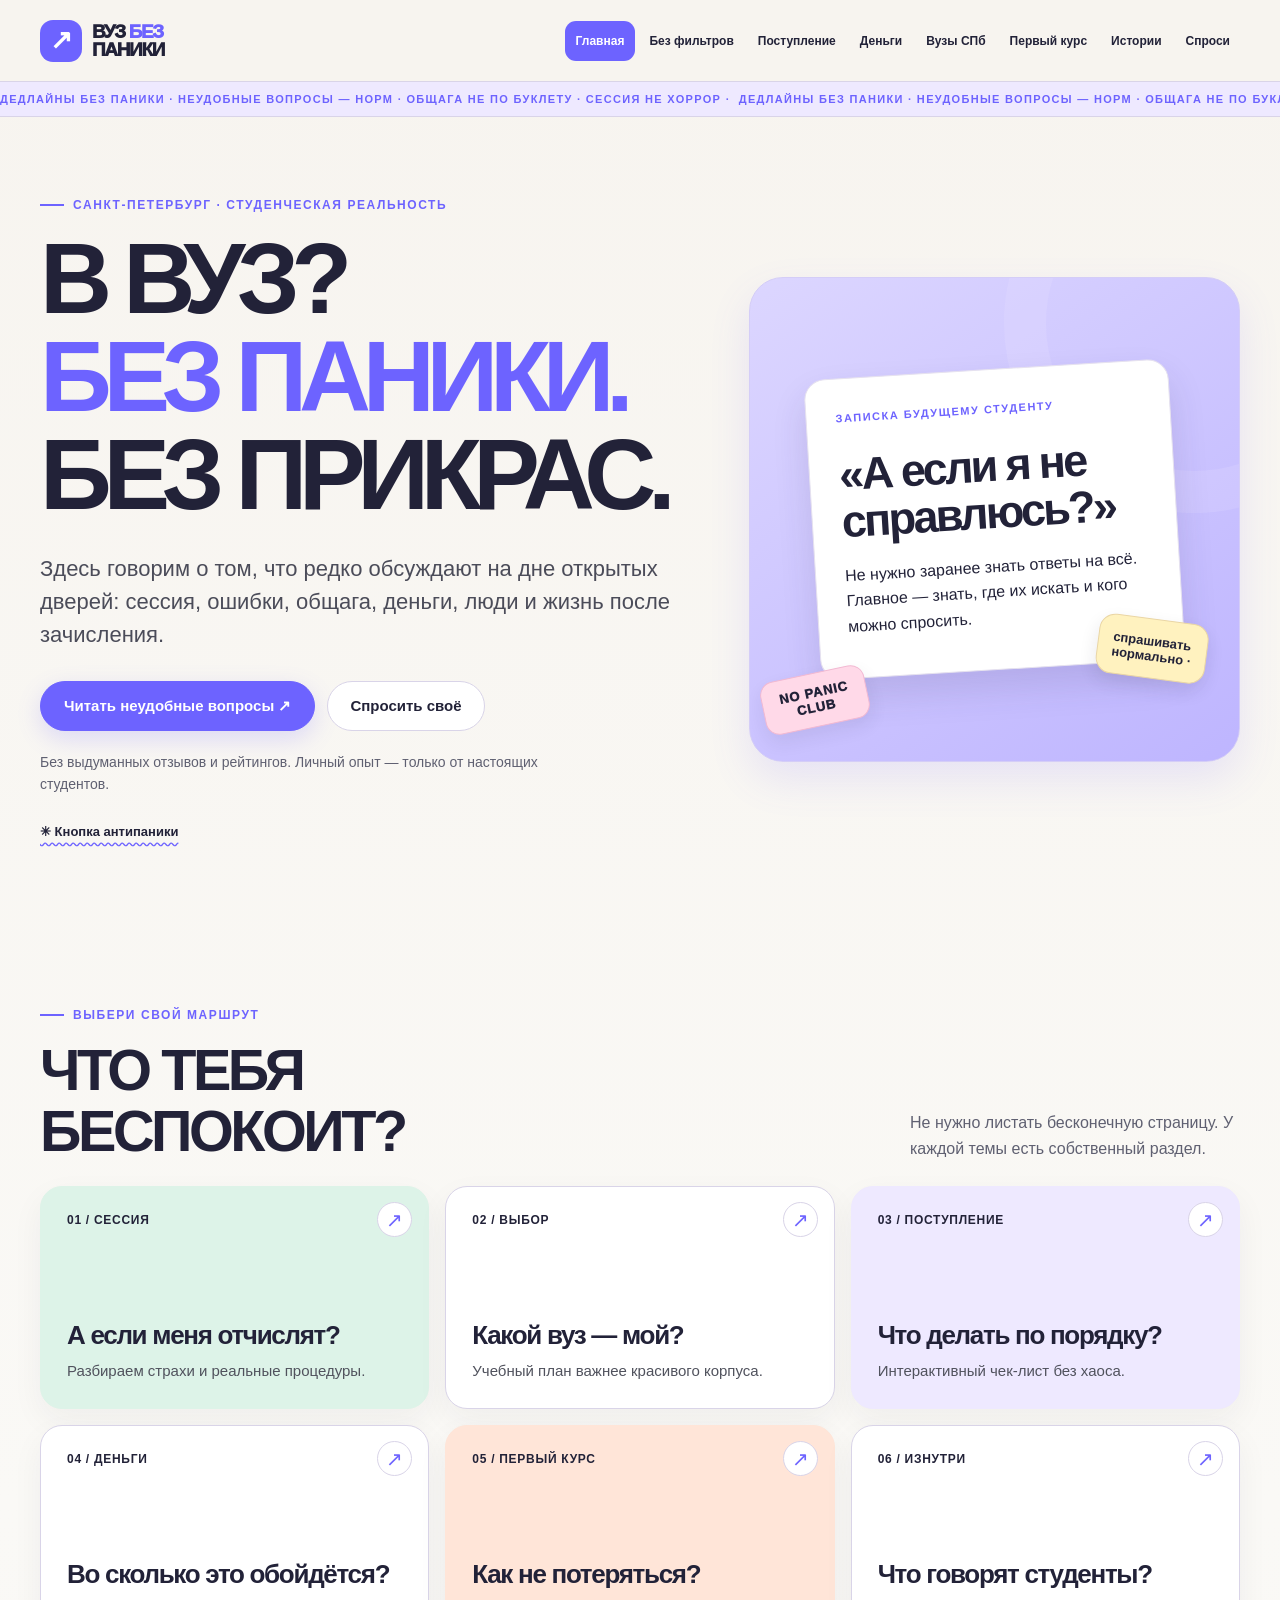
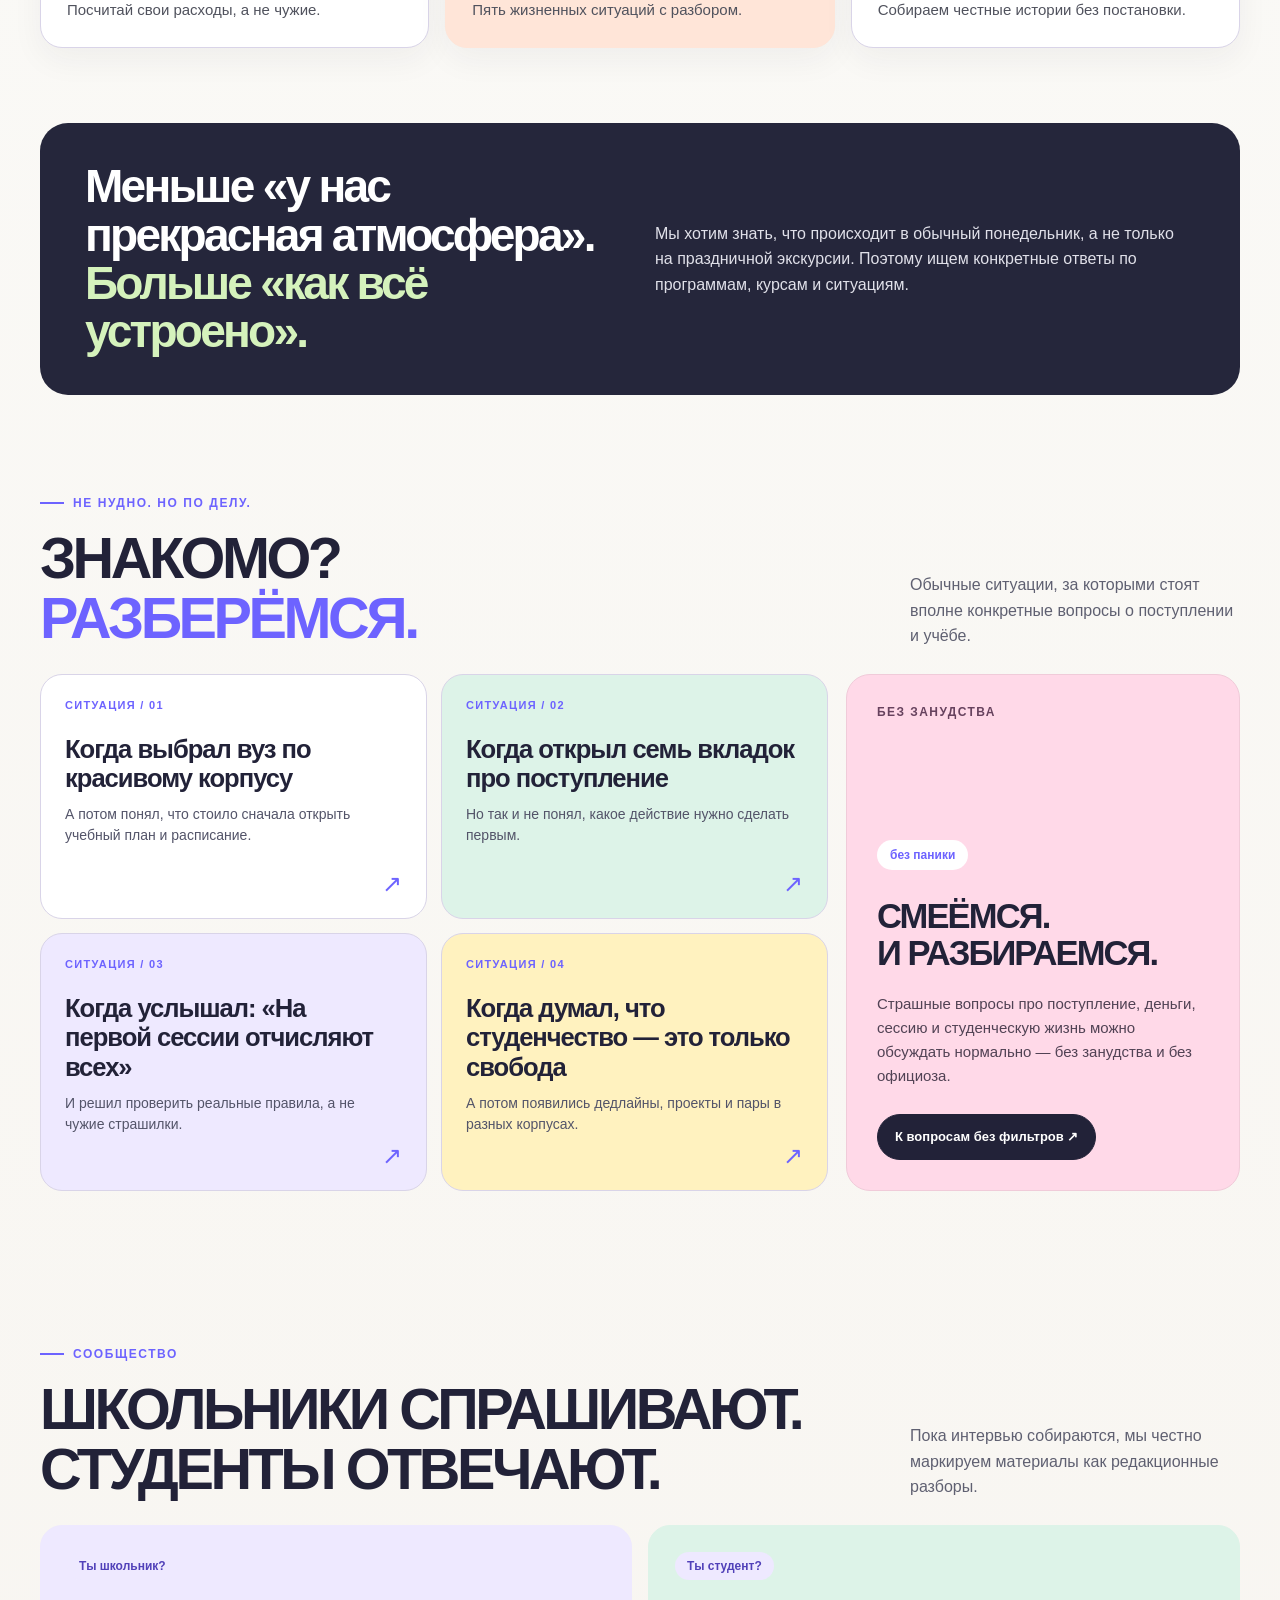
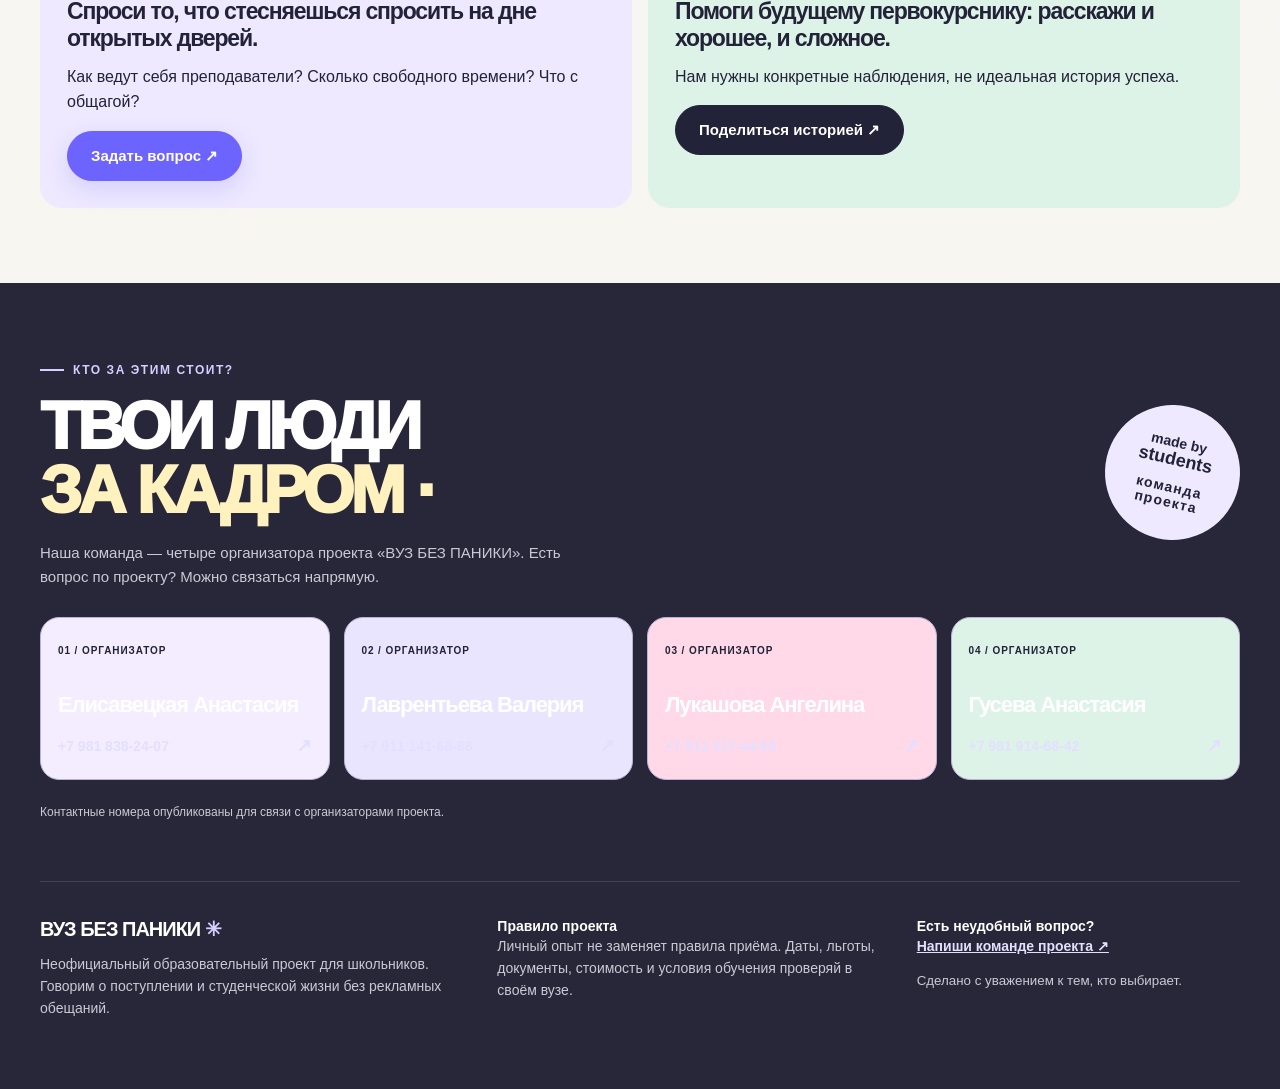
==== docs/index.html @ 9d49739f "Refresh site with soft editorial palette and clean student-life scenarios" ====
<!doctype html>
<html lang="ru"><head><meta charset="utf-8"><meta name="viewport" content="width=device-width,initial-scale=1">
<meta name="theme-color" content="#f7f8f5"><meta name="description" content="Неформальный гид о поступлении и жизни в вузах Петербурга">
<title>Главная — ВУЗ БЕЗ ПАНИКИ</title>
<link rel="icon" href="data:image/svg+xml,%3Csvg xmlns='http://www.w3.org/2000/svg' viewBox='0 0 64 64'%3E%3Crect width='64' height='64' rx='15' fill='%23695be8'/%3E%3Cpath d='m16 22 16 21 16-21' fill='none' stroke='white' stroke-width='7' stroke-linecap='round'/%3E%3C/svg%3E">
<link rel="stylesheet" href="./style.css?v=4"></head><body data-page="index.html">
<a class="skip" href="#main">Перейти к содержанию</a>
<header class="header"><div class="wrap header-row"><a class="brand" href="./index.html" aria-label="ВУЗ БЕЗ ПАНИКИ — главная"><span class="brand-mark">↗</span><span>ВУЗ <em>БЕЗ</em><br>ПАНИКИ</span></a><button class="menu-toggle" type="button" aria-expanded="false" aria-controls="nav">Меню <span aria-hidden="true">☰</span></button><nav class="nav" id="nav" aria-label="Разделы"><a href="./index.html" aria-current="page">Главная</a><a href="./bez-filtrov.html" >Без фильтров</a><a href="./postuplenie.html" >Поступление</a><a href="./dengi.html" >Деньги</a><a href="./vuzy.html" >Вузы СПб</a><a href="./perviy-kurs.html" >Первый курс</a><a href="./istorii.html" >Истории</a><a href="./sprosi.html" >Спроси</a></nav></div></header>
<main id="main">
<div class="meme-ticker" aria-hidden="true"><div class="meme-ticker-track"><span>ДЕДЛАЙНЫ БЕЗ ПАНИКИ · НЕУДОБНЫЕ ВОПРОСЫ — НОРМ · ОБЩАГА НЕ ПО БУКЛЕТУ · СЕССИЯ НЕ ХОРРОР ·&nbsp;&nbsp;</span><span>ДЕДЛАЙНЫ БЕЗ ПАНИКИ · НЕУДОБНЫЕ ВОПРОСЫ — НОРМ · ОБЩАГА НЕ ПО БУКЛЕТУ · СЕССИЯ НЕ ХОРРОР ·&nbsp;&nbsp;</span></div></div><section class="hero"><div class="wrap hero-grid"><div><span class="eyebrow">Санкт-Петербург · студенческая реальность</span><h1>В ВУЗ?<br><span class="violet">БЕЗ ПАНИКИ.</span><br>БЕЗ ПРИКРАС.</h1><p class="lead">Здесь говорим о том, что редко обсуждают на дне открытых дверей: сессия, ошибки, общага, деньги, люди и жизнь после зачисления.</p><div class="actions"><a class="button" href="./bez-filtrov.html">Читать неудобные вопросы ↗</a><a class="button-light" href="./sprosi.html">Спросить своё</a></div><p class="hero-note">Без выдуманных отзывов и рейтингов. Личный опыт — только от настоящих студентов.</p><button class="anti-panic" id="anti-panic" type="button">✳ Кнопка антипаники</button><p id="anti-panic-text" class="anti-panic-text" role="status" aria-live="polite" hidden></p></div><div class="art"><div class="ring"></div><div class="orbit-sticker orbit-star" aria-hidden="true">✳</div><div class="orbit-sticker orbit-note" aria-hidden="true">NO PANIC<br>CLUB</div><div class="orbit-sticker orbit-arrow" aria-hidden="true">↘</div><div class="art-paper"><small>ЗАПИСКА БУДУЩЕМУ СТУДЕНТУ</small><h2>«А если я не справлюсь?»</h2><p>Не нужно заранее знать ответы на всё. Главное — знать, где их искать и кого можно спросить.</p><span class="sticker">спрашивать<br>нормально ·</span></div></div></div></section>
<section class="section wrap"><div class="section-head"><div><span class="eyebrow">Выбери свой маршрут</span><h2>Что тебя<br>беспокоит?</h2></div><p>Не нужно листать бесконечную страницу. У каждой темы есть собственный раздел.</p></div><div class="grid grid3">
<a class="card mint reveal" href="./bez-filtrov.html"><span class="num">01 / СЕССИЯ</span><span class="arr">↗</span><div><h3>А если меня отчислят?</h3><p>Разбираем страхи и реальные процедуры.</p></div></a>
<a class="card reveal" href="./vuzy.html"><span class="num">02 / ВЫБОР</span><span class="arr">↗</span><div><h3>Какой вуз — мой?</h3><p>Учебный план важнее красивого корпуса.</p></div></a>
<a class="card lav reveal" href="./postuplenie.html"><span class="num">03 / ПОСТУПЛЕНИЕ</span><span class="arr">↗</span><div><h3>Что делать по порядку?</h3><p>Интерактивный чек-лист без хаоса.</p></div></a>
<a class="card reveal" href="./dengi.html"><span class="num">04 / ДЕНЬГИ</span><span class="arr">↗</span><div><h3>Во сколько это обойдётся?</h3><p>Посчитай свои расходы, а не чужие.</p></div></a>
<a class="card peach reveal" href="./perviy-kurs.html"><span class="num">05 / ПЕРВЫЙ КУРС</span><span class="arr">↗</span><div><h3>Как не потеряться?</h3><p>Пять жизненных ситуаций с разбором.</p></div></a>
<a class="card reveal" href="./istorii.html"><span class="num">06 / ИЗНУТРИ</span><span class="arr">↗</span><div><h3>Что говорят студенты?</h3><p>Собираем честные истории без постановки.</p></div></a></div></section>
<section class="wrap" style="padding-bottom:20px"><div class="feature"><h2>Меньше «у нас прекрасная атмосфера».<br><span style="color:#d5f2bc">Больше «как всё устроено».</span></h2><p>Мы хотим знать, что происходит в обычный понедельник, а не только на праздничной экскурсии. Поэтому ищем конкретные ответы по программам, курсам и ситуациям.</p></div></section>

<section class="section wrap realtalk" aria-labelledby="realtalk-heading">
  <div class="section-head">
    <div><span class="eyebrow">Не нудно. Но по делу.</span><h2 id="realtalk-heading">ЗНАКОМО?<br><span class="violet">РАЗБЕРЁМСЯ.</span></h2></div>
    <p>Обычные ситуации, за которыми стоят вполне конкретные вопросы о поступлении и учёбе.</p>
  </div>
  <div class="realtalk-layout">
    <div class="realtalk-grid">
      <a class="realtalk-card reveal" href="./vuzy.html">
        <span class="realtalk-index">СИТУАЦИЯ / 01</span>
        <h3>Когда выбрал вуз по красивому корпусу</h3>
        <p>А потом понял, что стоило сначала открыть учебный план и расписание.</p>
        <span class="realtalk-arrow" aria-hidden="true">↗</span>
      </a>
      <a class="realtalk-card reveal" href="./postuplenie.html">
        <span class="realtalk-index">СИТУАЦИЯ / 02</span>
        <h3>Когда открыл семь вкладок про поступление</h3>
        <p>Но так и не понял, какое действие нужно сделать первым.</p>
        <span class="realtalk-arrow" aria-hidden="true">↗</span>
      </a>
      <a class="realtalk-card reveal" href="./bez-filtrov.html">
        <span class="realtalk-index">СИТУАЦИЯ / 03</span>
        <h3>Когда услышал: «На первой сессии отчисляют всех»</h3>
        <p>И решил проверить реальные правила, а не чужие страшилки.</p>
        <span class="realtalk-arrow" aria-hidden="true">↗</span>
      </a>
      <a class="realtalk-card reveal" href="./perviy-kurs.html">
        <span class="realtalk-index">СИТУАЦИЯ / 04</span>
        <h3>Когда думал, что студенчество — это только свобода</h3>
        <p>А потом появились дедлайны, проекты и пары в разных корпусах.</p>
        <span class="realtalk-arrow" aria-hidden="true">↗</span>
      </a>
    </div>
    <aside class="realtalk-side">
      <span class="realtalk-side-label">БЕЗ ЗАНУДСТВА</span>
      <div class="realtalk-side-body">
        <span class="realtalk-sticker">без паники</span>
        <h3>СМЕЁМСЯ.<br>И РАЗБИРАЕМСЯ.</h3>
        <p>Страшные вопросы про поступление, деньги, сессию и студенческую жизнь можно обсуждать нормально — без занудства и без официоза.</p>
        <a class="button-dark" href="./bez-filtrov.html">К вопросам без фильтров ↗</a>
      </div>
    </aside>
  </div>
</section>
<section class="section wrap"><div class="section-head"><div><span class="eyebrow">Сообщество</span><h2>Школьники спрашивают.<br>Студенты отвечают.</h2></div><p>Пока интервью собираются, мы честно маркируем материалы как редакционные разборы.</p></div><div class="grid grid2"><div class="panel lav"><span class="tag">Ты школьник?</span><h3 style="margin-top:18px">Спроси то, что стесняешься спросить на дне открытых дверей.</h3><p>Как ведут себя преподаватели? Сколько свободного времени? Что с общагой?</p><a class="button" href="./sprosi.html">Задать вопрос ↗</a></div><div class="panel mint"><span class="tag">Ты студент?</span><h3 style="margin-top:18px">Помоги будущему первокурснику: расскажи и хорошее, и сложное.</h3><p>Нам нужны конкретные наблюдения, не идеальная история успеха.</p><a class="button-dark" href="./sprosi.html?type=story">Поделиться историей ↗</a></div></div></section></main>
<footer class="footer"><div class="wrap team-wrap" id="organizers">
<div class="team-top"><div><span class="eyebrow">Кто за этим стоит?</span><h2>ТВОИ ЛЮДИ<br><span>ЗА КАДРОМ ·</span></h2><p>Наша команда — четыре организатора проекта «ВУЗ БЕЗ ПАНИКИ». Есть вопрос по проекту? Можно связаться напрямую.</p></div>
<div class="team-bubble" aria-hidden="true">made by<br><b>students</b><span>команда проекта</span></div></div>
<div class="team-grid"><article class="team-person"><span class="team-num">01 / ОРГАНИЗАТОР</span><h3>Елисавецкая Анастасия</h3><a href="tel:+79818382407" aria-label="Позвонить: Елисавецкая Анастасия, +7 981 838-24-07">+7 981 838-24-07 <span aria-hidden="true">↗</span></a></article><article class="team-person"><span class="team-num">02 / ОРГАНИЗАТОР</span><h3>Лаврентьева Валерия</h3><a href="tel:+79111416888" aria-label="Позвонить: Лаврентьева Валерия, +7 911 141-68-88">+7 911 141-68-88 <span aria-hidden="true">↗</span></a></article><article class="team-person"><span class="team-num">03 / ОРГАНИЗАТОР</span><h3>Лукашова Ангелина</h3><a href="tel:+79113174469" aria-label="Позвонить: Лукашова Ангелина, +7 911 317-44-69">+7 911 317-44-69 <span aria-hidden="true">↗</span></a></article><article class="team-person"><span class="team-num">04 / ОРГАНИЗАТОР</span><h3>Гусева Анастасия</h3><a href="tel:+79819146842" aria-label="Позвонить: Гусева Анастасия, +7 981 914-68-42">+7 981 914-68-42 <span aria-hidden="true">↗</span></a></article></div>
<p class="team-note">Контактные номера опубликованы для связи с организаторами проекта.</p></div><div class="wrap footer-grid"><div><h3>ВУЗ БЕЗ ПАНИКИ <span class="violet">✳</span></h3><p>Неофициальный образовательный проект для школьников. Говорим о поступлении и студенческой жизни без рекламных обещаний.</p></div><div><b>Правило проекта</b><p>Личный опыт не заменяет правила приёма. Даты, льготы, документы, стоимость и условия обучения проверяй в своём вузе.</p></div><div><b>Есть неудобный вопрос?</b><p><a href="./sprosi.html">Напиши команде проекта ↗</a></p><small>Сделано с уважением к тем, кто выбирает.</small></div></div></footer><script defer src="./app.js?v=4"></script></body></html>
---- docs/style.css ----
:root{--bg:#f7f8f5;--white:#fff;--ink:#20202b;--muted:#636572;--purple:#695be8;--violet:#ebe8ff;--peach:#ffddc6;--mint:#e1f1d9;--border:#e1e4df;--radius:22px;font-family:Inter,-apple-system,BlinkMacSystemFont,"Segoe UI",Arial,sans-serif;color:var(--ink);background:var(--bg)}
*{box-sizing:border-box}html{scroll-behavior:smooth}[hidden]{display:none!important}body{margin:0;min-width:320px}button,input,textarea,select{font:inherit}button{cursor:pointer}a{color:inherit}p{line-height:1.6}h1,h2,h3,p{margin-top:0}h1,h2,h3{letter-spacing:-.05em}h1{font-size:clamp(51px,7.7vw,106px);line-height:.98;font-weight:850}h2{font-size:clamp(32px,4.5vw,64px);line-height:1.05}h3{font-size:23px;line-height:1.2}.wrap{width:min(1200px,calc(100% - 52px));margin:auto}.violet{color:var(--purple)}.muted{color:var(--muted)}.lead{font-size:clamp(17px,2.1vw,22px);color:#4b4c59;line-height:1.5;max-width:750px}.eyebrow{display:inline-flex;align-items:center;gap:9px;text-transform:uppercase;letter-spacing:.13em;font-size:12px;font-weight:840;color:var(--purple);margin-bottom:18px}.eyebrow:before{content:"";width:24px;height:2px;background:currentColor}.tag{display:inline-block;background:var(--violet);color:#5141b9;border-radius:99px;padding:7px 12px;font-size:12px;font-weight:780}.small{font-size:13px}.skip{position:absolute;top:-80px;left:8px;background:white;padding:11px;z-index:101}.skip:focus{top:8px}.header{position:sticky;top:0;z-index:50;background:rgba(247,248,245,.95);backdrop-filter:blur(18px);border-bottom:1px solid var(--border)}.header-row{min-height:81px;display:flex;align-items:center;gap:25px}.brand{display:flex;gap:10px;align-items:center;min-width:177px;font-weight:950;letter-spacing:-.07em;text-decoration:none;font-size:19px;line-height:.91}.brand em{font-style:normal;color:var(--purple)}.brand-mark{width:42px;height:42px;border-radius:13px;background:var(--purple);display:grid;place-items:center;color:white;font-size:27px}.nav{display:flex;flex:1;align-items:center;justify-content:flex-end;gap:4px}.nav a{white-space:nowrap;font-size:12px;font-weight:780;text-decoration:none;padding:12px 10px;border-radius:11px}.nav a:hover{background:var(--violet)}.nav a[aria-current=page]{background:var(--ink);color:white}.menu-toggle{display:none;margin-left:auto;background:white;border:1px solid var(--border);padding:11px 16px;border-radius:13px;font-weight:800}.button,.button-light,.button-dark{display:inline-flex;align-items:center;justify-content:center;gap:10px;padding:15px 23px;font-size:15px;font-weight:800;border-radius:99px;text-decoration:none;border:0;transition:transform .18s}.button{background:var(--purple);color:#fff}.button-light{background:#fff;color:var(--ink);border:1px solid var(--border)}.button-dark{background:var(--ink);color:#fff}.button:hover,.button-light:hover,.button-dark:hover{transform:translateY(-3px)}button:focus-visible,a:focus-visible,input:focus-visible,textarea:focus-visible,select:focus-visible,summary:focus-visible{outline:3px solid #998df0;outline-offset:3px}.hero{padding:75px 0 80px}.hero-grid{display:grid;grid-template-columns:1.13fr .87fr;align-items:center;gap:6%}.hero h1{margin:0 0 28px}.hero .lead{margin:0 0 30px}.actions{display:flex;gap:12px;flex-wrap:wrap}.hero-note{font-size:14px;color:var(--muted);margin-top:20px}.art{height:485px;background:var(--violet);border-radius:34px;display:grid;place-items:center;overflow:hidden;position:relative;padding:25px}.ring{position:absolute;border:42px solid #d5cdfb;width:380px;height:380px;border-radius:50%;right:-145px;top:-145px}.art-paper{position:relative;max-width:365px;width:100%;background:#fff;border:1px solid #e2dfff;padding:29px;border-radius:21px;box-shadow:0 25px 70px #302b4d24;transform:rotate(-3.5deg)}.art-paper small{font-size:11px;letter-spacing:.14em;font-weight:900;color:var(--purple)}.art-paper h2{font-size:45px;margin:26px 0 17px}.art-paper p{font-size:16px;margin-bottom:10px}.sticker{position:absolute;right:-23px;bottom:-19px;transform:rotate(11deg);background:#ddf2b2;border-radius:16px;padding:14px;font-weight:900;box-shadow:0 8px 20px #2222}.section{padding:75px 0}.section-head{display:flex;justify-content:space-between;gap:30px;align-items:end;margin-bottom:25px}.section-head h2{margin:0}.section-head p{max-width:330px;color:var(--muted);margin:0}.grid{display:grid;gap:16px}.grid2{grid-template-columns:repeat(2,minmax(0,1fr))}.grid3{grid-template-columns:repeat(3,minmax(0,1fr))}.card,.panel{background:#fff;border:1px solid var(--border);border-radius:var(--radius);padding:26px}.card{display:flex;flex-direction:column;text-decoration:none;min-height:223px;position:relative;justify-content:space-between;transition:transform .2s,border-color .2s}.card:hover{transform:translateY(-5px);border-color:var(--purple)}.card h3{font-size:26px;margin:0 0 9px}.card p{font-size:15px;color:#50525d;line-height:1.48;margin:0}.card .num{font-size:12px;color:#696876;font-weight:820;letter-spacing:.06em}.arr{position:absolute;right:23px;top:17px;font-size:25px;color:var(--purple)}.mint{background:var(--mint)!important;border-color:var(--mint)!important}.lav{background:var(--violet)!important;border-color:var(--violet)!important}.peach{background:var(--peach)!important;border-color:var(--peach)!important}.feature{background:var(--ink);border-radius:28px;color:#fff;display:grid;grid-template-columns:1fr 1fr;gap:30px;align-items:center;padding:39px 45px}.feature h2{font-size:clamp(31px,3.6vw,50px);margin:0}.feature p{color:#e0e0e9;margin:0}.page-hero{padding:70px 0 34px}.page-hero h1{max-width:1000px;margin-bottom:23px}.content{padding:22px 0 100px}.two-col{display:grid;grid-template-columns:1.05fr .95fr;gap:21px}.stack{display:grid;gap:18px}.panel h3{margin-bottom:11px}.panel p:last-child{margin-bottom:0}.control{display:flex;flex-wrap:wrap;align-items:center;gap:13px;margin-bottom:20px}.search{padding:15px 18px;border:1px solid #d6d5df;background:#fff;border-radius:15px;min-width:220px;flex:1;max-width:540px}.filters{display:flex;flex-wrap:wrap;gap:8px;margin:16px 0 24px}.filter{border:1px solid #dedde6;background:white;padding:11px 15px;border-radius:100px;font-size:13px;font-weight:780;color:var(--ink)}.filter[aria-pressed=true]{background:var(--purple);border-color:var(--purple);color:white}.faq-grid{display:grid;grid-template-columns:repeat(2,minmax(0,1fr));gap:13px}.faq{border-radius:20px;border:1px solid var(--border);background:#fff;align-self:start}.faq[hidden],.uni[hidden],.empty[hidden],.feedback[hidden],.form-status[hidden]{display:none}.faq summary{font-size:18px;font-weight:800;padding:23px 52px 23px 23px;cursor:pointer;list-style:none;position:relative;letter-spacing:-.02em}.faq summary::-webkit-details-marker{display:none}.faq summary:after{content:"+";position:absolute;right:21px;top:22px;font-size:23px;color:var(--purple)}.faq[open] summary:after{content:"−"}.faq .answer{padding:0 23px 21px;color:#484956;font-size:15px;line-height:1.6}.faq .answer p:last-child{margin-bottom:0}.faq .topic{display:block;color:var(--purple);font-size:12px;font-weight:800;padding:0 0 9px}.editorial{border-top:1px solid var(--border);font-size:12px;color:#7a7886;padding-top:11px}.empty{padding:25px;border:1px dashed #d1cae9;border-radius:18px}.step{display:flex;gap:18px;align-items:start;background:#fff;border:1px solid var(--border);border-radius:20px;padding:21px;cursor:pointer}.step input{appearance:none;flex:none;width:28px;height:28px;border:2px solid #b4b0c9;border-radius:8px;margin:1px 0 0;display:grid;place-content:center}.step input:checked{background:var(--purple);border-color:var(--purple)}.step input:checked:after{content:"✓";font-weight:950;color:#fff}.step:has(input:checked){background:var(--violet)}.step h3{font-size:19px;margin:0 0 7px}.step p{font-size:14px;color:#5f5d6c;margin:0}.progress-top{display:flex;justify-content:space-between;font-size:14px;font-weight:830;margin-bottom:15px}.progress-track{height:11px;background:#dbd8ee;border-radius:20px;overflow:hidden}.progress-fill{background:var(--purple);height:100%;width:0;transition:width .3s}.reset{border:0;background:none;padding:0;color:var(--purple);font-size:13px;font-weight:800;text-decoration:underline;margin-top:14px}.field label{font-size:14px;font-weight:800;display:block;margin-bottom:8px}.field input,.field textarea,.field select{width:100%;padding:13px 15px;border:1px solid #d5d3dd;background:#fff;border-radius:12px;color:var(--ink)}.field textarea{resize:vertical;min-height:164px}.field small{color:var(--muted)}.field-grid{display:grid;grid-template-columns:repeat(2,minmax(0,1fr));gap:18px}.result{background:var(--ink);color:#fff;padding:30px;border-radius:22px}.result small{color:#bfbdd0}.result strong{display:block;font-size:clamp(37px,4.2vw,58px);letter-spacing:-.04em;line-height:1.14;margin:14px 0 25px}.result-row{border-top:1px solid #484754;padding:12px 0;display:flex;justify-content:space-between;gap:10px}.result-row b{font-variant-numeric:tabular-nums}.uni{border:1px solid var(--border);border-radius:22px;background:white;padding:27px}.uni h3{margin:16px 0 8px}.uni ul{padding-left:19px;color:#4f4e5b;line-height:1.55}.uni li{margin:10px 0}.uni-icon{display:grid;place-items:center;border-radius:13px;background:var(--violet);color:var(--purple);width:58px;height:58px;font-weight:950;font-size:18px}.uni-bottom{display:flex;justify-content:space-between;flex-wrap:wrap;gap:10px;border-top:1px solid var(--border);padding-top:17px}.uni-bottom a,.panel a:not(.button):not(.button-dark):not(.button-light){color:#4e3eb6;font-weight:760}.quiz h2{font-size:clamp(27px,3.3vw,45px);margin:19px 0 23px}.quiz-counter{font-size:13px;color:var(--purple);font-weight:850}.choice-list{display:grid;gap:11px}.choice{border:1px solid #d9d4ee;padding:16px 18px;background:white;border-radius:14px;text-align:left;font-weight:750}.choice:hover{border-color:var(--purple)}.choice.selected{border-color:var(--purple);background:var(--violet)}.feedback{padding:19px;background:var(--mint);border-radius:16px;line-height:1.6;margin-top:19px}.feedback b{display:block}.checkline{display:flex;gap:12px;align-items:start;font-size:13px;color:#5b5b68;line-height:1.5}.checkline input{flex:none;margin-top:3px}.form-status{padding:15px;border-radius:13px;background:var(--violet);font-size:14px}.note{font-size:13px;color:var(--muted);line-height:1.6}.footer{background:#e9ebe7;padding:61px 0;margin-top:0}.footer-grid{display:grid;grid-template-columns:1.1fr 1fr .85fr;gap:39px}.footer h3{font-size:20px;margin-bottom:12px}.footer p{font-size:14px;line-height:1.6;color:#595b67}.footer b{font-size:14px}.footer a{color:#4e3eb6;font-weight:800}.footer small{color:#6e6f78}.reveal{opacity:0;transform:translateY(15px);transition:opacity .55s,transform .55s}.reveal.visible{opacity:1;transform:none}
@media(max-width:1100px){.nav{display:none;position:absolute;top:72px;left:18px;right:18px;z-index:70;background:#fff;border:1px solid var(--border);box-shadow:0 25px 60px #17172325;padding:12px;border-radius:18px;grid-template-columns:repeat(2,minmax(0,1fr))}.nav.open{display:grid}.nav a{padding:14px}.menu-toggle{display:block}.header-row{min-height:72px}}
@media(max-width:790px){.wrap{width:min(100% - 34px,650px)}.hero,.section{padding:48px 0}.hero-grid,.two-col,.feature,.footer-grid{grid-template-columns:1fr}.art{height:355px}.hero h1{font-size:clamp(48px,10vw,72px)}.art-paper h2{font-size:36px}.page-hero{padding:48px 0 22px}.section-head{display:block}.section-head p{margin-top:14px}.grid3,.faq-grid{grid-template-columns:1fr}.feature{padding:29px}.content{padding:18px 0 70px}.footer{padding:42px 0}.footer-grid{gap:18px}}
@media(max-width:500px){h1{font-size:49px}h2{font-size:36px}.grid2,.field-grid{grid-template-columns:1fr}.nav{grid-template-columns:1fr}.card{min-height:180px}.art{height:320px}.art-paper{max-width:280px;padding:20px}.sticker{right:-2px;font-size:12px;padding:10px}.panel,.card,.uni{padding:21px}.actions .button,.actions .button-light{width:100%}}
@media(prefers-reduced-motion:reduce){html{scroll-behavior:auto}*,*:before,*:after{animation:none!important;transition:none!important}.reveal{opacity:1;transform:none}}


/* 2026 student zine visual system: playful, readable, motion-aware */
:root{--purple:#6051f0;--violet:#e8e4ff;--peach:#ffd8ca;--mint:#dff6ca;--neon:#e1ff77;--pink:#ffb1d4;--ink:#201d35;--border:#e0dfe6}
body{background:radial-gradient(circle at 7% 5%,rgba(241,230,255,.7),transparent 25rem),radial-gradient(circle at 95% 42%,rgba(225,255,119,.22),transparent 30rem),var(--bg);overflow-x:hidden}
.header{background:rgba(247,248,245,.94);border-bottom:2px solid var(--ink)}
.brand-mark{background:var(--neon);color:var(--ink);border:2px solid var(--ink);box-shadow:3px 3px 0 var(--purple);transform:rotate(-7deg);transition:transform .25s ease}
.brand:hover .brand-mark{transform:rotate(8deg) scale(1.07)}
.nav a[aria-current=page]{background:var(--neon);color:var(--ink);box-shadow:2px 2px 0 var(--ink);border:1px solid var(--ink)}
h1{letter-spacing:-.075em}h2{letter-spacing:-.07em}.eyebrow{font-weight:900}
.button{background:var(--neon);color:var(--ink);border:2px solid var(--ink);box-shadow:4px 4px 0 var(--ink);padding:13px 21px}
.button-dark{border:2px solid var(--ink);box-shadow:4px 4px 0 var(--purple)}
.button-light{border:2px solid var(--ink);box-shadow:3px 3px 0 var(--ink);padding:13px 21px}
.button:hover{box-shadow:7px 7px 0 var(--ink)}.button-light:hover{box-shadow:6px 6px 0 var(--ink)}
.meme-ticker{background:var(--neon);color:var(--ink);border-bottom:2px solid var(--ink);height:39px;overflow:hidden;display:flex;align-items:center;font-size:11px;letter-spacing:.19em;font-weight:950}
.meme-ticker-track{width:max-content;display:flex;white-space:nowrap;animation:rolling 32s linear infinite}
.meme-ticker-track span{display:block;flex:none}
.meme-ticker:hover .meme-ticker-track{animation-play-state:paused}
@keyframes rolling{to{transform:translateX(-50%)}}
.hero{position:relative}.hero:before{content:"★";position:absolute;right:47%;top:45px;font-size:26px;color:var(--purple);animation:twinkle 4s ease-in-out infinite}
.hero h1{font-size:clamp(57px,7.8vw,112px);letter-spacing:-.083em;text-transform:uppercase}.hero .violet{text-decoration:underline;text-decoration-color:var(--neon);text-decoration-thickness:.12em;text-underline-offset:.1em}
.art{background:radial-gradient(circle at 95% 12%,#907cff 0,transparent 30%),linear-gradient(145deg,#5445db,#7763ec);border:2px solid var(--ink);box-shadow:10px 10px 0 var(--neon)}
.art .ring{border-color:#eee9ff25}
.art-paper{box-shadow:11px 12px 0 #201d3577;border:2px solid #201d35;animation:paperFloat 5.6s ease-in-out infinite}
.art-paper h2{color:var(--ink);line-height:1.04}.sticker{background:var(--neon);border:2px solid var(--ink);box-shadow:4px 4px 0 var(--ink);font-size:13px}
.orbit-sticker{position:absolute;z-index:2;font-weight:1000;text-align:center;pointer-events:none}
.orbit-star{top:18px;right:24px;color:var(--neon);font-size:78px;line-height:1;animation:spinStar 18s linear infinite}
.orbit-note{bottom:34px;left:12px;background:var(--pink);border:2px solid var(--ink);border-radius:14px;padding:11px 17px;transform:rotate(-12deg);box-shadow:4px 4px 0 var(--ink);font-size:13px;letter-spacing:.07em;animation:bop 3.5s ease-in-out infinite}
.orbit-arrow{left:20px;top:32px;font-size:52px;color:var(--neon);transform:rotate(15deg);animation:bop 4s ease-in-out infinite}
@keyframes paperFloat{50%{transform:rotate(-1.2deg) translateY(-10px)}}@keyframes twinkle{50%{opacity:.4;transform:scale(.7) rotate(30deg)}}@keyframes spinStar{to{transform:rotate(360deg)}}@keyframes bop{50%{translate:0 -8px}}
.hero-note{max-width:520px}
.anti-panic{border:0;background:transparent;text-decoration:underline;text-decoration-style:wavy;text-decoration-color:var(--purple);text-underline-offset:5px;color:var(--ink);font-size:13px;font-weight:900;padding:11px 0 8px;margin-top:4px}
.anti-panic:hover{color:var(--purple)}
.anti-panic-text{display:inline-block;background:var(--neon);border:2px solid var(--ink);border-radius:12px;padding:13px 17px;max-width:510px;box-shadow:4px 4px 0 var(--ink);font-size:14px;font-weight:750;margin:10px 0 0}
.section-head h2{text-transform:uppercase}.card{border:2px solid var(--ink);box-shadow:5px 5px 0 #25203f;transition:transform .2s ease,box-shadow .2s ease,background .2s ease}
.card:nth-child(3n+2){transform:rotate(1deg)}.card:nth-child(3n+3){transform:rotate(-.8deg)}
.card:hover,.card:nth-child(3n+2):hover,.card:nth-child(3n+3):hover{transform:translateY(-9px) rotate(0);box-shadow:9px 10px 0 #6151eb}
.card .arr{background:var(--neon);color:var(--ink);border:2px solid var(--ink);width:35px;height:35px;display:grid;place-items:center;border-radius:50%;font-size:20px;right:16px;top:15px}
.card h3{font-weight:900}.card .num{color:var(--ink)}
.feature{background:linear-gradient(120deg,#24203c,#4c3c8a);border:2px solid var(--ink);box-shadow:8px 8px 0 var(--peach);position:relative;overflow:hidden}
.feature:before{content:"★";position:absolute;right:16px;top:8px;color:var(--neon);font-size:46px;transform:rotate(-15deg)}
.page-hero{position:relative;background:linear-gradient(115deg,#272340 4%,#5544c8 83%);color:#fff;border:2px solid var(--ink);box-shadow:8px 8px 0 var(--neon);border-radius:0 0 34px 34px;padding:58px clamp(25px,5vw,60px) 45px;overflow:hidden}
.page-hero:before{content:"✳";position:absolute;right:18px;top:10px;font-size:clamp(70px,15vw,185px);color:#e1ff7752;line-height:1;transform:rotate(-12deg);pointer-events:none}
.page-hero:after{content:"↗";position:absolute;right:5%;bottom:0;color:#ffb1d4a5;font-size:clamp(55px,10vw,140px);line-height:.9;pointer-events:none}
.page-hero h1{position:relative;z-index:1;max-width:900px;font-size:clamp(48px,7vw,95px);text-transform:uppercase}.page-hero .violet{color:var(--neon)}.page-hero .lead{color:#f0eeff;max-width:740px;position:relative;z-index:1}.page-hero .eyebrow{color:var(--neon)}
.panel{border-color:#d8d3e4}.panel.mint,.panel.peach,.panel.lav{border:2px solid #211d35}
.panel h3{font-weight:900}
.faq[open]{border-color:var(--purple);box-shadow:5px 5px 0 #ded7ff}.faq summary:hover{color:var(--purple)}
.filter{border:2px solid var(--ink);box-shadow:2px 2px 0 var(--ink);transition:transform .2s}
.filter:hover{transform:translateY(-2px)}.filter[aria-pressed=true]{background:var(--neon);color:var(--ink);border-color:var(--ink);box-shadow:3px 3px 0 var(--purple)}
.progress-fill{background:linear-gradient(90deg,var(--purple),#ad9cff)}.step:has(input:checked){background:#eeebff}
.meme-aside{background:var(--neon);border:2px solid var(--ink);box-shadow:5px 5px 0 var(--ink);transform:rotate(-1deg)}
.meme-aside span{font-size:12px;font-weight:900;letter-spacing:.12em}.meme-aside strong{display:block;font-size:clamp(65px,7vw,100px);line-height:1;letter-spacing:-.12em}.meme-aside p{font-weight:700}
.meme-layout{display:grid;grid-template-columns:minmax(0,1.58fr) minmax(230px,.65fr);gap:17px}
.meme-player{border:2px solid var(--ink);border-radius:25px;background:var(--ink);color:#fff;overflow:hidden;box-shadow:7px 8px 0 var(--purple)}
.meme-player-top,.meme-player-bottom{display:flex;justify-content:space-between;gap:15px;align-items:center;font-size:12px;font-weight:900;letter-spacing:.13em;padding:18px 22px}
.meme-player-top{background:#332c51;border-bottom:1px solid #6b628e}
.meme-online{display:inline-block;background:var(--neon);width:8px;height:8px;border-radius:50%;margin-right:8px;box-shadow:0 0 0 4px #e1ff7726}
.meme-player-content{display:grid;grid-template-columns:.7fr 1.3fr;align-items:center;min-height:316px;padding:28px;gap:25px}
.meme-emoji-field{position:relative;background:radial-gradient(circle at 50% 50%,#f5a9d7,#efb8ff);border:2px solid #000;border-radius:28px;width:100%;aspect-ratio:1;display:flex;align-items:center;justify-content:space-around;font-size:clamp(37px,5.8vw,75px);box-shadow:6px 6px 0 var(--neon);transform:rotate(-5deg);overflow:hidden}
.meme-emoji-field span{display:inline-block;animation:memeWobble 2.4s ease-in-out infinite}
.meme-emoji-field span:last-child{animation-delay:-1.1s}
.meme-emoji-field i{position:absolute;z-index:-1;font-size:120px;color:#ffffff6a;font-style:normal}
@keyframes memeWobble{50%{transform:translateY(-9px) rotate(-11deg)}}
.meme-chip{display:inline-block;background:var(--neon);color:var(--ink);border-radius:8px;padding:8px 12px;font-size:12px;font-weight:900;transform:rotate(-2deg)}
.meme-words h3{font-size:clamp(29px,4vw,53px);font-weight:950;line-height:1.04;letter-spacing:-.07em;margin:23px 0 16px}
.meme-words p{color:#e6e1f5;line-height:1.5;font-size:16px;margin:0}
.meme-player-bottom{border-top:1px solid #5c5674;letter-spacing:0}.meme-player-bottom span{font-size:12px;font-weight:500;color:#afa7c6}
.meme-button{background:var(--neon);color:var(--ink);border:2px solid #000;border-radius:100px;padding:13px 19px;font-weight:950;letter-spacing:.02em;box-shadow:3px 3px 0 #a592f7}
.meme-button:hover{transform:rotate(-2deg) scale(1.025)}
.meme-side{background:var(--pink);border:2px solid var(--ink);border-radius:25px;padding:26px;position:relative;overflow:hidden;display:flex;flex-direction:column;justify-content:flex-end;min-height:375px}
.meme-side-label{position:absolute;top:24px;left:25px;font-size:12px;font-weight:900;letter-spacing:.1em}
.meme-side-asterisk{position:absolute;top:46px;right:25px;color:#c85fa3;font-size:155px;line-height:1;animation:spinStar 30s linear infinite}
.meme-side h3{font-size:clamp(27px,3.1vw,40px);line-height:1.05;font-weight:950;position:relative;z-index:2;margin-bottom:15px}
.meme-side p{font-size:14px;position:relative;z-index:2}.meme-side a{font-size:14px;font-weight:900;position:relative;z-index:2}
.meme-credit{font-size:12px;color:var(--muted);margin:18px 0 0}.meme-credit a{color:var(--purple)}
.footer{background:#171426;color:#fff;padding:74px 0 55px}
.footer .eyebrow{color:var(--neon)}
.footer .violet{color:var(--neon)}
.footer h3{color:#fff}
.footer p,.footer small{color:#cbc6d8}
.footer b{color:#fff}.footer a{color:var(--neon)}
.team-wrap{padding-bottom:58px}
.team-top{display:flex;justify-content:space-between;align-items:center;gap:20px;margin-bottom:28px}
.team-top h2{font-size:clamp(37px,5.2vw,70px);line-height:.96;font-weight:950;margin:0 0 18px}
.team-top h2 span{color:var(--neon)}
.team-top p{margin:0;font-size:15px;max-width:560px;color:#d5d0e2}
.team-bubble{width:135px;height:135px;background:var(--neon);color:var(--ink);border-radius:50%;flex:none;display:flex;align-items:center;justify-content:center;flex-direction:column;line-height:1.1;transform:rotate(13deg);text-align:center;font-size:14px;font-weight:850;box-shadow:6px 6px 0 #7864fc;animation:bop 3.5s ease-in-out infinite}
.team-bubble b{color:var(--ink);font-size:18px}
.team-bubble span{letter-spacing:.09em;margin-top:10px}
.team-grid{display:grid;grid-template-columns:repeat(4,minmax(0,1fr));gap:14px}
.team-person{min-width:0;background:var(--neon);color:var(--ink);padding:22px 17px;border-radius:19px;border:2px solid #211d35;box-shadow:4px 5px 0 #6c55db;transition:transform .2s}
.team-person:nth-child(2){background:#dcd7ff}.team-person:nth-child(3){background:var(--pink)}.team-person:nth-child(4){background:#c9f0ec}
.team-person:hover{transform:translateY(-6px) rotate(-1deg)}
.team-person .team-num{font-size:10px;letter-spacing:.09em;font-weight:900}
.team-person h3{font-size:22px;line-height:1.12;letter-spacing:-.05em;margin:35px 0 17px;overflow-wrap:break-word}
.team-person a{display:flex;align-items:center;justify-content:space-between;gap:5px;font-size:14px;text-decoration:none;color:var(--ink);font-weight:900;white-space:nowrap}
.team-person a span{font-size:19px}
.team-person a:hover{text-decoration:underline}
.team-note{font-size:12px!important;color:#aaa4ba!important;margin:23px 0 0!important}
.footer-grid{border-top:1px solid #474254;padding-top:35px}
.footer-grid h3{color:white}
@media(max-width:1080px){.team-grid{grid-template-columns:repeat(2,minmax(0,1fr))}}
@media(max-width:880px){.meme-layout{grid-template-columns:1fr}.meme-side{min-height:260px}.meme-player-content{min-height:270px}}
@media(max-width:790px){.page-hero{border-radius:0 0 25px 25px;padding:39px 24px 29px}.page-hero:after{opacity:.4}.page-hero:before{font-size:76px;right:4px;top:4px}.page-hero h1{font-size:clamp(43px,8vw,64px)}.hero:before{right:18%;top:14px}.art{box-shadow:5px 6px 0 var(--neon)}.meme-player-content{grid-template-columns:1fr;min-height:auto;gap:22px}.meme-emoji-field{width:min(100%,210px);margin:auto}.meme-words h3{font-size:clamp(29px,7.5vw,44px)}.team-top{align-items:start}.team-bubble{width:100px;height:100px;font-size:11px}.team-bubble b{font-size:14px}.team-wrap{padding-bottom:37px}.footer-grid{padding-top:30px}}
@media(max-width:500px){.team-grid{grid-template-columns:1fr}.team-person h3{margin:17px 0 14px}.team-person a{font-size:16px}.team-top{display:block}.team-bubble{display:none}.meme-player-top,.meme-player-bottom{padding:15px}.meme-player-bottom{flex-wrap:wrap}.meme-player-content{padding:20px}.meme-side{min-height:225px}.hero h1{font-size:clamp(44px,10.4vw,59px)}.page-hero h1{font-size:clamp(38px,9.2vw,50px)}}
@media(prefers-reduced-motion:reduce){.meme-ticker-track,.art-paper,.orbit-sticker,.hero:before,.meme-emoji-field span,.meme-side-asterisk,.team-bubble{animation:none!important}.meme-ticker-track{transform:none!important}.card,.card:nth-child(3n+2),.card:nth-child(3n+3){transform:none}}



/* Soft editorial redesign: high contrast text, gentle color, no text-obscuring ornaments */
:root{
  --bg:#F7F4EF;--white:#FFFFFF;--ink:#222238;--muted:#5F6071;
  --purple:#6D63FF;--violet:#EEE9FF;--peach:#FFE5D8;--mint:#DDF3E8;
  --neon:#FFF2BF;--pink:#FFD9E8;--border:#D9D4E8;
  --radius:22px;
}
body{background:linear-gradient(180deg,#F7F4EF 0%,#FAF9F6 35%,#F7F4EF 100%)}
.header{background:rgba(247,244,239,.95);border-bottom:1px solid var(--border)}
.brand-mark{background:var(--purple);color:white;border:0;box-shadow:none;transform:none}
.brand:hover .brand-mark{transform:translateY(-2px) rotate(3deg)}
.nav a[aria-current=page]{background:var(--purple);color:#fff;box-shadow:none;border:1px solid transparent}
h1{letter-spacing:-.07em}h2{letter-spacing:-.06em}
.button{background:var(--purple);color:#fff;border:1px solid var(--purple);box-shadow:0 8px 24px rgba(109,99,255,.2);padding:15px 23px}
.button:hover{box-shadow:0 13px 30px rgba(109,99,255,.25);transform:translateY(-2px)}
.button-dark{border:1px solid var(--ink);box-shadow:none}
.button-light{border:1px solid var(--border);box-shadow:none;padding:14px 22px}
.button-light:hover{box-shadow:0 9px 25px rgba(34,34,56,.07)}
.meme-ticker{background:var(--violet);color:var(--purple);border:0;border-bottom:1px solid var(--border);height:35px;letter-spacing:.12em;font-weight:800}
.meme-ticker-track{animation-duration:65s}
.hero:before,.feature:before,.page-hero:before,.page-hero:after{content:none!important;display:none!important}
.hero .violet{text-decoration:none;color:var(--purple)}
.art{background:linear-gradient(145deg,#DCD6FF,#BEB5FF);border:1px solid #d4cdf7;box-shadow:0 18px 40px #6d63ff20}
.art-paper{border:1px solid #e6e2ef;box-shadow:0 18px 35px #34305d22;animation:none}
.sticker{background:#FFF2BF;border:1px solid #ead6a5;box-shadow:0 8px 18px #22223819}
.orbit-star,.orbit-arrow{display:none!important}
.orbit-note{background:var(--pink);border:1px solid #f2b9d2;box-shadow:0 8px 18px #22223815;animation:none}
.anti-panic-text{background:var(--violet);border:1px solid var(--border);box-shadow:none}
.card,.card:nth-child(3n+2),.card:nth-child(3n+3){transform:none;border:1px solid var(--border);box-shadow:0 12px 32px rgba(34,34,56,.05)}
.card:hover,.card:nth-child(3n+2):hover,.card:nth-child(3n+3):hover{transform:translateY(-5px);box-shadow:0 18px 36px rgba(34,34,56,.09)}
.card .arr{background:white;color:var(--purple);border:1px solid var(--border)}
.feature{background:#25263B;border:0;box-shadow:none}
.page-hero{background:linear-gradient(115deg,#EEE9FF,#E3EEED);border:1px solid var(--border);box-shadow:none;color:var(--ink);border-radius:0 0 30px 30px}
.page-hero h1{color:var(--ink)}.page-hero .violet,.page-hero .eyebrow{color:var(--purple)}
.page-hero .lead{color:#515169}
.panel.mint,.panel.peach,.panel.lav{border:1px solid var(--border)}
.panel{box-shadow:none}
.faq[open]{box-shadow:0 8px 25px #6d63ff0d}
.filter{border:1px solid var(--border);box-shadow:none}
.filter[aria-pressed=true]{background:var(--purple);color:#fff;border-color:var(--purple);box-shadow:none}
.filter:hover{box-shadow:0 5px 15px #6d63ff12}
.team-person{border:1px solid #b9b2d5;box-shadow:none;background:#F3EDFF}
.team-person:nth-child(2){background:#EAE5FF}
.team-person:nth-child(3){background:#FFD9E8}
.team-person:nth-child(4){background:#DDF3E8}
.team-person:hover{transform:translateY(-3px)}
.team-bubble{background:#EEE9FF;box-shadow:none;animation:none}
.footer{background:#282739;color:#fff}
.footer .eyebrow,.footer .violet{color:#D4CFFF}
.footer a{color:#E3DFFF}
.footer p,.footer small{color:#CBC9D5}
.team-note{color:#CBC9D5!important}

/* Clean, readable replacements for the old meme panel */
.realtalk-layout{display:grid;grid-template-columns:minmax(0,1.6fr) minmax(290px,.8fr);gap:18px;align-items:stretch}
.realtalk-grid{display:grid;grid-template-columns:repeat(2,minmax(0,1fr));gap:14px}
.realtalk-card{position:relative;display:flex;flex-direction:column;min-width:0;min-height:245px;overflow:hidden;padding:24px 24px 55px;border-radius:22px;border:1px solid var(--border);background:white;text-decoration:none;transition:transform .2s,box-shadow .2s}
.realtalk-card:nth-child(2){background:var(--mint)}
.realtalk-card:nth-child(3){background:var(--violet)}
.realtalk-card:nth-child(4){background:#FFF2BF}
.realtalk-card:hover{transform:translateY(-4px);box-shadow:0 14px 28px rgba(34,34,56,.07)}
.realtalk-index{font-size:11px;letter-spacing:.12em;font-weight:850;color:var(--purple)}
.realtalk-card h3{font-size:clamp(20px,2vw,26px);line-height:1.16;letter-spacing:-.04em;margin:24px 0 10px;max-width:330px}
.realtalk-card p{font-size:14px;color:#535469;line-height:1.5;margin:0;max-width:330px}
.realtalk-arrow{position:absolute;right:24px;bottom:20px;color:var(--purple);font-size:24px}
.realtalk-side{display:flex;flex-direction:column;justify-content:space-between;position:relative;overflow:hidden;min-width:0;min-height:500px;padding:30px;border-radius:24px;background:var(--pink);border:1px solid #F0CBD9}
.realtalk-side-label{font-size:12px;font-weight:850;letter-spacing:.12em;color:#67425E}
.realtalk-side-body{position:relative;z-index:1;max-width:400px}
.realtalk-sticker{display:inline-flex;background:white;border-radius:100px;padding:8px 13px;font-size:12px;font-weight:750;color:var(--purple);margin-bottom:28px}
.realtalk-side h3{font-size:clamp(29px,2.7vw,42px);line-height:1.07;letter-spacing:-.055em;margin:0 0 20px;overflow-wrap:break-word}
.realtalk-side p{font-size:15px;line-height:1.6;margin:0 0 26px;color:#514254}
.realtalk-side .button-dark{display:inline-flex;font-size:13px;line-height:1.4;max-width:100%;white-space:normal;text-align:center;padding:13px 17px;border-radius:100px;background:var(--ink);color:#fff;text-decoration:none}
@media(max-width:900px){.realtalk-layout{grid-template-columns:1fr}.realtalk-side{min-height:310px;gap:45px}}
@media(max-width:600px){.realtalk-grid{grid-template-columns:1fr}.realtalk-card{min-height:210px;padding:22px 22px 50px}.realtalk-side{padding:25px;min-height:340px}.realtalk-side h3{font-size:clamp(30px,8vw,42px)}.realtalk-side-body{max-width:100%}.realtalk-sticker{margin-bottom:17px}}
@media(prefers-reduced-motion:reduce){.realtalk-card,.realtalk-side{transition:none!important}}
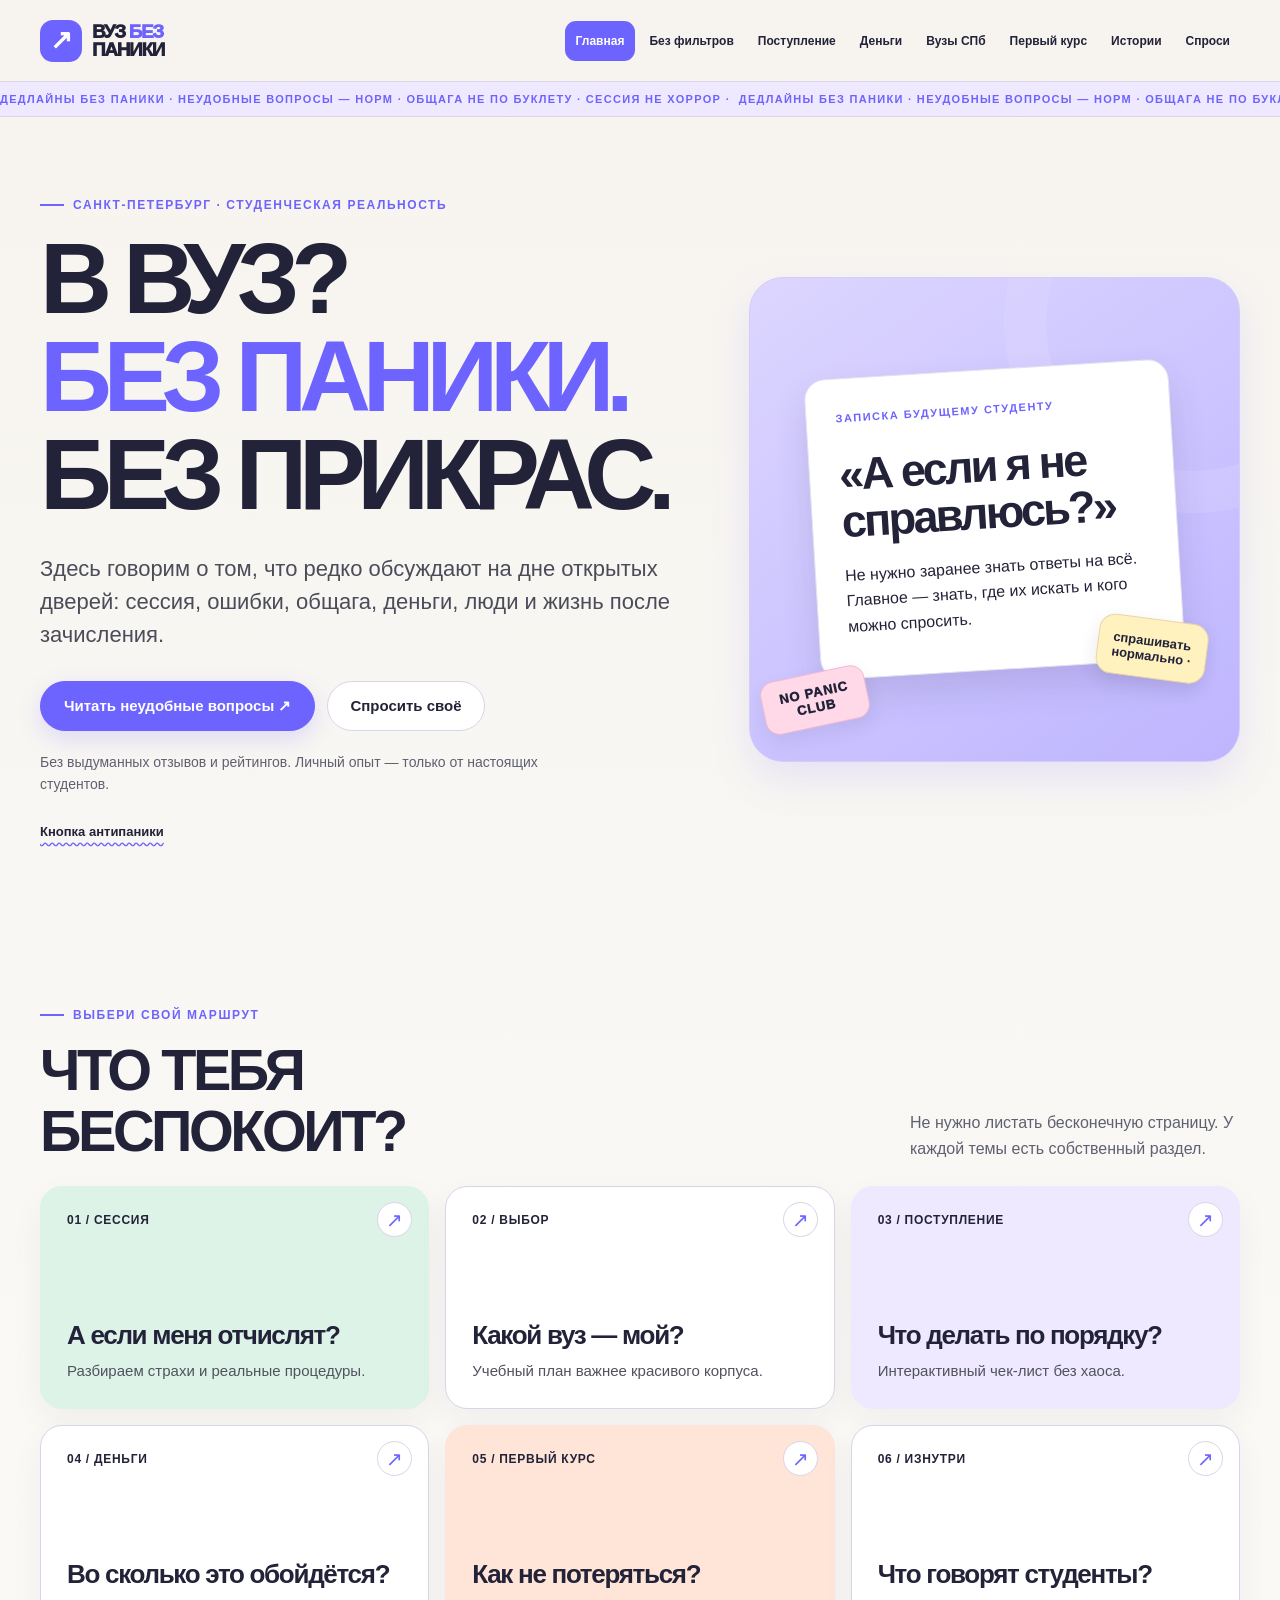
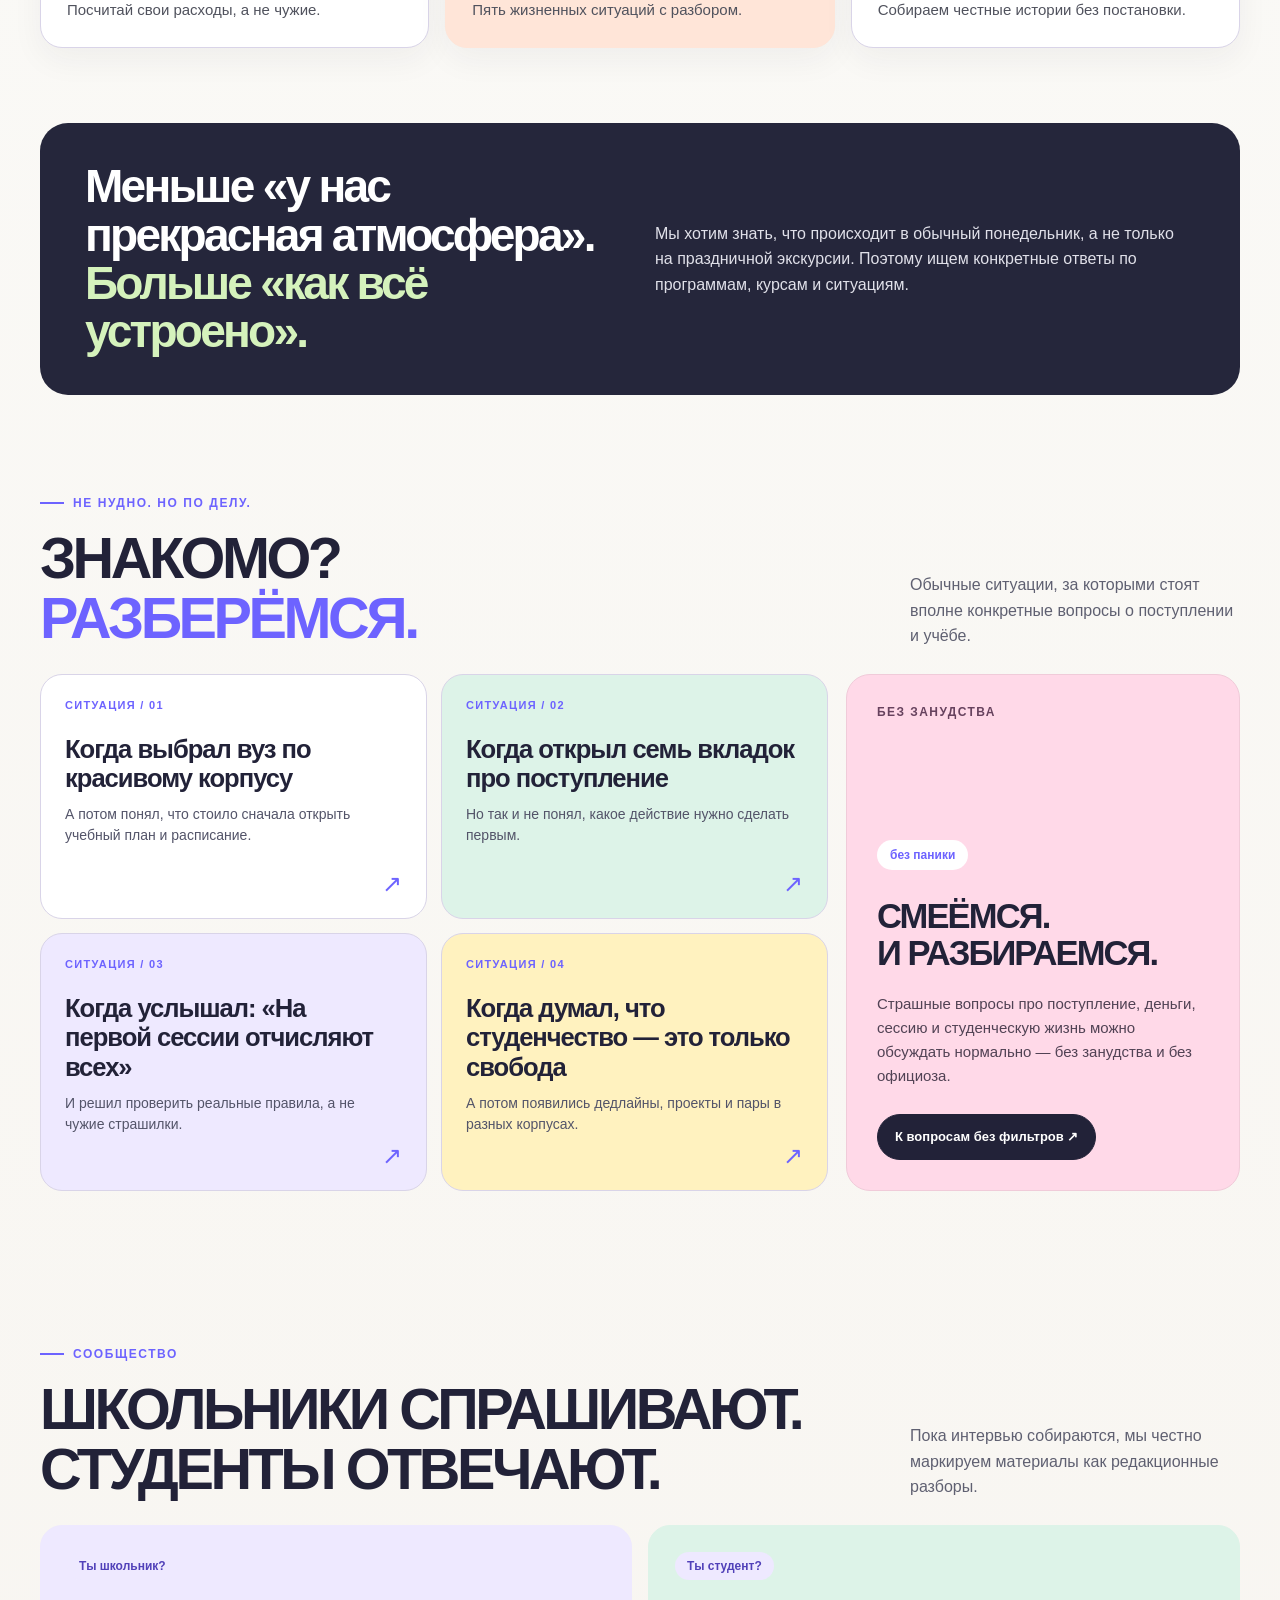
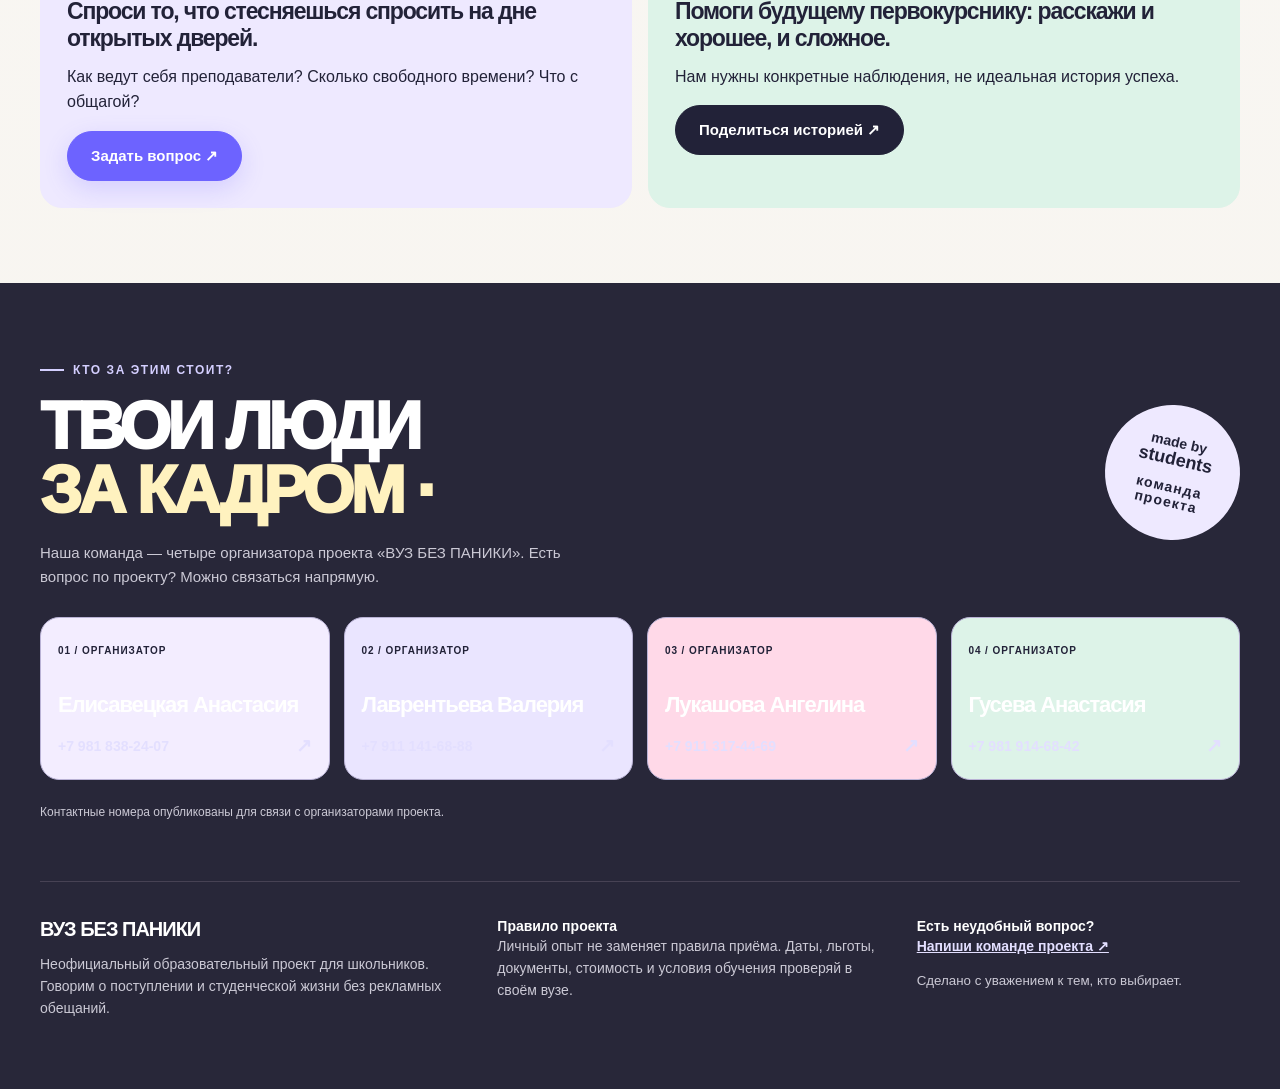
==== commit 8b1b196f: "Refresh asset versions across all site pages and remove decorative star symbols" ====
--- a/docs/index.html
+++ b/docs/index.html
@@ -3,11 +3,11 @@
 <meta name="theme-color" content="#f7f8f5"><meta name="description" content="Неформальный гид о поступлении и жизни в вузах Петербурга">
 <title>Главная — ВУЗ БЕЗ ПАНИКИ</title>
 <link rel="icon" href="data:image/svg+xml,%3Csvg xmlns='http://www.w3.org/2000/svg' viewBox='0 0 64 64'%3E%3Crect width='64' height='64' rx='15' fill='%23695be8'/%3E%3Cpath d='m16 22 16 21 16-21' fill='none' stroke='white' stroke-width='7' stroke-linecap='round'/%3E%3C/svg%3E">
-<link rel="stylesheet" href="./style.css?v=4"></head><body data-page="index.html">
+<link rel="stylesheet" href="./style.css?v=6"></head><body data-page="index.html">
 <a class="skip" href="#main">Перейти к содержанию</a>
 <header class="header"><div class="wrap header-row"><a class="brand" href="./index.html" aria-label="ВУЗ БЕЗ ПАНИКИ — главная"><span class="brand-mark">↗</span><span>ВУЗ <em>БЕЗ</em><br>ПАНИКИ</span></a><button class="menu-toggle" type="button" aria-expanded="false" aria-controls="nav">Меню <span aria-hidden="true">☰</span></button><nav class="nav" id="nav" aria-label="Разделы"><a href="./index.html" aria-current="page">Главная</a><a href="./bez-filtrov.html" >Без фильтров</a><a href="./postuplenie.html" >Поступление</a><a href="./dengi.html" >Деньги</a><a href="./vuzy.html" >Вузы СПб</a><a href="./perviy-kurs.html" >Первый курс</a><a href="./istorii.html" >Истории</a><a href="./sprosi.html" >Спроси</a></nav></div></header>
 <main id="main">
-<div class="meme-ticker" aria-hidden="true"><div class="meme-ticker-track"><span>ДЕДЛАЙНЫ БЕЗ ПАНИКИ · НЕУДОБНЫЕ ВОПРОСЫ — НОРМ · ОБЩАГА НЕ ПО БУКЛЕТУ · СЕССИЯ НЕ ХОРРОР ·&nbsp;&nbsp;</span><span>ДЕДЛАЙНЫ БЕЗ ПАНИКИ · НЕУДОБНЫЕ ВОПРОСЫ — НОРМ · ОБЩАГА НЕ ПО БУКЛЕТУ · СЕССИЯ НЕ ХОРРОР ·&nbsp;&nbsp;</span></div></div><section class="hero"><div class="wrap hero-grid"><div><span class="eyebrow">Санкт-Петербург · студенческая реальность</span><h1>В ВУЗ?<br><span class="violet">БЕЗ ПАНИКИ.</span><br>БЕЗ ПРИКРАС.</h1><p class="lead">Здесь говорим о том, что редко обсуждают на дне открытых дверей: сессия, ошибки, общага, деньги, люди и жизнь после зачисления.</p><div class="actions"><a class="button" href="./bez-filtrov.html">Читать неудобные вопросы ↗</a><a class="button-light" href="./sprosi.html">Спросить своё</a></div><p class="hero-note">Без выдуманных отзывов и рейтингов. Личный опыт — только от настоящих студентов.</p><button class="anti-panic" id="anti-panic" type="button">✳ Кнопка антипаники</button><p id="anti-panic-text" class="anti-panic-text" role="status" aria-live="polite" hidden></p></div><div class="art"><div class="ring"></div><div class="orbit-sticker orbit-star" aria-hidden="true">✳</div><div class="orbit-sticker orbit-note" aria-hidden="true">NO PANIC<br>CLUB</div><div class="orbit-sticker orbit-arrow" aria-hidden="true">↘</div><div class="art-paper"><small>ЗАПИСКА БУДУЩЕМУ СТУДЕНТУ</small><h2>«А если я не справлюсь?»</h2><p>Не нужно заранее знать ответы на всё. Главное — знать, где их искать и кого можно спросить.</p><span class="sticker">спрашивать<br>нормально ·</span></div></div></div></section>
+<div class="meme-ticker" aria-hidden="true"><div class="meme-ticker-track"><span>ДЕДЛАЙНЫ БЕЗ ПАНИКИ · НЕУДОБНЫЕ ВОПРОСЫ — НОРМ · ОБЩАГА НЕ ПО БУКЛЕТУ · СЕССИЯ НЕ ХОРРОР ·&nbsp;&nbsp;</span><span>ДЕДЛАЙНЫ БЕЗ ПАНИКИ · НЕУДОБНЫЕ ВОПРОСЫ — НОРМ · ОБЩАГА НЕ ПО БУКЛЕТУ · СЕССИЯ НЕ ХОРРОР ·&nbsp;&nbsp;</span></div></div><section class="hero"><div class="wrap hero-grid"><div><span class="eyebrow">Санкт-Петербург · студенческая реальность</span><h1>В ВУЗ?<br><span class="violet">БЕЗ ПАНИКИ.</span><br>БЕЗ ПРИКРАС.</h1><p class="lead">Здесь говорим о том, что редко обсуждают на дне открытых дверей: сессия, ошибки, общага, деньги, люди и жизнь после зачисления.</p><div class="actions"><a class="button" href="./bez-filtrov.html">Читать неудобные вопросы ↗</a><a class="button-light" href="./sprosi.html">Спросить своё</a></div><p class="hero-note">Без выдуманных отзывов и рейтингов. Личный опыт — только от настоящих студентов.</p><button class="anti-panic" id="anti-panic" type="button"> Кнопка антипаники</button><p id="anti-panic-text" class="anti-panic-text" role="status" aria-live="polite" hidden></p></div><div class="art"><div class="ring"></div><div class="orbit-sticker orbit-star" aria-hidden="true"></div><div class="orbit-sticker orbit-note" aria-hidden="true">NO PANIC<br>CLUB</div><div class="orbit-sticker orbit-arrow" aria-hidden="true">↘</div><div class="art-paper"><small>ЗАПИСКА БУДУЩЕМУ СТУДЕНТУ</small><h2>«А если я не справлюсь?»</h2><p>Не нужно заранее знать ответы на всё. Главное — знать, где их искать и кого можно спросить.</p><span class="sticker">спрашивать<br>нормально ·</span></div></div></div></section>
 <section class="section wrap"><div class="section-head"><div><span class="eyebrow">Выбери свой маршрут</span><h2>Что тебя<br>беспокоит?</h2></div><p>Не нужно листать бесконечную страницу. У каждой темы есть собственный раздел.</p></div><div class="grid grid3">
 <a class="card mint reveal" href="./bez-filtrov.html"><span class="num">01 / СЕССИЯ</span><span class="arr">↗</span><div><h3>А если меня отчислят?</h3><p>Разбираем страхи и реальные процедуры.</p></div></a>
 <a class="card reveal" href="./vuzy.html"><span class="num">02 / ВЫБОР</span><span class="arr">↗</span><div><h3>Какой вуз — мой?</h3><p>Учебный план важнее красивого корпуса.</p></div></a>
@@ -65,4 +65,4 @@
 <div class="team-top"><div><span class="eyebrow">Кто за этим стоит?</span><h2>ТВОИ ЛЮДИ<br><span>ЗА КАДРОМ ·</span></h2><p>Наша команда — четыре организатора проекта «ВУЗ БЕЗ ПАНИКИ». Есть вопрос по проекту? Можно связаться напрямую.</p></div>
 <div class="team-bubble" aria-hidden="true">made by<br><b>students</b><span>команда проекта</span></div></div>
 <div class="team-grid"><article class="team-person"><span class="team-num">01 / ОРГАНИЗАТОР</span><h3>Елисавецкая Анастасия</h3><a href="tel:+79818382407" aria-label="Позвонить: Елисавецкая Анастасия, +7 981 838-24-07">+7 981 838-24-07 <span aria-hidden="true">↗</span></a></article><article class="team-person"><span class="team-num">02 / ОРГАНИЗАТОР</span><h3>Лаврентьева Валерия</h3><a href="tel:+79111416888" aria-label="Позвонить: Лаврентьева Валерия, +7 911 141-68-88">+7 911 141-68-88 <span aria-hidden="true">↗</span></a></article><article class="team-person"><span class="team-num">03 / ОРГАНИЗАТОР</span><h3>Лукашова Ангелина</h3><a href="tel:+79113174469" aria-label="Позвонить: Лукашова Ангелина, +7 911 317-44-69">+7 911 317-44-69 <span aria-hidden="true">↗</span></a></article><article class="team-person"><span class="team-num">04 / ОРГАНИЗАТОР</span><h3>Гусева Анастасия</h3><a href="tel:+79819146842" aria-label="Позвонить: Гусева Анастасия, +7 981 914-68-42">+7 981 914-68-42 <span aria-hidden="true">↗</span></a></article></div>
-<p class="team-note">Контактные номера опубликованы для связи с организаторами проекта.</p></div><div class="wrap footer-grid"><div><h3>ВУЗ БЕЗ ПАНИКИ <span class="violet">✳</span></h3><p>Неофициальный образовательный проект для школьников. Говорим о поступлении и студенческой жизни без рекламных обещаний.</p></div><div><b>Правило проекта</b><p>Личный опыт не заменяет правила приёма. Даты, льготы, документы, стоимость и условия обучения проверяй в своём вузе.</p></div><div><b>Есть неудобный вопрос?</b><p><a href="./sprosi.html">Напиши команде проекта ↗</a></p><small>Сделано с уважением к тем, кто выбирает.</small></div></div></footer><script defer src="./app.js?v=4"></script></body></html>+<p class="team-note">Контактные номера опубликованы для связи с организаторами проекта.</p></div><div class="wrap footer-grid"><div><h3>ВУЗ БЕЗ ПАНИКИ <span class="violet"></span></h3><p>Неофициальный образовательный проект для школьников. Говорим о поступлении и студенческой жизни без рекламных обещаний.</p></div><div><b>Правило проекта</b><p>Личный опыт не заменяет правила приёма. Даты, льготы, документы, стоимость и условия обучения проверяй в своём вузе.</p></div><div><b>Есть неудобный вопрос?</b><p><a href="./sprosi.html">Напиши команде проекта ↗</a></p><small>Сделано с уважением к тем, кто выбирает.</small></div></div></footer><script defer src="./app.js?v=6"></script></body></html>
--- a/docs/style.css
+++ b/docs/style.css
@@ -190,3 +190,34 @@
 @media(max-width:900px){.realtalk-layout{grid-template-columns:1fr}.realtalk-side{min-height:310px;gap:45px}}
 @media(max-width:600px){.realtalk-grid{grid-template-columns:1fr}.realtalk-card{min-height:210px;padding:22px 22px 50px}.realtalk-side{padding:25px;min-height:340px}.realtalk-side h3{font-size:clamp(30px,8vw,42px)}.realtalk-side-body{max-width:100%}.realtalk-sticker{margin-bottom:17px}}
 @media(prefers-reduced-motion:reduce){.realtalk-card,.realtalk-side{transition:none!important}}
+
+/* Searchable university directory: compact, accessible, soft visual language */
+.catalog-intro{margin-bottom:30px;border:1px solid var(--border);padding:30px 34px}
+.catalog-intro .eyebrow{margin-bottom:13px}.catalog-intro h2{font-size:clamp(27px,3vw,41px);line-height:1.12;margin:0 0 14px}
+.catalog-intro p{font-size:15px;max-width:950px;line-height:1.65;color:#59556B;margin:0}
+.catalog-intro a{color:var(--purple);font-weight:800}
+.catalog-control{margin-top:28px;display:flex;flex-wrap:wrap;align-items:center;gap:15px}
+.catalog-control label{font-size:14px}.catalog-control .search{min-width:250px;flex:1;max-width:580px}
+.catalog-filters{gap:9px;margin-bottom:16px}.catalog-note{font-size:13px;color:var(--muted);line-height:1.6;margin:0 0 22px}
+.uni-catalog-grid{align-items:stretch;gap:15px}
+.uni-catalog{min-width:0;display:flex;flex-direction:column;border:1px solid var(--border);border-radius:22px;box-shadow:0 9px 24px rgba(34,34,56,.045);padding:26px;background:#fff}
+.uni-catalog h3{font-size:clamp(19px,1.7vw,24px);line-height:1.24;margin:20px 0 9px;letter-spacing:-.04em;overflow-wrap:anywhere}
+.uni-top{display:flex;gap:10px;align-items:center;justify-content:space-between}
+.uni-num{font-size:13px;font-weight:850;color:var(--purple)}
+.uni-type{background:#F3EFF9;color:#645B7B;border-radius:100px;padding:7px 11px;font-size:11px;font-weight:750;text-align:right}
+.uni-summary{color:#626070;font-size:14px;margin:0 0 20px;line-height:1.5}
+.uni-questions{background:#F8F6FC;border-radius:13px;margin-top:auto;padding:0 15px}
+.uni-questions summary{list-style:none;cursor:pointer;font-size:14px;font-weight:770;padding:14px 20px 14px 0;position:relative}
+.uni-questions summary::-webkit-details-marker{display:none}
+.uni-questions summary:after{content:"+";position:absolute;right:0;top:12px;color:var(--purple);font-size:19px;font-weight:600}
+.uni-questions[open] summary:after{content:"−"}
+.uni-questions ul{margin:0;padding:0 0 17px 18px;color:#575466;font-size:14px;line-height:1.6}
+.uni-questions li{margin:4px 0}
+.uni-catalog .uni-bottom{margin-top:18px;font-size:13px;gap:14px}
+.uni-catalog .uni-bottom a{line-height:1.4;font-weight:790;color:var(--purple);font-size:13px}
+.catalog-nearby{margin:28px 0 18px;background:#FFF4E7}
+.catalog-nearby h3{margin:14px 0 10px}
+.catalog-nearby p{font-size:15px;color:#545063}
+.catalog-nearby a{font-weight:800;color:var(--purple)}
+@media(max-width:790px){.catalog-intro{padding:24px}.catalog-control{display:grid;grid-template-columns:1fr;align-items:stretch}.catalog-control .search{min-width:0;max-width:none;width:100%}.uni-catalog{padding:22px}.uni-catalog-grid{grid-template-columns:1fr}}
+@media(max-width:500px){.catalog-filters{gap:7px}.catalog-filters .filter{font-size:12px;padding:10px 12px}.uni-catalog h3{font-size:21px}}
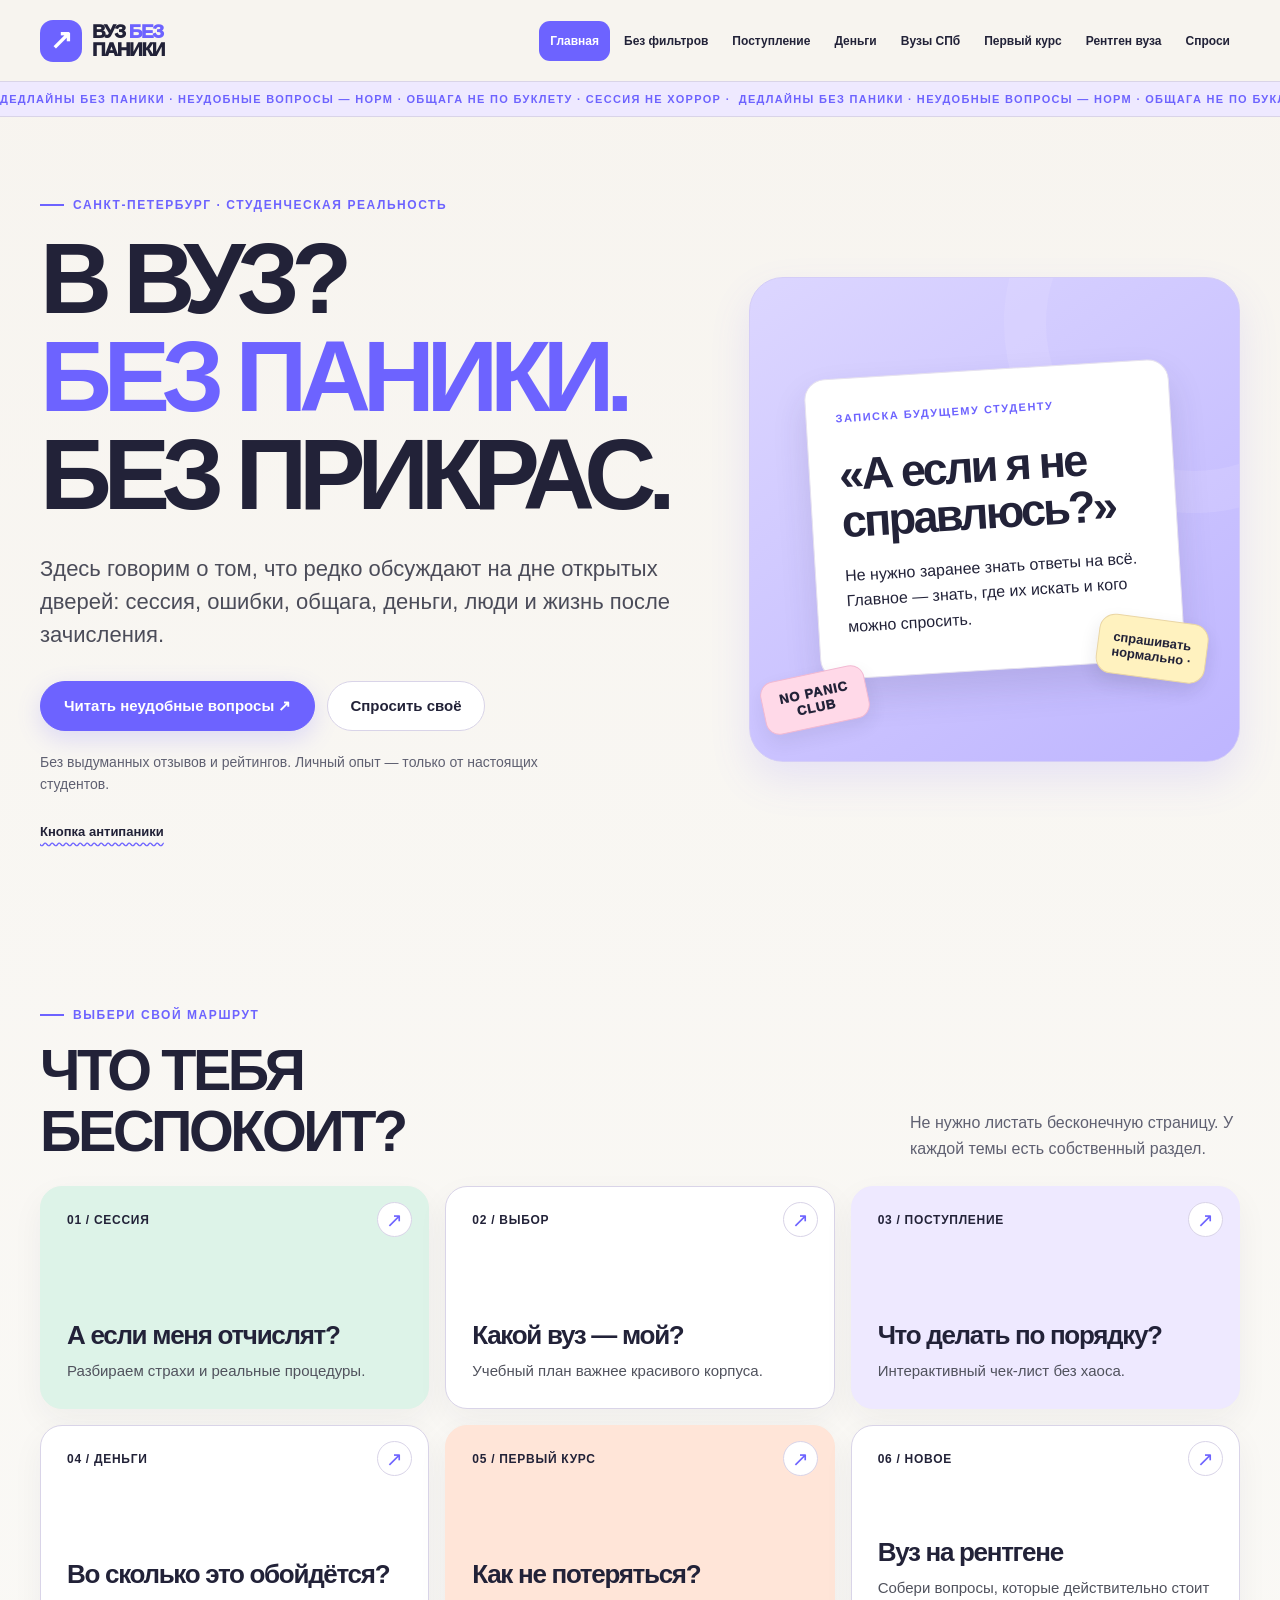
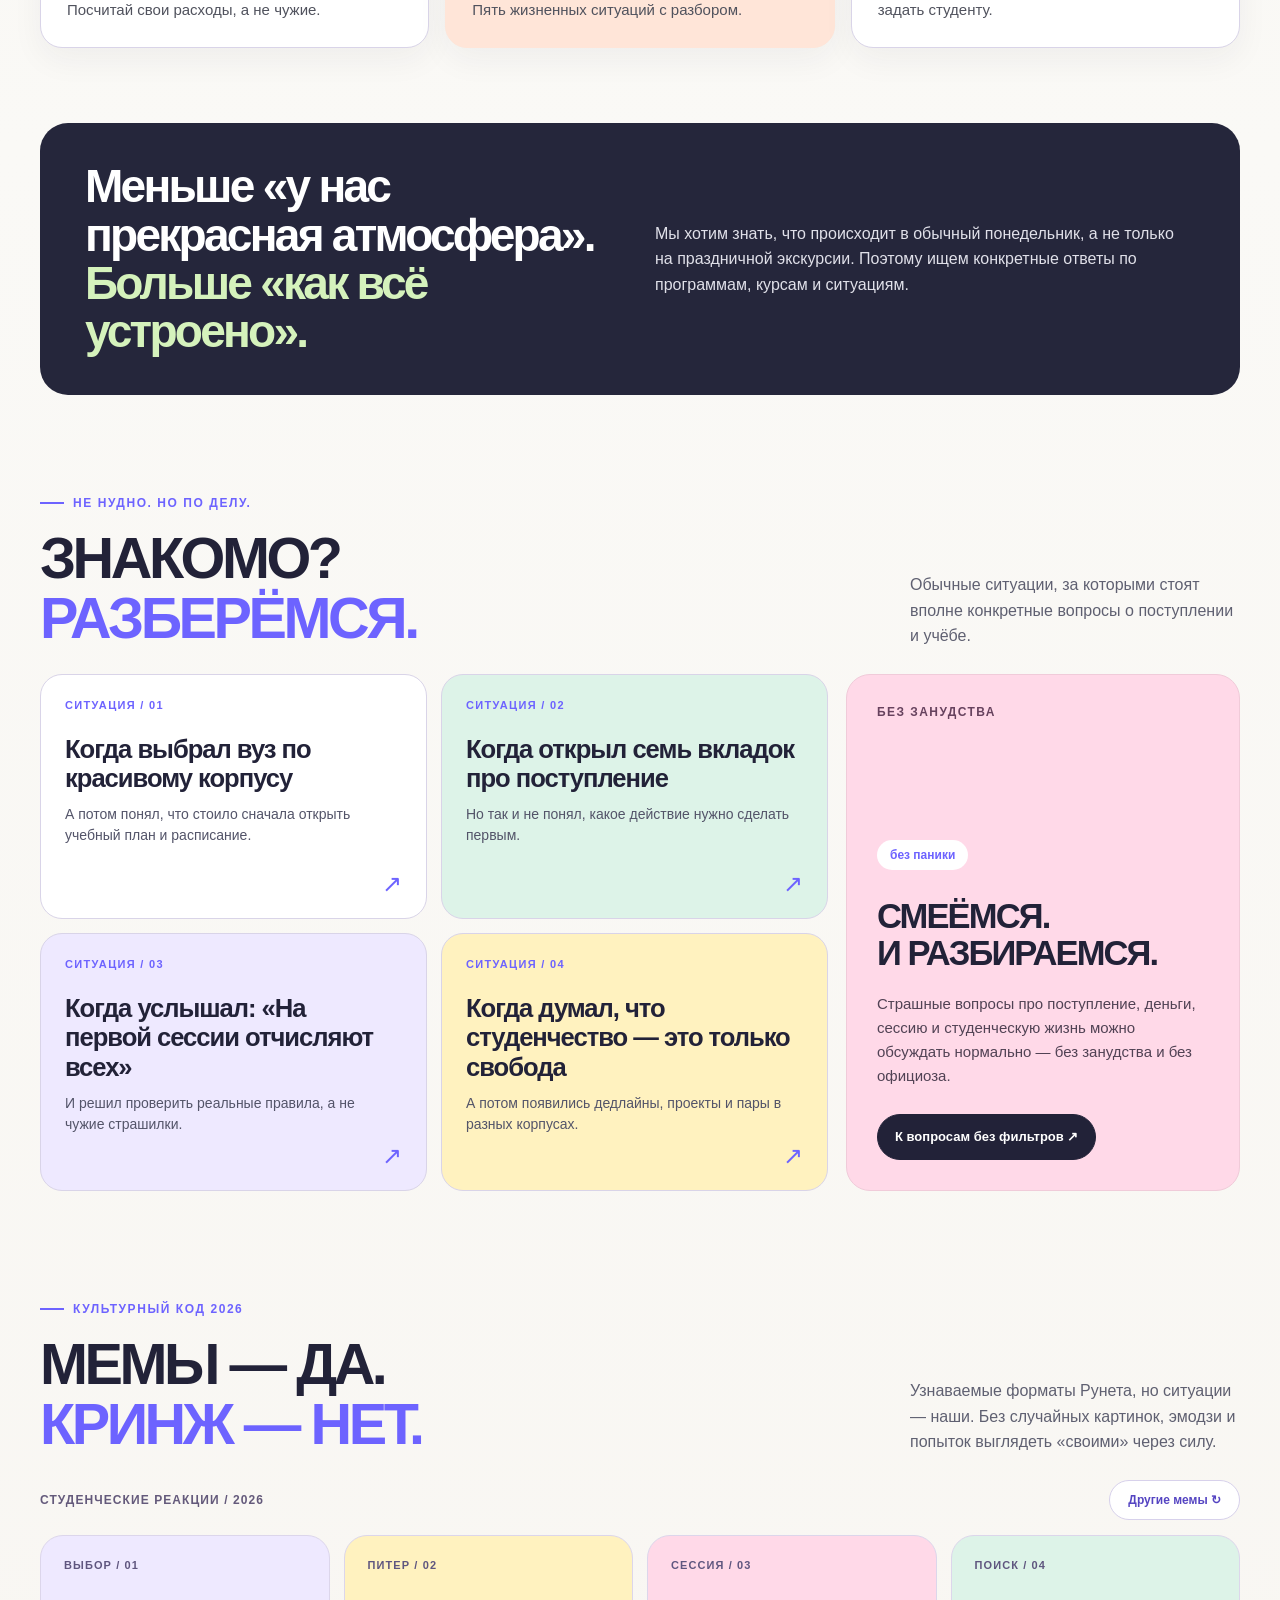
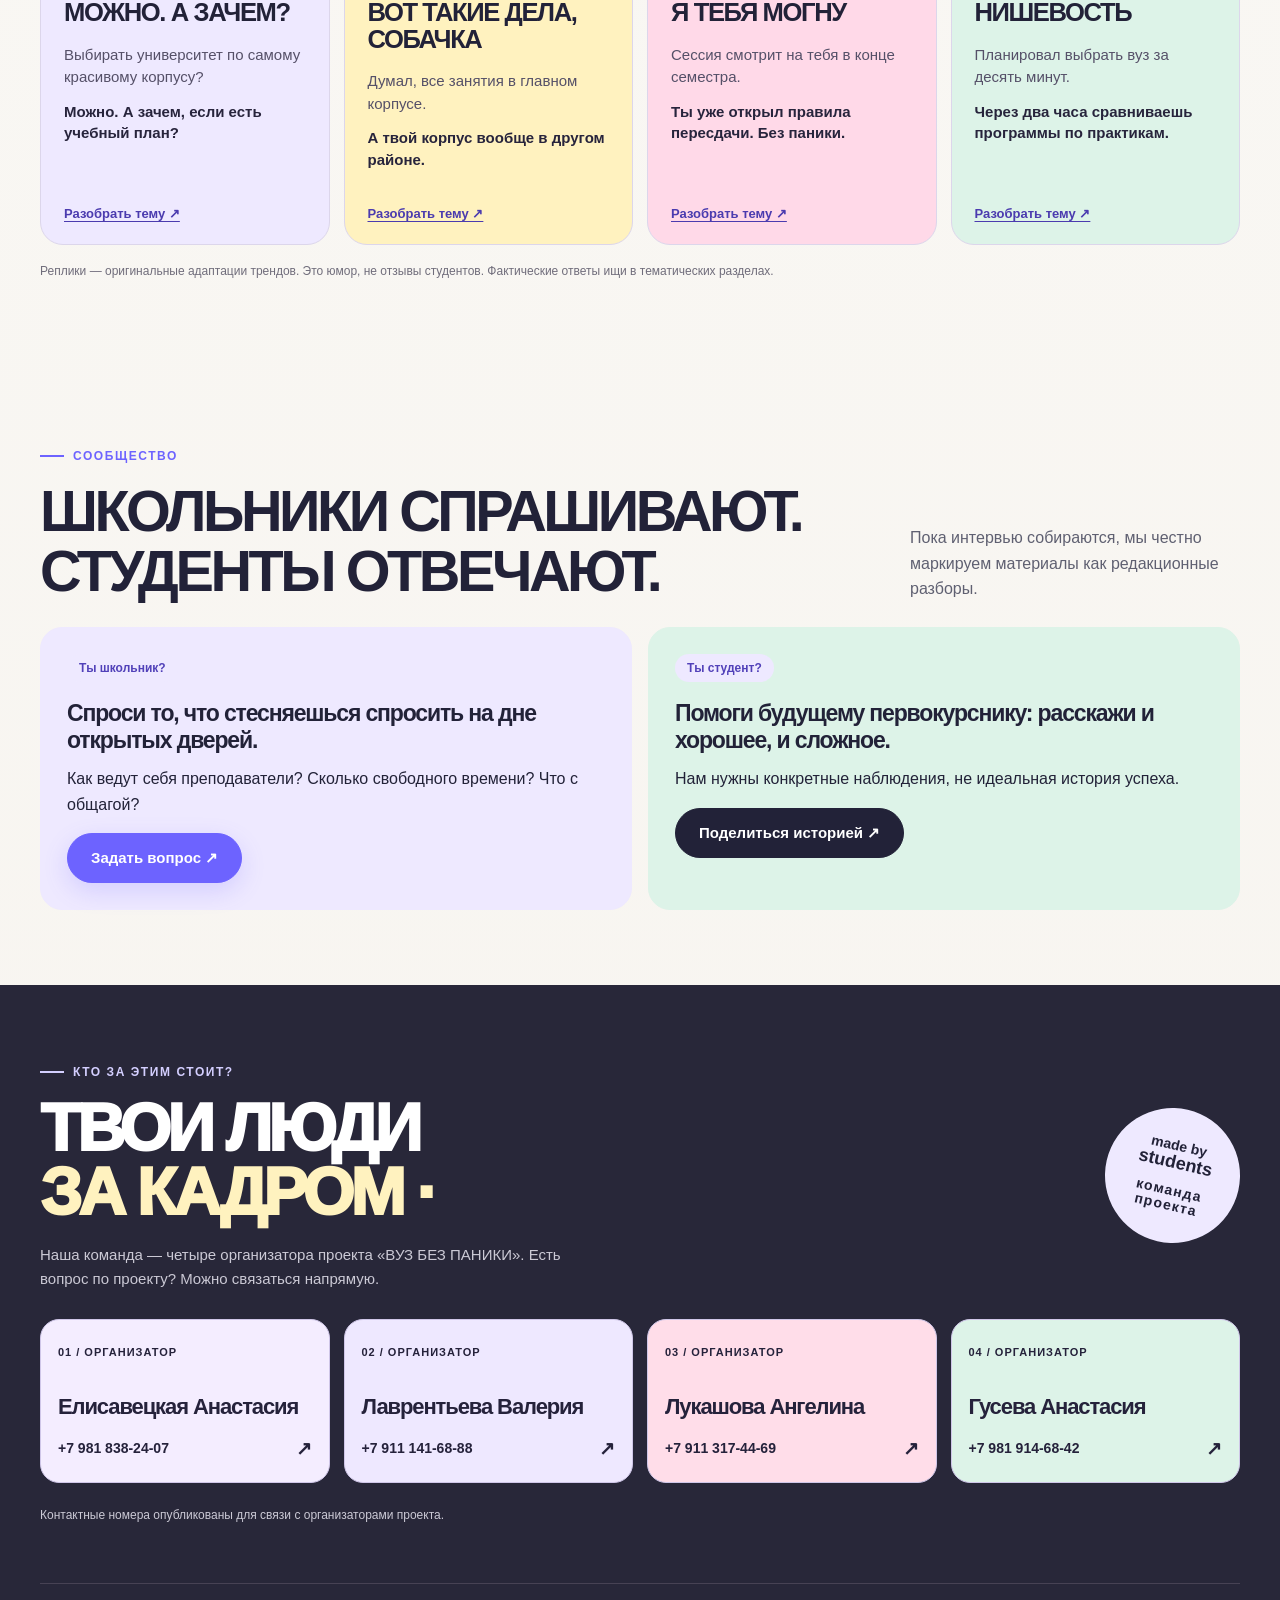
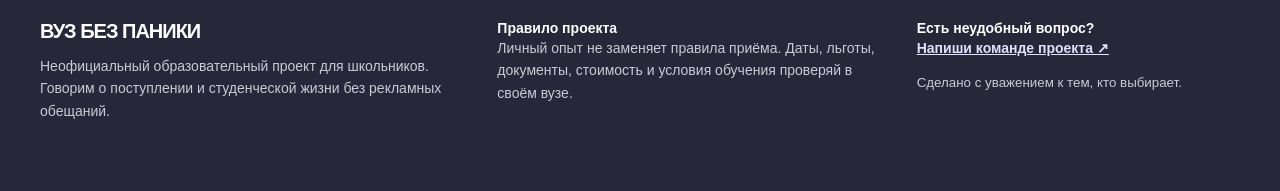
==== commit 1b356227: "Improve organizer legibility; add 48 answers, contemporary memes and interactive university X-ray" ====
--- a/docs/index.html
+++ b/docs/index.html
@@ -3,9 +3,9 @@
 <meta name="theme-color" content="#f7f8f5"><meta name="description" content="Неформальный гид о поступлении и жизни в вузах Петербурга">
 <title>Главная — ВУЗ БЕЗ ПАНИКИ</title>
 <link rel="icon" href="data:image/svg+xml,%3Csvg xmlns='http://www.w3.org/2000/svg' viewBox='0 0 64 64'%3E%3Crect width='64' height='64' rx='15' fill='%23695be8'/%3E%3Cpath d='m16 22 16 21 16-21' fill='none' stroke='white' stroke-width='7' stroke-linecap='round'/%3E%3C/svg%3E">
-<link rel="stylesheet" href="./style.css?v=6"></head><body data-page="index.html">
+<link rel="stylesheet" href="./style.css?v=11"></head><body data-page="index.html">
 <a class="skip" href="#main">Перейти к содержанию</a>
-<header class="header"><div class="wrap header-row"><a class="brand" href="./index.html" aria-label="ВУЗ БЕЗ ПАНИКИ — главная"><span class="brand-mark">↗</span><span>ВУЗ <em>БЕЗ</em><br>ПАНИКИ</span></a><button class="menu-toggle" type="button" aria-expanded="false" aria-controls="nav">Меню <span aria-hidden="true">☰</span></button><nav class="nav" id="nav" aria-label="Разделы"><a href="./index.html" aria-current="page">Главная</a><a href="./bez-filtrov.html" >Без фильтров</a><a href="./postuplenie.html" >Поступление</a><a href="./dengi.html" >Деньги</a><a href="./vuzy.html" >Вузы СПб</a><a href="./perviy-kurs.html" >Первый курс</a><a href="./istorii.html" >Истории</a><a href="./sprosi.html" >Спроси</a></nav></div></header>
+<header class="header"><div class="wrap header-row"><a class="brand" href="./index.html" aria-label="ВУЗ БЕЗ ПАНИКИ — главная"><span class="brand-mark">↗</span><span>ВУЗ <em>БЕЗ</em><br>ПАНИКИ</span></a><button class="menu-toggle" type="button" aria-expanded="false" aria-controls="nav">Меню <span aria-hidden="true">☰</span></button><nav class="nav" id="nav" aria-label="Разделы"><a href="./index.html" aria-current="page">Главная</a><a href="./bez-filtrov.html" >Без фильтров</a><a href="./postuplenie.html" >Поступление</a><a href="./dengi.html" >Деньги</a><a href="./vuzy.html" >Вузы СПб</a><a href="./perviy-kurs.html" >Первый курс</a><a href="./rentgen.html">Рентген вуза</a><a href="./sprosi.html" >Спроси</a></nav></div></header>
 <main id="main">
 <div class="meme-ticker" aria-hidden="true"><div class="meme-ticker-track"><span>ДЕДЛАЙНЫ БЕЗ ПАНИКИ · НЕУДОБНЫЕ ВОПРОСЫ — НОРМ · ОБЩАГА НЕ ПО БУКЛЕТУ · СЕССИЯ НЕ ХОРРОР ·&nbsp;&nbsp;</span><span>ДЕДЛАЙНЫ БЕЗ ПАНИКИ · НЕУДОБНЫЕ ВОПРОСЫ — НОРМ · ОБЩАГА НЕ ПО БУКЛЕТУ · СЕССИЯ НЕ ХОРРОР ·&nbsp;&nbsp;</span></div></div><section class="hero"><div class="wrap hero-grid"><div><span class="eyebrow">Санкт-Петербург · студенческая реальность</span><h1>В ВУЗ?<br><span class="violet">БЕЗ ПАНИКИ.</span><br>БЕЗ ПРИКРАС.</h1><p class="lead">Здесь говорим о том, что редко обсуждают на дне открытых дверей: сессия, ошибки, общага, деньги, люди и жизнь после зачисления.</p><div class="actions"><a class="button" href="./bez-filtrov.html">Читать неудобные вопросы ↗</a><a class="button-light" href="./sprosi.html">Спросить своё</a></div><p class="hero-note">Без выдуманных отзывов и рейтингов. Личный опыт — только от настоящих студентов.</p><button class="anti-panic" id="anti-panic" type="button"> Кнопка антипаники</button><p id="anti-panic-text" class="anti-panic-text" role="status" aria-live="polite" hidden></p></div><div class="art"><div class="ring"></div><div class="orbit-sticker orbit-star" aria-hidden="true"></div><div class="orbit-sticker orbit-note" aria-hidden="true">NO PANIC<br>CLUB</div><div class="orbit-sticker orbit-arrow" aria-hidden="true">↘</div><div class="art-paper"><small>ЗАПИСКА БУДУЩЕМУ СТУДЕНТУ</small><h2>«А если я не справлюсь?»</h2><p>Не нужно заранее знать ответы на всё. Главное — знать, где их искать и кого можно спросить.</p><span class="sticker">спрашивать<br>нормально ·</span></div></div></div></section>
 <section class="section wrap"><div class="section-head"><div><span class="eyebrow">Выбери свой маршрут</span><h2>Что тебя<br>беспокоит?</h2></div><p>Не нужно листать бесконечную страницу. У каждой темы есть собственный раздел.</p></div><div class="grid grid3">
@@ -14,7 +14,7 @@
 <a class="card lav reveal" href="./postuplenie.html"><span class="num">03 / ПОСТУПЛЕНИЕ</span><span class="arr">↗</span><div><h3>Что делать по порядку?</h3><p>Интерактивный чек-лист без хаоса.</p></div></a>
 <a class="card reveal" href="./dengi.html"><span class="num">04 / ДЕНЬГИ</span><span class="arr">↗</span><div><h3>Во сколько это обойдётся?</h3><p>Посчитай свои расходы, а не чужие.</p></div></a>
 <a class="card peach reveal" href="./perviy-kurs.html"><span class="num">05 / ПЕРВЫЙ КУРС</span><span class="arr">↗</span><div><h3>Как не потеряться?</h3><p>Пять жизненных ситуаций с разбором.</p></div></a>
-<a class="card reveal" href="./istorii.html"><span class="num">06 / ИЗНУТРИ</span><span class="arr">↗</span><div><h3>Что говорят студенты?</h3><p>Собираем честные истории без постановки.</p></div></a></div></section>
+<a class="card reveal" href="./rentgen.html"><span class="num">06 / НОВОЕ</span><span class="arr">↗</span><div><h3>Вуз на рентгене</h3><p>Собери вопросы, которые действительно стоит задать студенту.</p></div></a></div></section>
 <section class="wrap" style="padding-bottom:20px"><div class="feature"><h2>Меньше «у нас прекрасная атмосфера».<br><span style="color:#d5f2bc">Больше «как всё устроено».</span></h2><p>Мы хотим знать, что происходит в обычный понедельник, а не только на праздничной экскурсии. Поэтому ищем конкретные ответы по программам, курсам и ситуациям.</p></div></section>
 
 <section class="section wrap realtalk" aria-labelledby="realtalk-heading">
@@ -60,9 +60,20 @@
     </aside>
   </div>
 </section>
+
+<section class="section wrap meme26" aria-labelledby="meme26-title">
+<div class="section-head"><div><span class="eyebrow">Культурный код 2026</span><h2 id="meme26-title">Мемы — да.<br><span class="violet">Кринж — нет.</span></h2></div><p>Узнаваемые форматы Рунета, но ситуации — наши. Без случайных картинок, эмодзи и попыток выглядеть «своими» через силу.</p></div>
+<div class="meme26-header"><span>СТУДЕНЧЕСКИЕ РЕАКЦИИ / 2026</span><button id="more-memes" class="meme26-refresh" type="button">Другие мемы ↻</button></div>
+<div class="meme26-grid" id="meme26-grid" aria-live="polite">
+<article class="meme26-card" data-meme-index="0"><span class="meme26-label">выбор / 01</span><h3>МОЖНО. А ЗАЧЕМ?</h3><p class="meme26-question">Выбирать университет по самому красивому корпусу?</p><p class="meme26-reply">Можно. А зачем, если есть учебный план?</p><a href="./vuzy.html">Разобрать тему ↗</a></article>
+<article class="meme26-card" data-meme-index="1"><span class="meme26-label">питер / 02</span><h3>ВОТ ТАКИЕ ДЕЛА, СОБАЧКА</h3><p class="meme26-question">Думал, все занятия в главном корпусе.</p><p class="meme26-reply">А твой корпус вообще в другом районе.</p><a href="./vuzy.html">Разобрать тему ↗</a></article>
+<article class="meme26-card" data-meme-index="2"><span class="meme26-label">сессия / 03</span><h3>Я ТЕБЯ МОГНУ</h3><p class="meme26-question">Сессия смотрит на тебя в конце семестра.</p><p class="meme26-reply">Ты уже открыл правила пересдачи. Без паники.</p><a href="./bez-filtrov.html">Разобрать тему ↗</a></article>
+<article class="meme26-card" data-meme-index="3"><span class="meme26-label">поиск / 04</span><h3>НИШЕВОСТЬ</h3><p class="meme26-question">Планировал выбрать вуз за десять минут.</p><p class="meme26-reply">Через два часа сравниваешь программы по практикам.</p><a href="./rentgen.html">Разобрать тему ↗</a></article>
+</div><p class="meme26-foot">Реплики — оригинальные адаптации трендов. Это юмор, не отзывы студентов. Фактические ответы ищи в тематических разделах.</p>
+</section>
 <section class="section wrap"><div class="section-head"><div><span class="eyebrow">Сообщество</span><h2>Школьники спрашивают.<br>Студенты отвечают.</h2></div><p>Пока интервью собираются, мы честно маркируем материалы как редакционные разборы.</p></div><div class="grid grid2"><div class="panel lav"><span class="tag">Ты школьник?</span><h3 style="margin-top:18px">Спроси то, что стесняешься спросить на дне открытых дверей.</h3><p>Как ведут себя преподаватели? Сколько свободного времени? Что с общагой?</p><a class="button" href="./sprosi.html">Задать вопрос ↗</a></div><div class="panel mint"><span class="tag">Ты студент?</span><h3 style="margin-top:18px">Помоги будущему первокурснику: расскажи и хорошее, и сложное.</h3><p>Нам нужны конкретные наблюдения, не идеальная история успеха.</p><a class="button-dark" href="./sprosi.html?type=story">Поделиться историей ↗</a></div></div></section></main>
 <footer class="footer"><div class="wrap team-wrap" id="organizers">
 <div class="team-top"><div><span class="eyebrow">Кто за этим стоит?</span><h2>ТВОИ ЛЮДИ<br><span>ЗА КАДРОМ ·</span></h2><p>Наша команда — четыре организатора проекта «ВУЗ БЕЗ ПАНИКИ». Есть вопрос по проекту? Можно связаться напрямую.</p></div>
 <div class="team-bubble" aria-hidden="true">made by<br><b>students</b><span>команда проекта</span></div></div>
 <div class="team-grid"><article class="team-person"><span class="team-num">01 / ОРГАНИЗАТОР</span><h3>Елисавецкая Анастасия</h3><a href="tel:+79818382407" aria-label="Позвонить: Елисавецкая Анастасия, +7 981 838-24-07">+7 981 838-24-07 <span aria-hidden="true">↗</span></a></article><article class="team-person"><span class="team-num">02 / ОРГАНИЗАТОР</span><h3>Лаврентьева Валерия</h3><a href="tel:+79111416888" aria-label="Позвонить: Лаврентьева Валерия, +7 911 141-68-88">+7 911 141-68-88 <span aria-hidden="true">↗</span></a></article><article class="team-person"><span class="team-num">03 / ОРГАНИЗАТОР</span><h3>Лукашова Ангелина</h3><a href="tel:+79113174469" aria-label="Позвонить: Лукашова Ангелина, +7 911 317-44-69">+7 911 317-44-69 <span aria-hidden="true">↗</span></a></article><article class="team-person"><span class="team-num">04 / ОРГАНИЗАТОР</span><h3>Гусева Анастасия</h3><a href="tel:+79819146842" aria-label="Позвонить: Гусева Анастасия, +7 981 914-68-42">+7 981 914-68-42 <span aria-hidden="true">↗</span></a></article></div>
-<p class="team-note">Контактные номера опубликованы для связи с организаторами проекта.</p></div><div class="wrap footer-grid"><div><h3>ВУЗ БЕЗ ПАНИКИ <span class="violet"></span></h3><p>Неофициальный образовательный проект для школьников. Говорим о поступлении и студенческой жизни без рекламных обещаний.</p></div><div><b>Правило проекта</b><p>Личный опыт не заменяет правила приёма. Даты, льготы, документы, стоимость и условия обучения проверяй в своём вузе.</p></div><div><b>Есть неудобный вопрос?</b><p><a href="./sprosi.html">Напиши команде проекта ↗</a></p><small>Сделано с уважением к тем, кто выбирает.</small></div></div></footer><script defer src="./app.js?v=6"></script></body></html>+<p class="team-note">Контактные номера опубликованы для связи с организаторами проекта.</p></div><div class="wrap footer-grid"><div><h3>ВУЗ БЕЗ ПАНИКИ <span class="violet"></span></h3><p>Неофициальный образовательный проект для школьников. Говорим о поступлении и студенческой жизни без рекламных обещаний.</p></div><div><b>Правило проекта</b><p>Личный опыт не заменяет правила приёма. Даты, льготы, документы, стоимость и условия обучения проверяй в своём вузе.</p></div><div><b>Есть неудобный вопрос?</b><p><a href="./sprosi.html">Напиши команде проекта ↗</a></p><small>Сделано с уважением к тем, кто выбирает.</small></div></div></footer><script defer src="./app.js?v=11"></script></body></html>
--- a/docs/style.css
+++ b/docs/style.css
@@ -221,3 +221,82 @@
 .catalog-nearby a{font-weight:800;color:var(--purple)}
 @media(max-width:790px){.catalog-intro{padding:24px}.catalog-control{display:grid;grid-template-columns:1fr;align-items:stretch}.catalog-control .search{min-width:0;max-width:none;width:100%}.uni-catalog{padding:22px}.uni-catalog-grid{grid-template-columns:1fr}}
 @media(max-width:500px){.catalog-filters{gap:7px}.catalog-filters .filter{font-size:12px;padding:10px 12px}.uni-catalog h3{font-size:21px}}
+
+
+/* Mobile footer legibility: organizers on pastels must use dark text, not white footer text. */
+.footer .team-person,.footer .team-person h3,.footer .team-person a,.footer .team-person a span,
+.footer .team-person .team-num{color:#25223B!important}
+.footer .team-person h3{opacity:1!important;text-shadow:none!important}
+.footer .team-person a{opacity:1!important;text-decoration:none!important;font-weight:850;overflow-wrap:anywhere;word-break:normal;white-space:normal}
+.footer .team-person{background:#F4EDFF;box-shadow:none;border:1px solid #CFC6E8}
+.footer .team-person:nth-child(2){background:#EEE8FF}
+.footer .team-person:nth-child(3){background:#FFDDE9}
+.footer .team-person:nth-child(4){background:#DDF3E8}
+.footer .team-person .team-num{font-size:11px;letter-spacing:.09em}
+@media(max-width:600px){.footer .team-person{padding:25px 24px}.footer .team-person h3{font-size:25px;line-height:1.17}.footer .team-person a{font-size:17px;line-height:1.45}}
+/* Fresh popular meme formats rendered as original, text-first student jokes. */
+.meme26{padding-top:30px}
+.meme26-header{display:flex;gap:16px;align-items:center;justify-content:space-between;margin-bottom:15px;font-size:12px;font-weight:850;letter-spacing:.09em;color:#645A7B}
+.meme26-refresh{border:1px solid #D7D1EB;border-radius:99px;padding:12px 18px;font-weight:800;background:#fff;color:#5545C2;letter-spacing:0}
+.meme26-grid{display:grid;grid-template-columns:repeat(4,minmax(0,1fr));gap:14px}
+.meme26-card{min-width:0;min-height:310px;display:flex;flex-direction:column;padding:23px;border:1px solid #DCD6EB;border-radius:23px;background:#EEE9FF;overflow-wrap:break-word}
+.meme26-card:nth-child(2){background:#FFF2BF}
+.meme26-card:nth-child(3){background:#FFD9E8}
+.meme26-card:nth-child(4){background:#DDF3E8}
+.meme26-label{font-size:11px;color:#5F567F;letter-spacing:.1em;text-transform:uppercase;font-weight:780}
+.meme26-card h3{font-size:clamp(21px,2vw,29px);line-height:1.05;letter-spacing:-.055em;font-weight:900;margin:28px 0 18px}
+.meme26-question{font-size:15px;line-height:1.5;color:#555068;margin-bottom:12px}
+.meme26-reply{font-size:15px;line-height:1.45;font-weight:800;color:#27243C;margin:0 0 20px}
+.meme26-card a{margin-top:auto;font-size:13px;font-weight:820;color:#4B3BAF;text-decoration-thickness:1px;text-underline-offset:3px}
+.meme26-foot{font-size:12px;color:#706D7B;margin-top:17px}
+@media(max-width:1100px){.meme26-grid{grid-template-columns:repeat(2,minmax(0,1fr))}}
+@media(max-width:600px){.meme26-grid{grid-template-columns:1fr}.meme26-card{min-height:230px}.meme26-card h3{margin:17px 0 10px}.meme26-header{align-items:flex-start;flex-direction:column}.meme26-refresh{align-self:flex-start}}
+/* VUZ NA RENTGENE: question constructor */
+.xray-hero{background:linear-gradient(135deg,#EEE9FF 0%,#F2F0FF 64%,#FFF8EF 100%)}
+.xray-hero h1{font-size:clamp(50px,7vw,100px)}
+.xray-chips{display:flex;gap:8px;flex-wrap:wrap;margin-top:25px}
+.xray-chips span{background:#fff;border:1px solid #DDD5F0;border-radius:100px;padding:9px 13px;color:#62587C;font-size:12px;font-weight:770}
+.xray-explainer{max-width:780px;margin-bottom:29px}
+.xray-explainer h2{font-size:clamp(33px,4vw,57px);margin:13px 0}
+.xray-explainer p{font-size:16px;color:#5A576B;line-height:1.65}
+.xray-eyebrow{font-size:12px;letter-spacing:.12em;font-weight:850;color:var(--purple);text-transform:uppercase}
+.xray-layout{display:grid;grid-template-columns:minmax(0,1.25fr) minmax(300px,.75fr);gap:18px;align-items:start}
+.xray-workspace{background:#fff;border:1px solid var(--border);padding:29px;border-radius:26px}
+.xray-top{display:flex;justify-content:space-between;gap:10px;align-items:baseline}
+.xray-top h3{font-size:24px;margin:0}
+.xray-top span{white-space:nowrap}
+.xray-topics{display:flex;flex-wrap:wrap;gap:8px;margin:22px 0 28px}
+.xray-topic{border:1px solid #DCD6ED;border-radius:99px;padding:11px 14px;background:white;color:#4C4663;font-size:13px;font-weight:800;text-align:center;transition:background .18s,border-color .18s}
+.xray-topic[aria-pressed=true]{background:var(--purple);color:white;border-color:var(--purple)}
+.xray-prompt{display:flex;align-items:center;justify-content:space-between;gap:14px;border-bottom:1px solid #E9E4F1;padding-bottom:15px;margin-bottom:12px}
+.xray-prompt span:first-child{font-size:17px;font-weight:850}.xray-prompt span:last-child{font-size:12px;color:#777085}
+.xray-options{display:grid;gap:9px}
+.xray-option{width:100%;display:flex;justify-content:space-between;align-items:center;gap:16px;background:#FAF9FD;border:1px solid #EAE6F1;border-radius:15px;padding:16px 18px;text-align:left;color:var(--ink);font-size:15px;font-weight:650;line-height:1.4}
+.xray-option:hover{border-color:#9E92ED}
+.xray-option[aria-pressed=true]{background:#EEE9FF;border-color:#9084EC}
+.xray-plus{font-size:23px;color:var(--purple);flex:none;font-weight:800}
+.xray-basket{position:sticky;top:95px;background:#2E2948;color:white;border-radius:26px;padding:29px;box-shadow:0 20px 50px #3028491c}
+.xray-basket-head{display:flex;gap:12px;justify-content:space-between;align-items:center}
+.xray-basket-head .xray-eyebrow{color:#D4C5FF}
+.xray-basket-head>span:last-child{font-size:12px;color:#E2DCF5;white-space:nowrap}
+.xray-basket h3{font-size:35px;line-height:1.08;margin:20px 0 11px;color:white}
+.xray-help{font-size:14px;line-height:1.6;color:#E6DFF5}
+.xray-selected{display:grid;gap:7px;margin:22px 0;max-height:330px;overflow:auto}
+.xray-placeholder{padding:21px;border:1px dashed #8379A6;color:#E0D8EF;border-radius:14px;font-size:14px;line-height:1.5}
+.xray-selected-row{display:grid;grid-template-columns:25px 1fr 20px;gap:10px;align-items:start;background:#4B426A;border:1px solid #5D527C;border-radius:13px;padding:12px}
+.xray-selected-row>span{font-size:11px;font-weight:800;color:#CCC2F4}
+.xray-selected-row p{font-size:13px;line-height:1.5;color:white;margin:0}
+.xray-selected-row button{border:none;background:transparent;color:#F0E9FF;font-size:21px;line-height:1;cursor:pointer}
+.xray-buttons{display:grid;gap:10px}
+.xray-buttons .button,.xray-buttons .button-light{width:100%;min-height:49px}
+.xray-clear{border:0;color:#D8CCEF;background:transparent;text-decoration:underline;padding:8px}
+.xray-status{min-height:20px;font-size:13px;color:#DDEBCA;margin:12px 0 0;line-height:1.4}
+.xray-copy-fallback{width:100%;min-height:120px;border-radius:12px;padding:12px;background:white;color:var(--ink)}
+.xray-extras{display:grid;grid-template-columns:1fr 1fr;gap:17px;margin-top:27px}
+.xray-extras h3{font-size:23px;line-height:1.15}
+.xray-extras p{font-size:15px;color:#535068}
+.xray-end{margin-top:35px;background:#FFF2BF;padding:31px;border:1px solid #F1E1A0;border-radius:23px}
+.xray-end h2{font-size:clamp(29px,3vw,42px);margin:0 0 15px}.xray-end p{max-width:650px}
+.xray-end .button-dark{margin-top:10px}
+@media(max-width:930px){.xray-layout{grid-template-columns:1fr}.xray-basket{position:static}.xray-extras{grid-template-columns:1fr}}
+@media(max-width:600px){.xray-workspace,.xray-basket{padding:22px}.xray-topics{gap:7px}.xray-topic{font-size:12px;padding:10px 12px}.xray-option{font-size:14px;padding:14px}.xray-basket h3{font-size:30px}.xray-explainer h2{font-size:36px}}
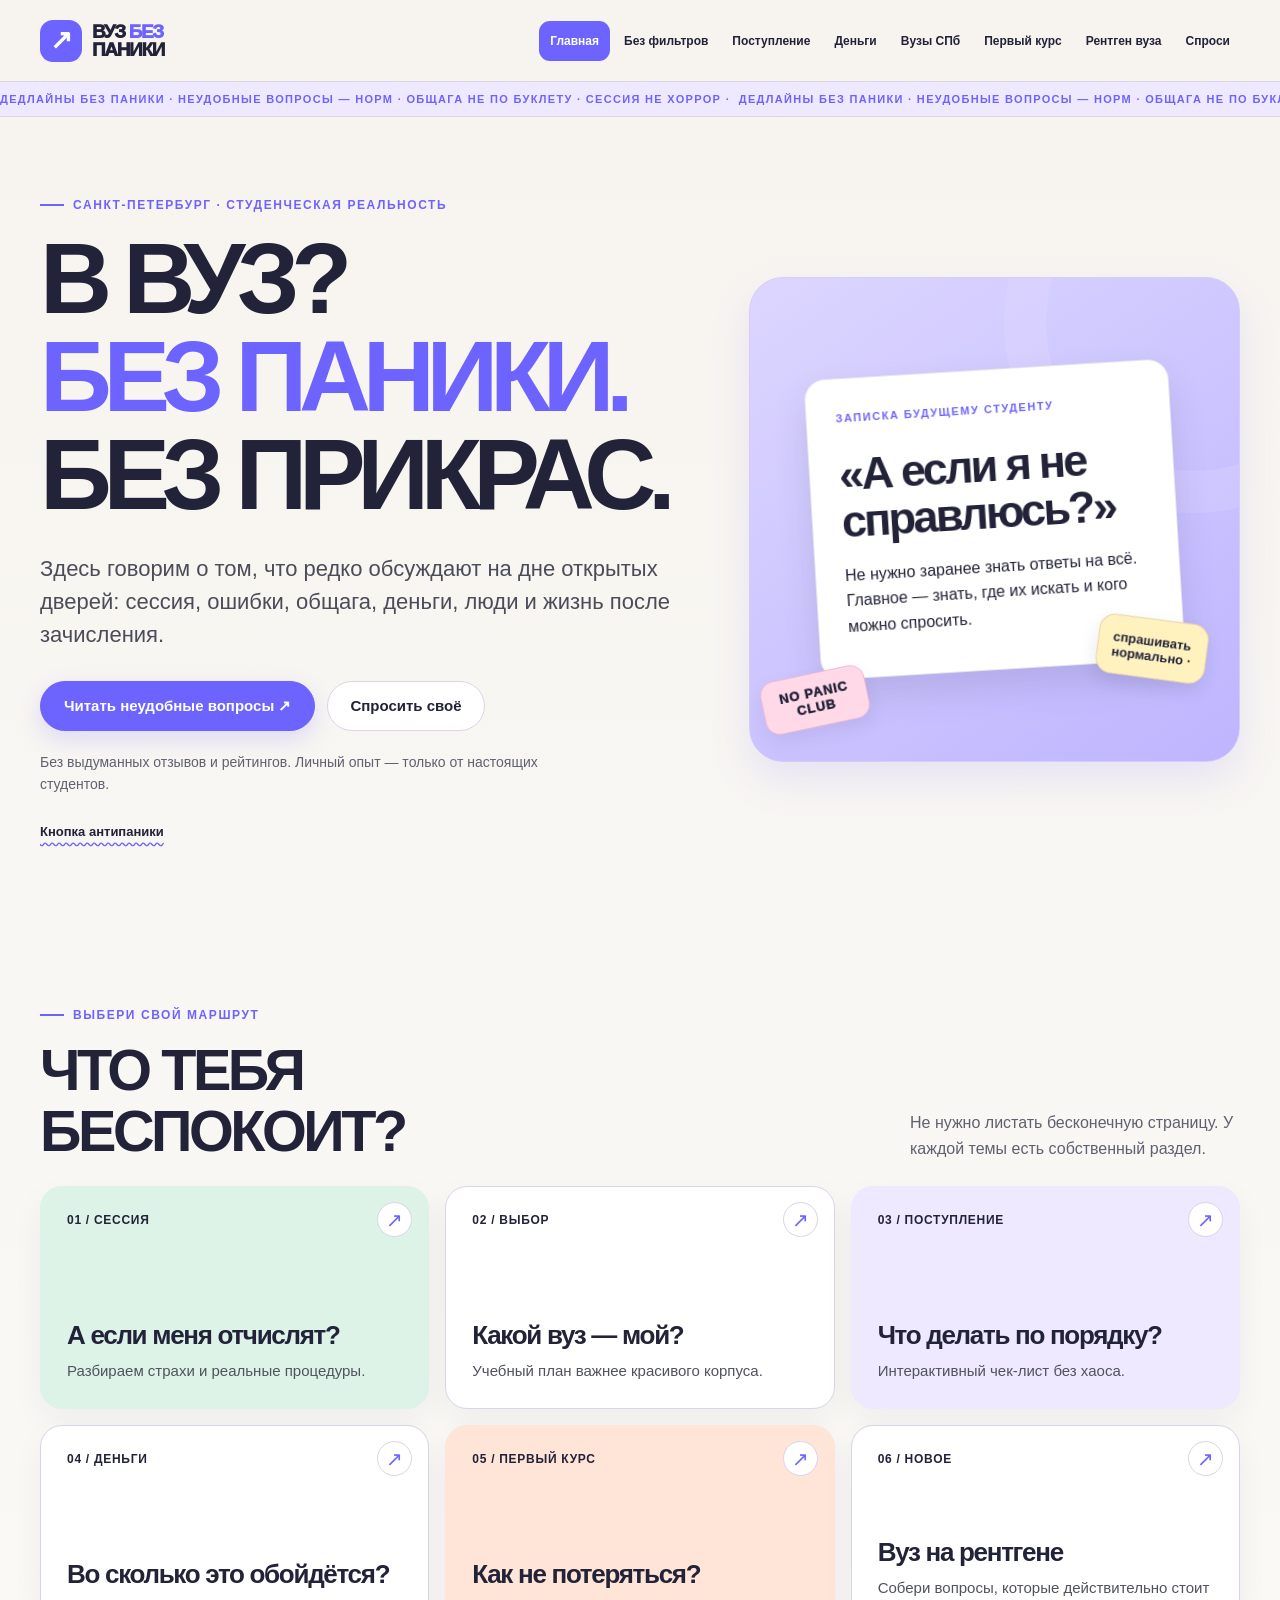
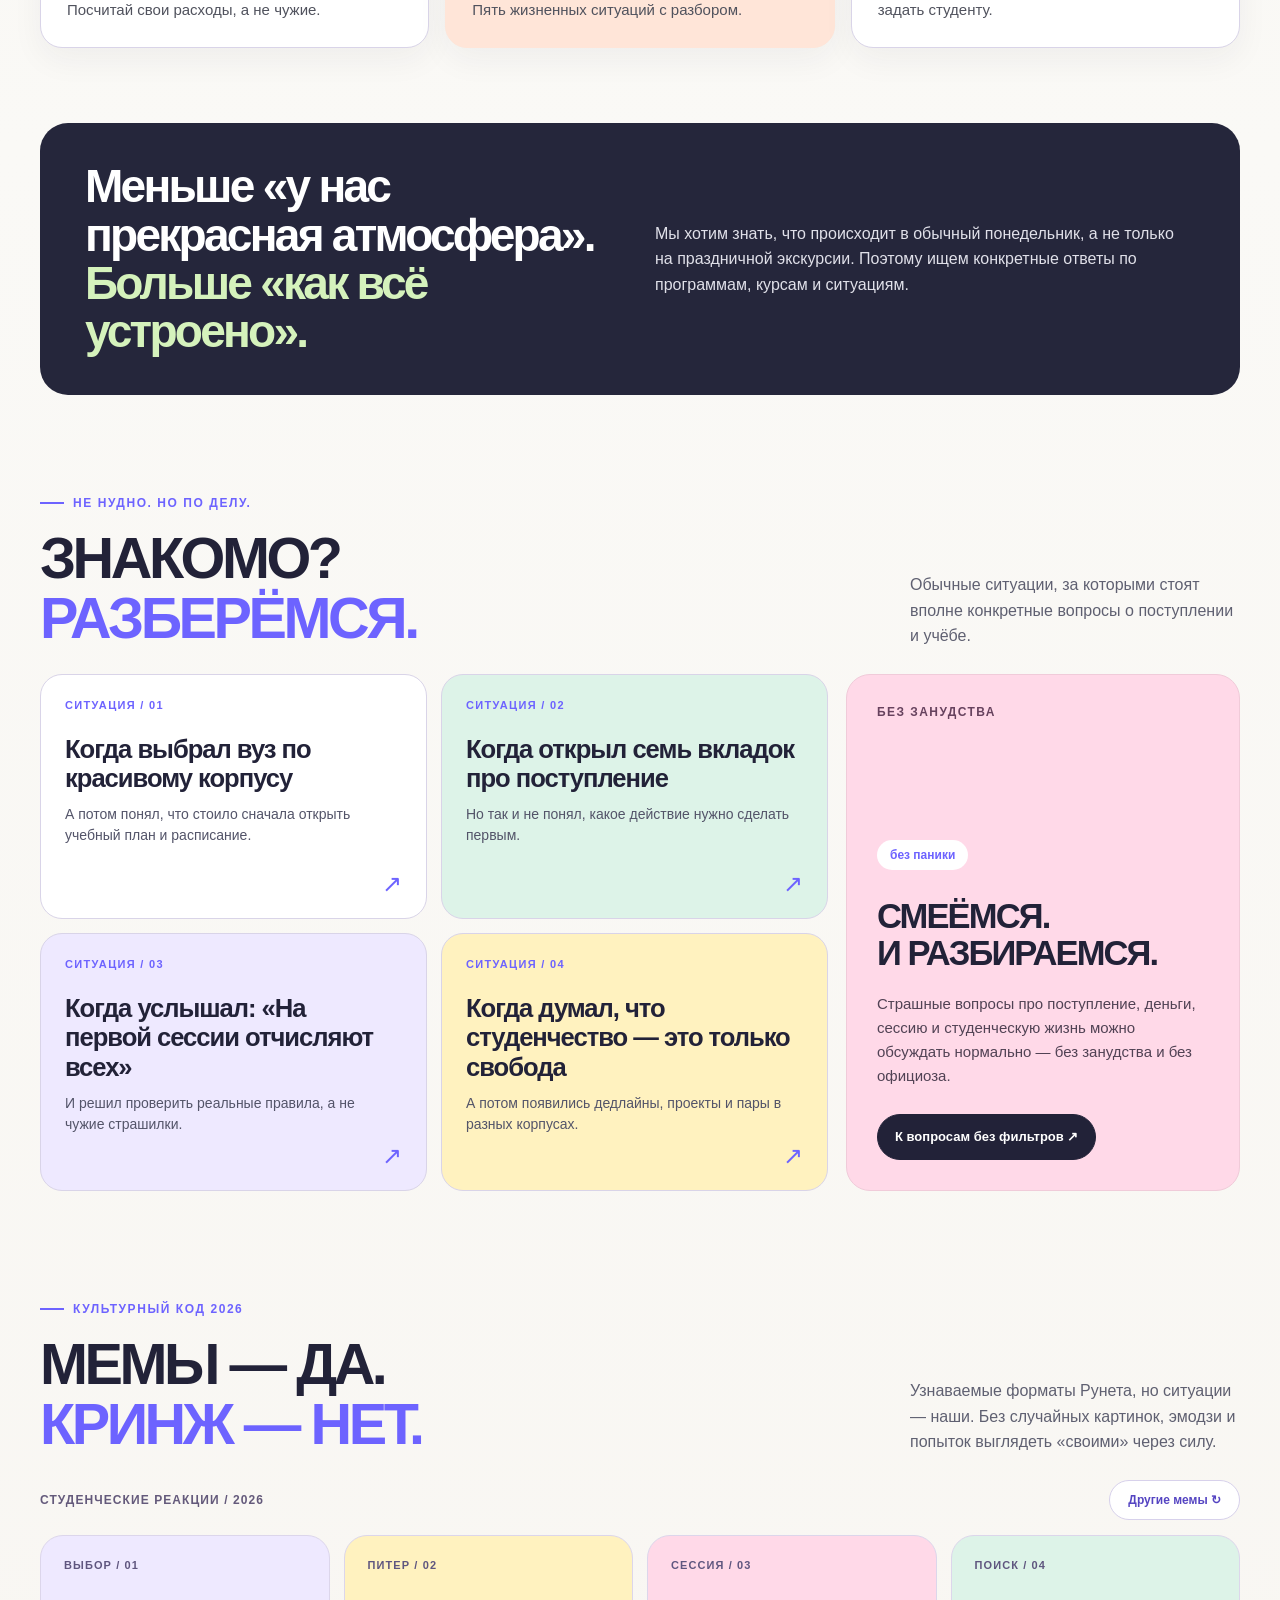
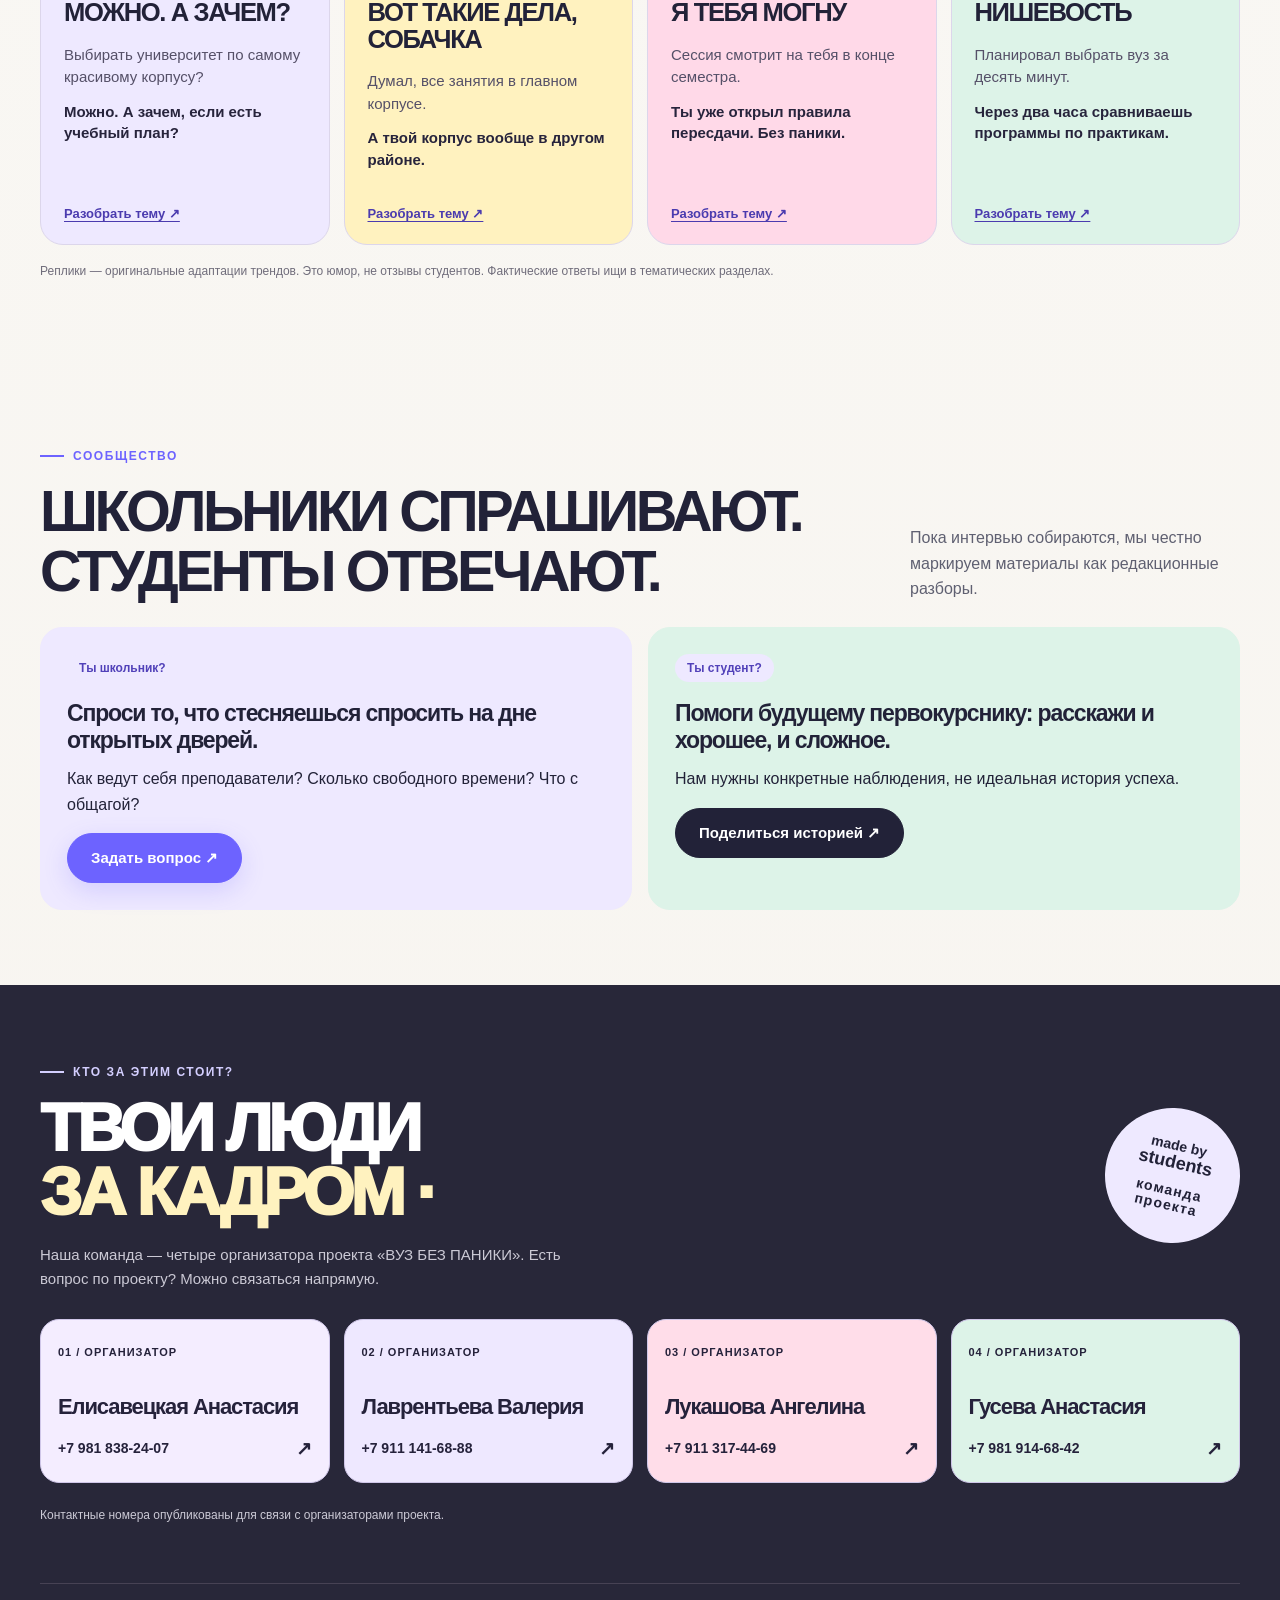
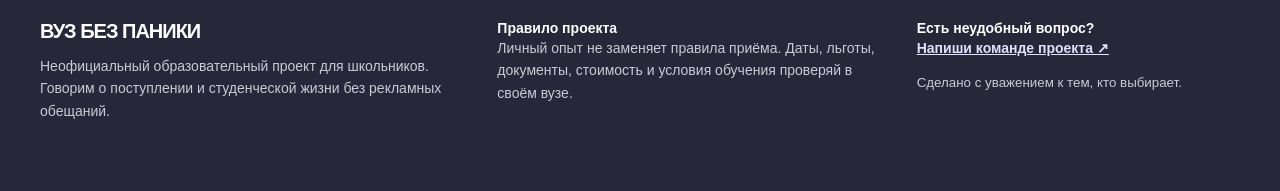
==== commit 78b2b3ee: "Fix mobile hero note clipping and add subtle interactive animations" ====
--- a/docs/index.html
+++ b/docs/index.html
@@ -3,7 +3,7 @@
 <meta name="theme-color" content="#f7f8f5"><meta name="description" content="Неформальный гид о поступлении и жизни в вузах Петербурга">
 <title>Главная — ВУЗ БЕЗ ПАНИКИ</title>
 <link rel="icon" href="data:image/svg+xml,%3Csvg xmlns='http://www.w3.org/2000/svg' viewBox='0 0 64 64'%3E%3Crect width='64' height='64' rx='15' fill='%23695be8'/%3E%3Cpath d='m16 22 16 21 16-21' fill='none' stroke='white' stroke-width='7' stroke-linecap='round'/%3E%3C/svg%3E">
-<link rel="stylesheet" href="./style.css?v=11"></head><body data-page="index.html">
+<link rel="stylesheet" href="./style.css?v=12"></head><body data-page="index.html">
 <a class="skip" href="#main">Перейти к содержанию</a>
 <header class="header"><div class="wrap header-row"><a class="brand" href="./index.html" aria-label="ВУЗ БЕЗ ПАНИКИ — главная"><span class="brand-mark">↗</span><span>ВУЗ <em>БЕЗ</em><br>ПАНИКИ</span></a><button class="menu-toggle" type="button" aria-expanded="false" aria-controls="nav">Меню <span aria-hidden="true">☰</span></button><nav class="nav" id="nav" aria-label="Разделы"><a href="./index.html" aria-current="page">Главная</a><a href="./bez-filtrov.html" >Без фильтров</a><a href="./postuplenie.html" >Поступление</a><a href="./dengi.html" >Деньги</a><a href="./vuzy.html" >Вузы СПб</a><a href="./perviy-kurs.html" >Первый курс</a><a href="./rentgen.html">Рентген вуза</a><a href="./sprosi.html" >Спроси</a></nav></div></header>
 <main id="main">
@@ -76,4 +76,4 @@
 <div class="team-top"><div><span class="eyebrow">Кто за этим стоит?</span><h2>ТВОИ ЛЮДИ<br><span>ЗА КАДРОМ ·</span></h2><p>Наша команда — четыре организатора проекта «ВУЗ БЕЗ ПАНИКИ». Есть вопрос по проекту? Можно связаться напрямую.</p></div>
 <div class="team-bubble" aria-hidden="true">made by<br><b>students</b><span>команда проекта</span></div></div>
 <div class="team-grid"><article class="team-person"><span class="team-num">01 / ОРГАНИЗАТОР</span><h3>Елисавецкая Анастасия</h3><a href="tel:+79818382407" aria-label="Позвонить: Елисавецкая Анастасия, +7 981 838-24-07">+7 981 838-24-07 <span aria-hidden="true">↗</span></a></article><article class="team-person"><span class="team-num">02 / ОРГАНИЗАТОР</span><h3>Лаврентьева Валерия</h3><a href="tel:+79111416888" aria-label="Позвонить: Лаврентьева Валерия, +7 911 141-68-88">+7 911 141-68-88 <span aria-hidden="true">↗</span></a></article><article class="team-person"><span class="team-num">03 / ОРГАНИЗАТОР</span><h3>Лукашова Ангелина</h3><a href="tel:+79113174469" aria-label="Позвонить: Лукашова Ангелина, +7 911 317-44-69">+7 911 317-44-69 <span aria-hidden="true">↗</span></a></article><article class="team-person"><span class="team-num">04 / ОРГАНИЗАТОР</span><h3>Гусева Анастасия</h3><a href="tel:+79819146842" aria-label="Позвонить: Гусева Анастасия, +7 981 914-68-42">+7 981 914-68-42 <span aria-hidden="true">↗</span></a></article></div>
-<p class="team-note">Контактные номера опубликованы для связи с организаторами проекта.</p></div><div class="wrap footer-grid"><div><h3>ВУЗ БЕЗ ПАНИКИ <span class="violet"></span></h3><p>Неофициальный образовательный проект для школьников. Говорим о поступлении и студенческой жизни без рекламных обещаний.</p></div><div><b>Правило проекта</b><p>Личный опыт не заменяет правила приёма. Даты, льготы, документы, стоимость и условия обучения проверяй в своём вузе.</p></div><div><b>Есть неудобный вопрос?</b><p><a href="./sprosi.html">Напиши команде проекта ↗</a></p><small>Сделано с уважением к тем, кто выбирает.</small></div></div></footer><script defer src="./app.js?v=11"></script></body></html>+<p class="team-note">Контактные номера опубликованы для связи с организаторами проекта.</p></div><div class="wrap footer-grid"><div><h3>ВУЗ БЕЗ ПАНИКИ <span class="violet"></span></h3><p>Неофициальный образовательный проект для школьников. Говорим о поступлении и студенческой жизни без рекламных обещаний.</p></div><div><b>Правило проекта</b><p>Личный опыт не заменяет правила приёма. Даты, льготы, документы, стоимость и условия обучения проверяй в своём вузе.</p></div><div><b>Есть неудобный вопрос?</b><p><a href="./sprosi.html">Напиши команде проекта ↗</a></p><small>Сделано с уважением к тем, кто выбирает.</small></div></div></footer><script defer src="./app.js?v=12"></script></body></html>
--- a/docs/style.css
+++ b/docs/style.css
@@ -300,3 +300,90 @@
 .xray-end .button-dark{margin-top:10px}
 @media(max-width:930px){.xray-layout{grid-template-columns:1fr}.xray-basket{position:static}.xray-extras{grid-template-columns:1fr}}
 @media(max-width:600px){.xray-workspace,.xray-basket{padding:22px}.xray-topics{gap:7px}.xray-topic{font-size:12px;padding:10px 12px}.xray-option{font-size:14px;padding:14px}.xray-basket h3{font-size:30px}.xray-explainer h2{font-size:36px}}
+
+
+/* 2026-11-05: readable mobile hero + playful, gentle motion.
+   Placed after earlier theme overrides so mobile constraints win. */
+.art {isolation:isolate}
+.art .ring{z-index:-1;pointer-events:none}
+.art-paper{z-index:1;animation:vbpFloatPaper 6.5s ease-in-out infinite;transform-origin:center center;will-change:transform}
+.orbit-note{animation:vbpWiggle 5.3s ease-in-out infinite;transform-origin:center}
+@keyframes vbpFloatPaper{
+  0%,100%{transform:rotate(-3.5deg) translateY(0)}
+  50%{transform:rotate(-2deg) translateY(-7px)}
+}
+@keyframes vbpWiggle{
+  0%,100%{transform:rotate(-12deg)}
+  50%{transform:rotate(-6deg) translateY(-4px)}
+}
+.card .arr,.realtalk-card,.meme26-card,.button,.button-light,.button-dark,.menu-toggle,.filter{
+  transition:transform .28s cubic-bezier(.2,.8,.2,1),box-shadow .28s ease,border-color .28s ease,background-color .2s ease
+}
+.card:hover .arr,.card:focus-visible .arr{transform:translate(3px,-3px) rotate(7deg)}
+.meme26-card:hover{transform:translateY(-4px);box-shadow:0 16px 35px rgba(62,50,123,.09)}
+.menu-toggle[aria-expanded="true"] span{display:inline-block;transform:rotate(90deg)}
+.menu-toggle span{display:inline-block;transition:transform .3s ease}
+.anti-panic{position:relative;isolation:isolate;transition:transform .22s ease,box-shadow .22s ease}
+.anti-panic:hover{transform:rotate(-2deg) translateY(-2px)}
+.anti-panic:active{transform:scale(.96) rotate(1deg)}
+.anti-panic-text:not([hidden]){animation:vbpTipIn .4s cubic-bezier(.2,.8,.2,1) both}
+@keyframes vbpTipIn{0%{opacity:0;transform:translateY(8px) scale(.97)}100%{opacity:1;transform:none}}
+.vbp-spark{position:absolute;left:50%;top:50%;font-size:15px;line-height:1;font-style:normal;color:var(--purple);pointer-events:none;z-index:3;animation:vbpSparkFly .78s ease-out forwards}
+@keyframes vbpSparkFly{0%{opacity:1;transform:translate(-50%,-50%) scale(.4) rotate(0)}100%{opacity:0;transform:translate(calc(-50% + var(--sx)),calc(-50% + var(--sy))) scale(1.05) rotate(150deg)}}
+
+@media(max-width:790px){
+  /* The old fixed 355/320px canvas hid entire sentences on phones. */
+  .art{
+    display:flex;flex-direction:column;align-items:center;justify-content:center;
+    width:100%;height:auto;min-height:0;padding:38px 23px 27px;gap:19px;
+    overflow:hidden; border-radius:30px;
+  }
+  .art-paper{
+    position:relative;order:1;max-width:100%;width:100%;
+    padding:28px 24px 21px;
+    transform:rotate(-1deg);
+    animation:vbpFloatPaperMobile 6.5s ease-in-out infinite;
+  }
+  .art-paper small{display:block;font-size:11px;line-height:1.5;letter-spacing:.1em;overflow-wrap:anywhere}
+  .art-paper h2{font-size:clamp(29px,7.5vw,39px);line-height:1.13;letter-spacing:-.06em;margin:22px 0 18px;overflow-wrap:break-word}
+  .art-paper p{font-size:clamp(15px,3.8vw,17px);line-height:1.53;margin:0 0 4px;overflow-wrap:break-word}
+  .sticker{
+    position:relative;display:table;right:auto;bottom:auto;
+    margin:17px 0 0 auto;padding:10px 14px;
+    width:max-content;max-width:100%;font-size:12px;line-height:1.2;
+    transform:rotate(3deg);white-space:normal;
+  }
+  .orbit-note{
+    position:relative;order:2;left:auto;bottom:auto;right:auto;top:auto;
+    align-self:flex-start;margin:0 0 0 5px;padding:10px 15px;
+    transform:rotate(-7deg);font-size:11px;line-height:1.15;
+  }
+  .ring{right:-165px;top:-170px}
+  @keyframes vbpFloatPaperMobile{
+    0%,100%{transform:rotate(-1deg) translateY(0)}
+    50%{transform:rotate(-.3deg) translateY(-4px)}
+  }
+  .hero-grid>*{min-width:0}
+}
+@media(max-width:500px){
+  .art{height:auto;min-height:0;padding:33px 18px 24px;gap:15px}
+  .art-paper{max-width:100%;padding:25px 20px 21px}
+  .art-paper h2{font-size:clamp(28px,8vw,35px);margin:18px 0 15px}
+  .art-paper p{font-size:15.5px;line-height:1.55}
+  .orbit-note{margin-left:4px}
+  .hero{padding-bottom:40px}
+  .section-head h2{overflow-wrap:break-word}
+}
+@media(max-width:360px){
+  .art{padding:27px 15px 22px}
+  .art-paper{padding:23px 17px 20px}
+  .art-paper h2{font-size:27px}
+  .art-paper p{font-size:15px}
+  .art-paper small{font-size:10px}
+}
+@media(prefers-reduced-motion:reduce){
+  .art-paper,.orbit-note,.vbp-spark,.anti-panic-text:not([hidden]){animation:none!important}
+  .art-paper{transform:rotate(-1deg)}
+  .orbit-note{transform:rotate(-7deg)}
+  .card .arr,.realtalk-card,.meme26-card,.button,.button-light,.button-dark,.menu-toggle,.filter{transition:none!important}
+}
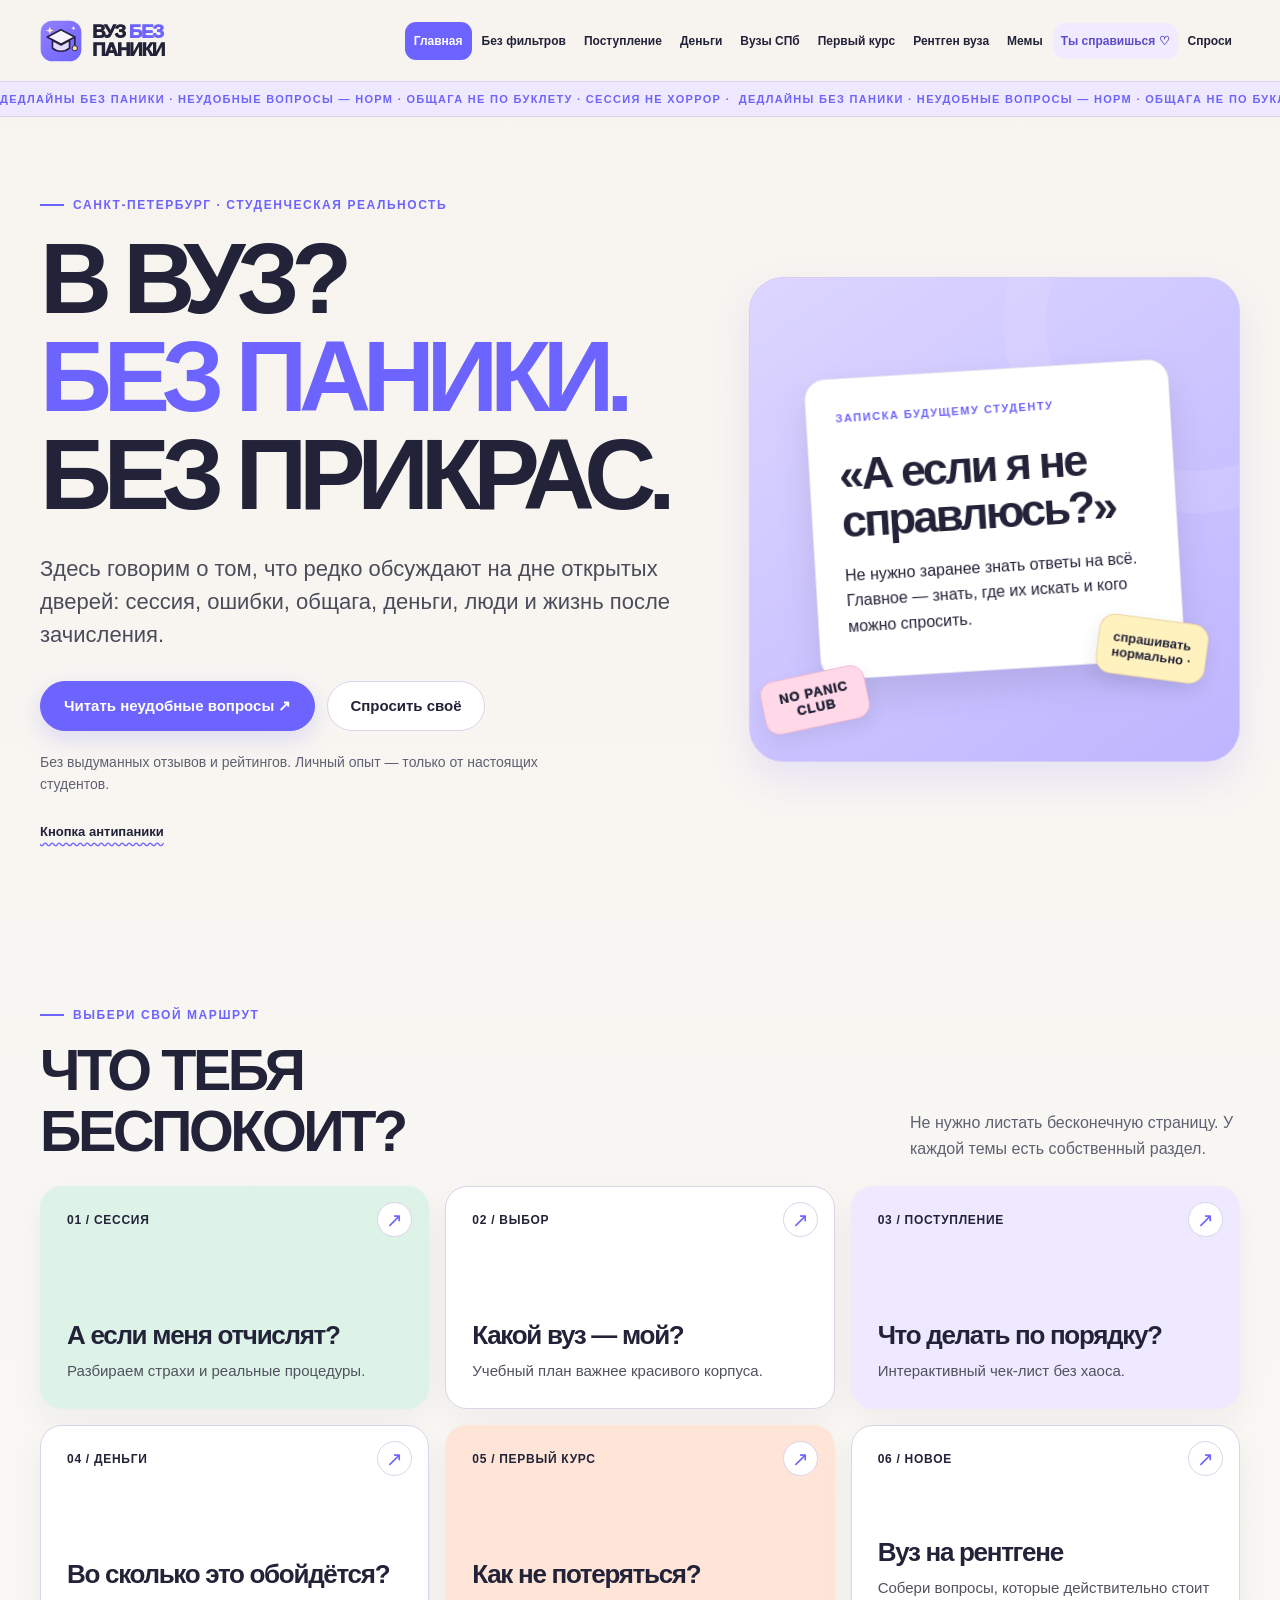
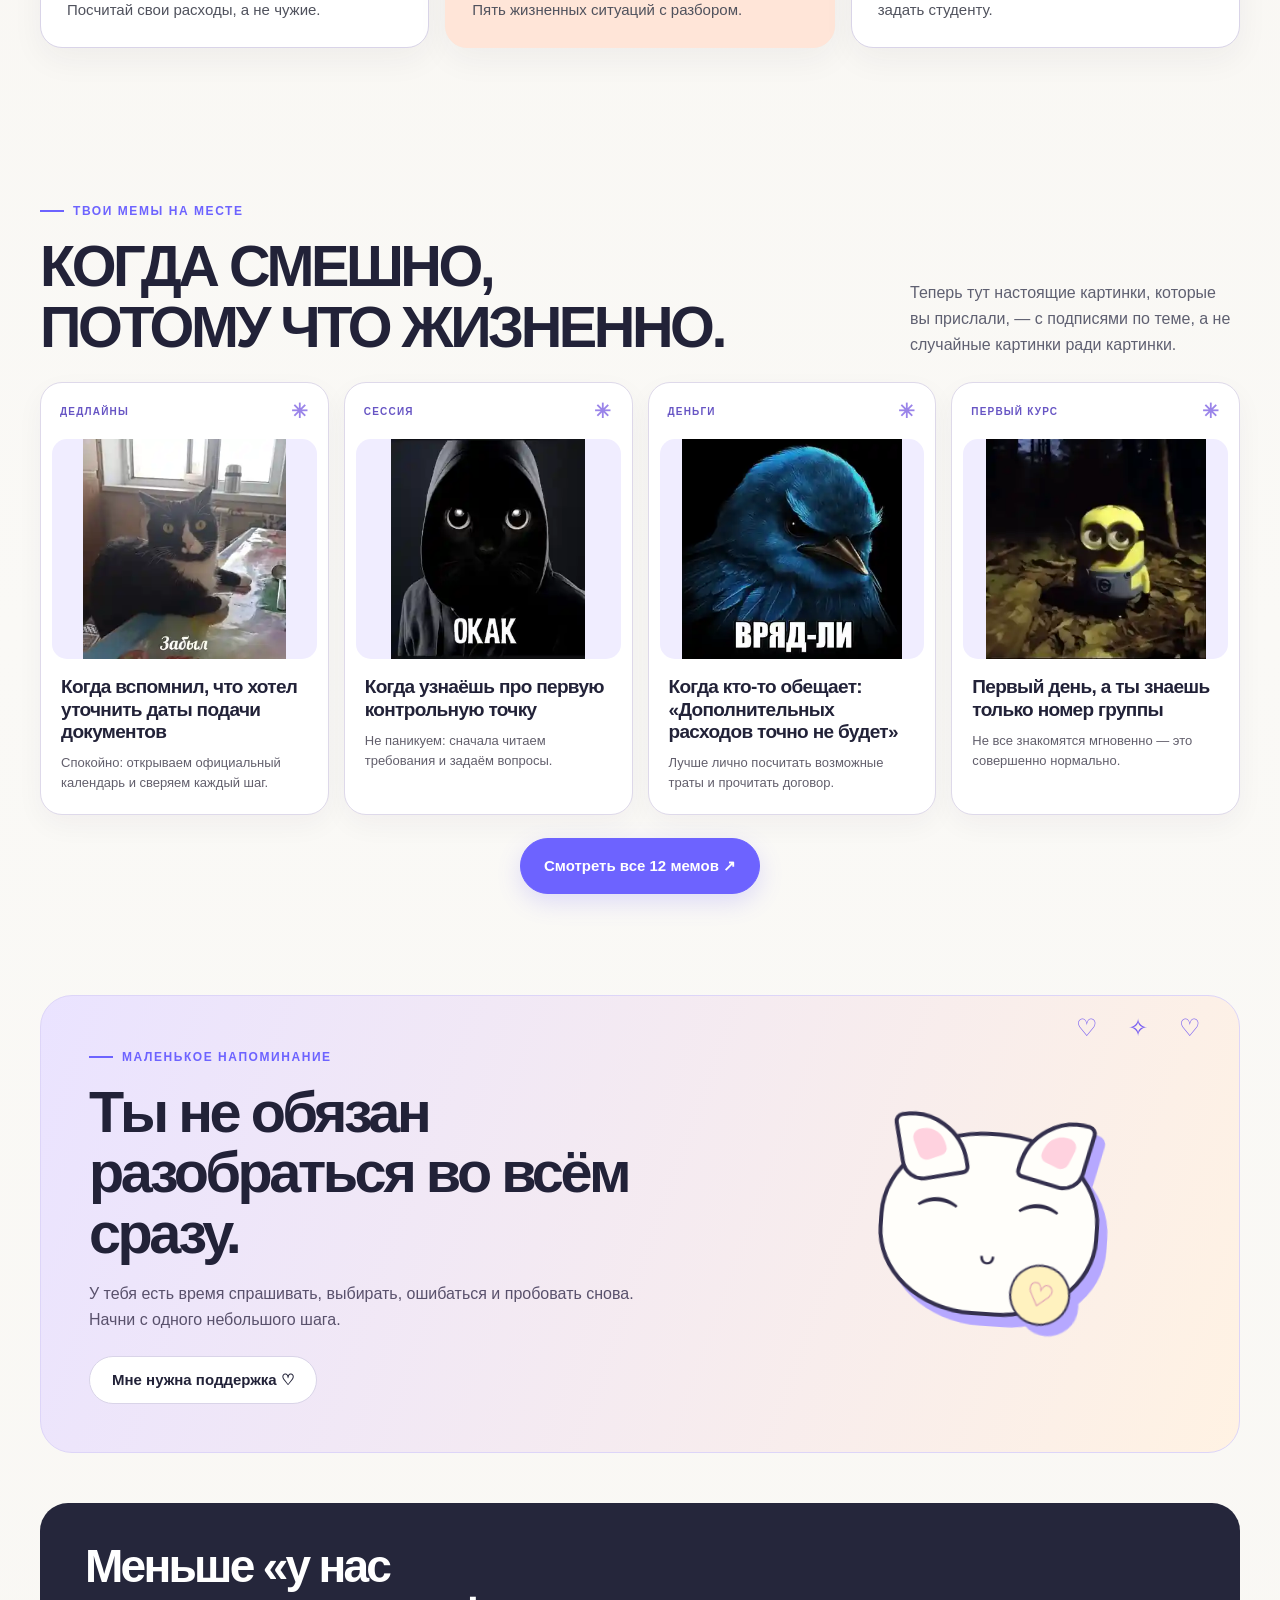
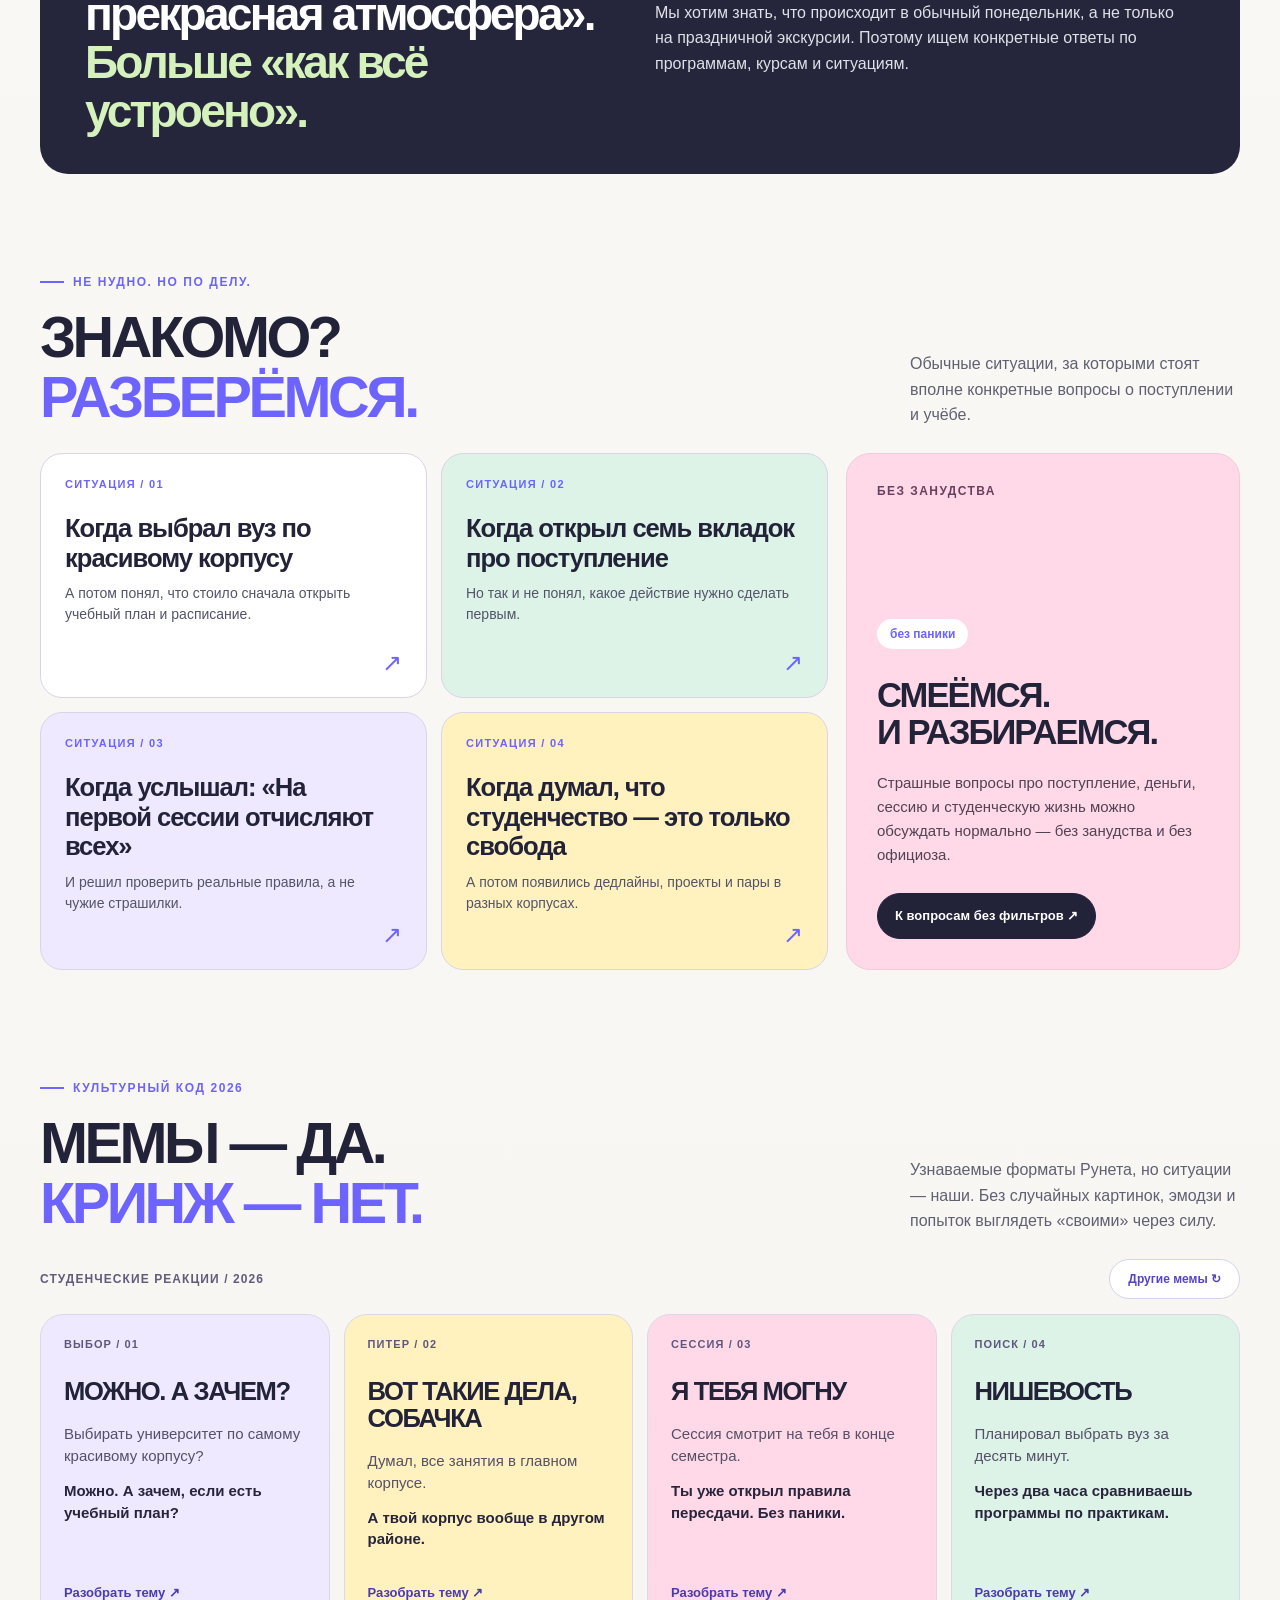
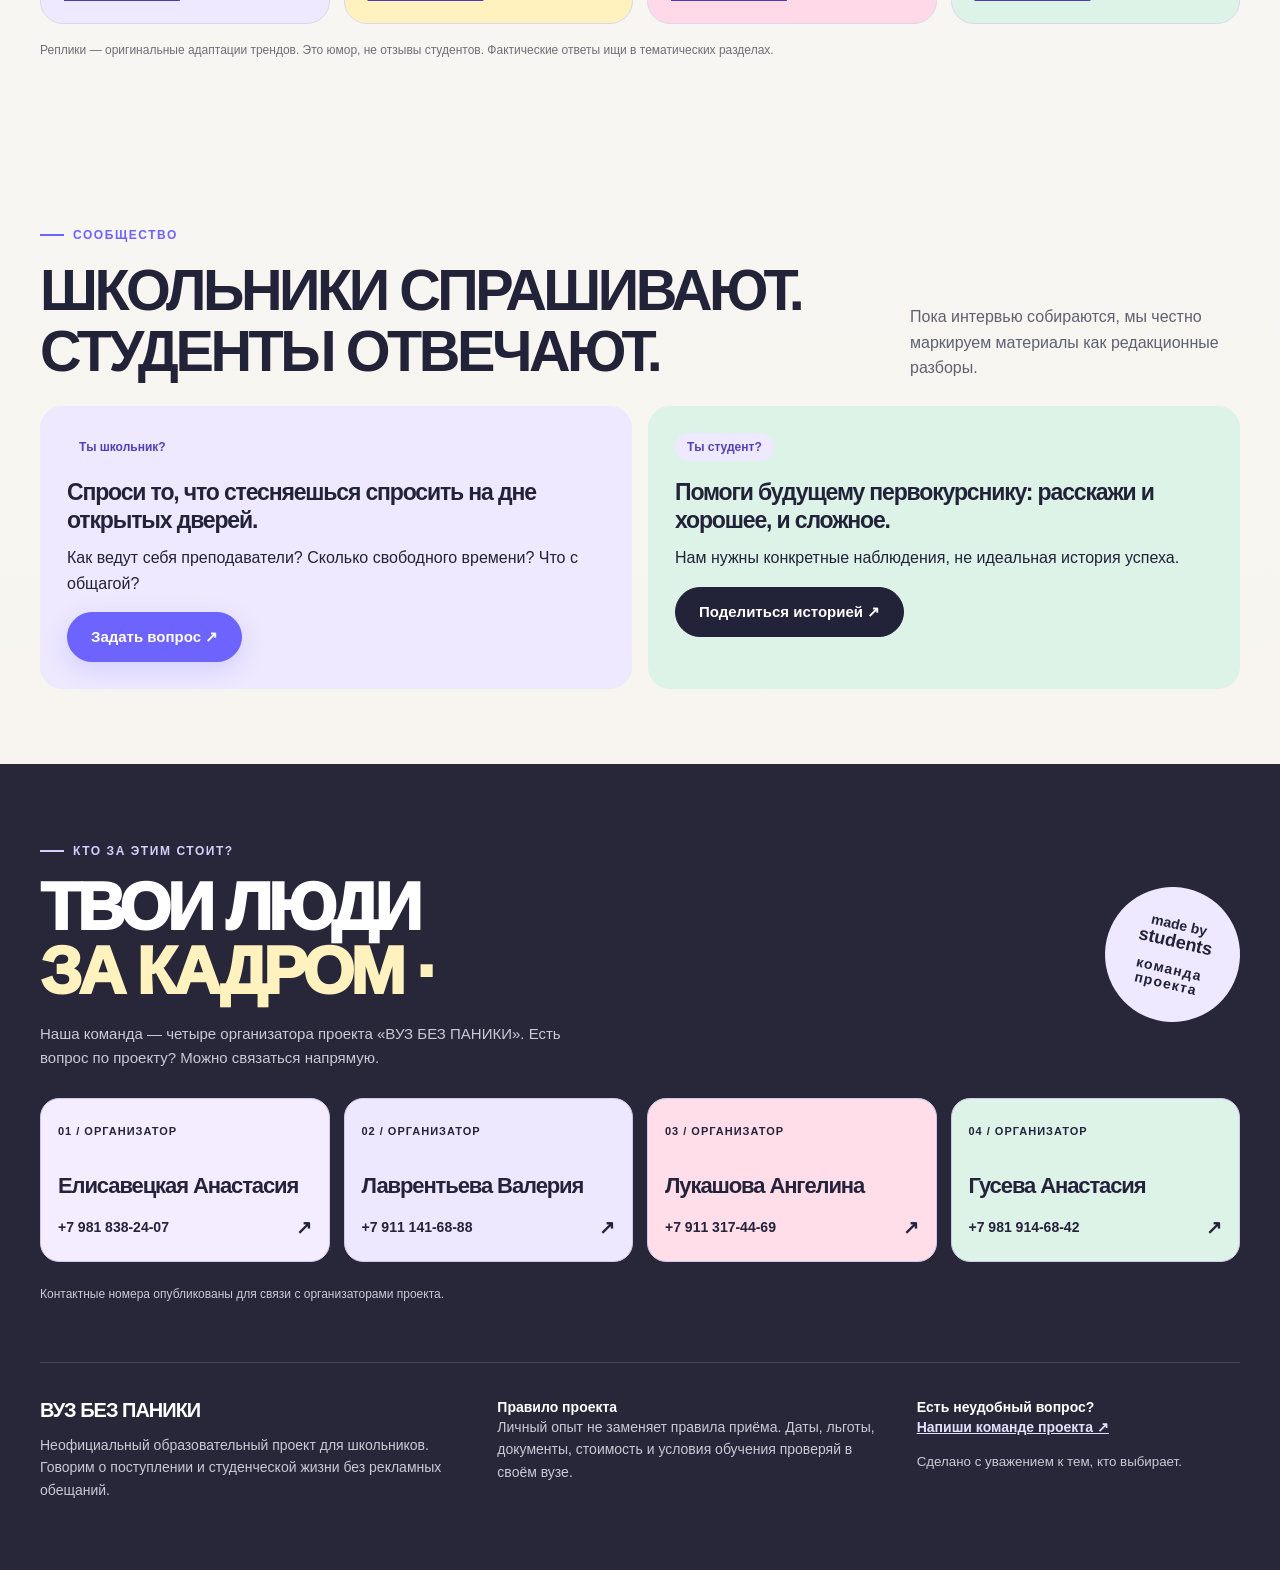
==== commit fa69aea0: "Restore 12 uploaded meme images; add motivation page and new cap logo" ====
--- a/docs/index.html
+++ b/docs/index.html
@@ -2,10 +2,10 @@
 <html lang="ru"><head><meta charset="utf-8"><meta name="viewport" content="width=device-width,initial-scale=1">
 <meta name="theme-color" content="#f7f8f5"><meta name="description" content="Неформальный гид о поступлении и жизни в вузах Петербурга">
 <title>Главная — ВУЗ БЕЗ ПАНИКИ</title>
-<link rel="icon" href="data:image/svg+xml,%3Csvg xmlns='http://www.w3.org/2000/svg' viewBox='0 0 64 64'%3E%3Crect width='64' height='64' rx='15' fill='%23695be8'/%3E%3Cpath d='m16 22 16 21 16-21' fill='none' stroke='white' stroke-width='7' stroke-linecap='round'/%3E%3C/svg%3E">
-<link rel="stylesheet" href="./style.css?v=12"></head><body data-page="index.html">
+<link rel="icon" type="image/svg+xml" href="./logo.svg">
+<link rel="stylesheet" href="./style.css?v=13"></head><body data-page="index.html">
 <a class="skip" href="#main">Перейти к содержанию</a>
-<header class="header"><div class="wrap header-row"><a class="brand" href="./index.html" aria-label="ВУЗ БЕЗ ПАНИКИ — главная"><span class="brand-mark">↗</span><span>ВУЗ <em>БЕЗ</em><br>ПАНИКИ</span></a><button class="menu-toggle" type="button" aria-expanded="false" aria-controls="nav">Меню <span aria-hidden="true">☰</span></button><nav class="nav" id="nav" aria-label="Разделы"><a href="./index.html" aria-current="page">Главная</a><a href="./bez-filtrov.html" >Без фильтров</a><a href="./postuplenie.html" >Поступление</a><a href="./dengi.html" >Деньги</a><a href="./vuzy.html" >Вузы СПб</a><a href="./perviy-kurs.html" >Первый курс</a><a href="./rentgen.html">Рентген вуза</a><a href="./sprosi.html" >Спроси</a></nav></div></header>
+<header class="header"><div class="wrap header-row"><a class="brand" href="./index.html" aria-label="ВУЗ БЕЗ ПАНИКИ — главная"><img class="brand-mark brand-logo" src="./logo.svg" alt="" width="42" height="42"><span>ВУЗ <em>БЕЗ</em><br>ПАНИКИ</span></a><button class="menu-toggle" type="button" aria-expanded="false" aria-controls="nav">Меню <span aria-hidden="true">☰</span></button><nav class="nav" id="nav" aria-label="Разделы"><a href="./index.html" aria-current="page">Главная</a><a href="./bez-filtrov.html" >Без фильтров</a><a href="./postuplenie.html" >Поступление</a><a href="./dengi.html" >Деньги</a><a href="./vuzy.html" >Вузы СПб</a><a href="./perviy-kurs.html" >Первый курс</a><a href="./rentgen.html">Рентген вуза</a><a href="./memes.html">Мемы</a><a href="./support.html">Ты справишься ♡</a><a href="./sprosi.html" >Спроси</a></nav></div></header>
 <main id="main">
 <div class="meme-ticker" aria-hidden="true"><div class="meme-ticker-track"><span>ДЕДЛАЙНЫ БЕЗ ПАНИКИ · НЕУДОБНЫЕ ВОПРОСЫ — НОРМ · ОБЩАГА НЕ ПО БУКЛЕТУ · СЕССИЯ НЕ ХОРРОР ·&nbsp;&nbsp;</span><span>ДЕДЛАЙНЫ БЕЗ ПАНИКИ · НЕУДОБНЫЕ ВОПРОСЫ — НОРМ · ОБЩАГА НЕ ПО БУКЛЕТУ · СЕССИЯ НЕ ХОРРОР ·&nbsp;&nbsp;</span></div></div><section class="hero"><div class="wrap hero-grid"><div><span class="eyebrow">Санкт-Петербург · студенческая реальность</span><h1>В ВУЗ?<br><span class="violet">БЕЗ ПАНИКИ.</span><br>БЕЗ ПРИКРАС.</h1><p class="lead">Здесь говорим о том, что редко обсуждают на дне открытых дверей: сессия, ошибки, общага, деньги, люди и жизнь после зачисления.</p><div class="actions"><a class="button" href="./bez-filtrov.html">Читать неудобные вопросы ↗</a><a class="button-light" href="./sprosi.html">Спросить своё</a></div><p class="hero-note">Без выдуманных отзывов и рейтингов. Личный опыт — только от настоящих студентов.</p><button class="anti-panic" id="anti-panic" type="button"> Кнопка антипаники</button><p id="anti-panic-text" class="anti-panic-text" role="status" aria-live="polite" hidden></p></div><div class="art"><div class="ring"></div><div class="orbit-sticker orbit-star" aria-hidden="true"></div><div class="orbit-sticker orbit-note" aria-hidden="true">NO PANIC<br>CLUB</div><div class="orbit-sticker orbit-arrow" aria-hidden="true">↘</div><div class="art-paper"><small>ЗАПИСКА БУДУЩЕМУ СТУДЕНТУ</small><h2>«А если я не справлюсь?»</h2><p>Не нужно заранее знать ответы на всё. Главное — знать, где их искать и кого можно спросить.</p><span class="sticker">спрашивать<br>нормально ·</span></div></div></div></section>
 <section class="section wrap"><div class="section-head"><div><span class="eyebrow">Выбери свой маршрут</span><h2>Что тебя<br>беспокоит?</h2></div><p>Не нужно листать бесконечную страницу. У каждой темы есть собственный раздел.</p></div><div class="grid grid3">
@@ -15,7 +15,7 @@
 <a class="card reveal" href="./dengi.html"><span class="num">04 / ДЕНЬГИ</span><span class="arr">↗</span><div><h3>Во сколько это обойдётся?</h3><p>Посчитай свои расходы, а не чужие.</p></div></a>
 <a class="card peach reveal" href="./perviy-kurs.html"><span class="num">05 / ПЕРВЫЙ КУРС</span><span class="arr">↗</span><div><h3>Как не потеряться?</h3><p>Пять жизненных ситуаций с разбором.</p></div></a>
 <a class="card reveal" href="./rentgen.html"><span class="num">06 / НОВОЕ</span><span class="arr">↗</span><div><h3>Вуз на рентгене</h3><p>Собери вопросы, которые действительно стоит задать студенту.</p></div></a></div></section>
-<section class="wrap" style="padding-bottom:20px"><div class="feature"><h2>Меньше «у нас прекрасная атмосфера».<br><span style="color:#d5f2bc">Больше «как всё устроено».</span></h2><p>Мы хотим знать, что происходит в обычный понедельник, а не только на праздничной экскурсии. Поэтому ищем конкретные ответы по программам, курсам и ситуациям.</p></div></section>
+<section class="section wrap" id="memes"><div class="section-head"><div><span class="eyebrow">Твои мемы на месте</span><h2>Когда смешно,<br>потому что жизненно.</h2></div><p>Теперь тут настоящие картинки, которые вы прислали, — с подписями по теме, а не случайные картинки ради картинки.</p></div><div class="photo-meme-grid"><article class="photo-meme-card reveal"><div class="photo-meme-head"><span>ДЕДЛАЙНЫ</span><span aria-hidden="true">✳</span></div><img src="./assets/memes/IMG_8764.webp" alt="Мем, присланный участниками проекта: Когда вспомнил, что хотел уточнить даты подачи документов" width="380" height="320" loading="lazy" decoding="async"><div class="photo-meme-copy"><h3>Когда вспомнил, что хотел уточнить даты подачи документов</h3><p>Спокойно: открываем официальный календарь и сверяем каждый шаг.</p></div></article><article class="photo-meme-card reveal"><div class="photo-meme-head"><span>СЕССИЯ</span><span aria-hidden="true">✳</span></div><img src="./assets/memes/IMG_8769.webp" alt="Мем, присланный участниками проекта: Когда узнаёшь про первую контрольную точку" width="380" height="320" loading="lazy" decoding="async"><div class="photo-meme-copy"><h3>Когда узнаёшь про первую контрольную точку</h3><p>Не паникуем: сначала читаем требования и задаём вопросы.</p></div></article><article class="photo-meme-card reveal"><div class="photo-meme-head"><span>ДЕНЬГИ</span><span aria-hidden="true">✳</span></div><img src="./assets/memes/IMG_8768.webp" alt="Мем, присланный участниками проекта: Когда кто-то обещает: «Дополнительных расходов точно не будет»" width="380" height="320" loading="lazy" decoding="async"><div class="photo-meme-copy"><h3>Когда кто-то обещает: «Дополнительных расходов точно не будет»</h3><p>Лучше лично посчитать возможные траты и прочитать договор.</p></div></article><article class="photo-meme-card reveal"><div class="photo-meme-head"><span>ПЕРВЫЙ КУРС</span><span aria-hidden="true">✳</span></div><img src="./assets/memes/IMG_8761.webp" alt="Мем, присланный участниками проекта: Первый день, а ты знаешь только номер группы" width="380" height="320" loading="lazy" decoding="async"><div class="photo-meme-copy"><h3>Первый день, а ты знаешь только номер группы</h3><p>Не все знакомятся мгновенно — это совершенно нормально.</p></div></article></div><p class="meme-gallery-bottom"><a href="./memes.html" class="button">Смотреть все 12 мемов ↗</a></p></section><section class="soft-encourage wrap" aria-label="Немного поддержки"><div class="soft-scribble" aria-hidden="true">♡ ✧ ♡</div><div><span class="eyebrow">Маленькое напоминание</span><h2>Ты не обязан<br>разобраться во всём сразу.</h2><p>У тебя есть время спрашивать, выбирать, ошибаться и пробовать снова. Начни с одного небольшого шага.</p><a href="./support.html" class="button-light">Мне нужна поддержка ♡</a></div><div class="soft-cat" aria-hidden="true"><div class="soft-cat-ear ear-left"></div><div class="soft-cat-ear ear-right"></div><div class="soft-cat-face"><span class="cat-eyes">⌒　⌒</span><span class="cat-mouth">ᴗ</span></div><div class="cat-paw">♡</div></div></section><section class="wrap" style="padding-bottom:20px"><div class="feature"><h2>Меньше «у нас прекрасная атмосфера».<br><span style="color:#d5f2bc">Больше «как всё устроено».</span></h2><p>Мы хотим знать, что происходит в обычный понедельник, а не только на праздничной экскурсии. Поэтому ищем конкретные ответы по программам, курсам и ситуациям.</p></div></section>
 
 <section class="section wrap realtalk" aria-labelledby="realtalk-heading">
   <div class="section-head">
@@ -76,4 +76,4 @@
 <div class="team-top"><div><span class="eyebrow">Кто за этим стоит?</span><h2>ТВОИ ЛЮДИ<br><span>ЗА КАДРОМ ·</span></h2><p>Наша команда — четыре организатора проекта «ВУЗ БЕЗ ПАНИКИ». Есть вопрос по проекту? Можно связаться напрямую.</p></div>
 <div class="team-bubble" aria-hidden="true">made by<br><b>students</b><span>команда проекта</span></div></div>
 <div class="team-grid"><article class="team-person"><span class="team-num">01 / ОРГАНИЗАТОР</span><h3>Елисавецкая Анастасия</h3><a href="tel:+79818382407" aria-label="Позвонить: Елисавецкая Анастасия, +7 981 838-24-07">+7 981 838-24-07 <span aria-hidden="true">↗</span></a></article><article class="team-person"><span class="team-num">02 / ОРГАНИЗАТОР</span><h3>Лаврентьева Валерия</h3><a href="tel:+79111416888" aria-label="Позвонить: Лаврентьева Валерия, +7 911 141-68-88">+7 911 141-68-88 <span aria-hidden="true">↗</span></a></article><article class="team-person"><span class="team-num">03 / ОРГАНИЗАТОР</span><h3>Лукашова Ангелина</h3><a href="tel:+79113174469" aria-label="Позвонить: Лукашова Ангелина, +7 911 317-44-69">+7 911 317-44-69 <span aria-hidden="true">↗</span></a></article><article class="team-person"><span class="team-num">04 / ОРГАНИЗАТОР</span><h3>Гусева Анастасия</h3><a href="tel:+79819146842" aria-label="Позвонить: Гусева Анастасия, +7 981 914-68-42">+7 981 914-68-42 <span aria-hidden="true">↗</span></a></article></div>
-<p class="team-note">Контактные номера опубликованы для связи с организаторами проекта.</p></div><div class="wrap footer-grid"><div><h3>ВУЗ БЕЗ ПАНИКИ <span class="violet"></span></h3><p>Неофициальный образовательный проект для школьников. Говорим о поступлении и студенческой жизни без рекламных обещаний.</p></div><div><b>Правило проекта</b><p>Личный опыт не заменяет правила приёма. Даты, льготы, документы, стоимость и условия обучения проверяй в своём вузе.</p></div><div><b>Есть неудобный вопрос?</b><p><a href="./sprosi.html">Напиши команде проекта ↗</a></p><small>Сделано с уважением к тем, кто выбирает.</small></div></div></footer><script defer src="./app.js?v=12"></script></body></html>+<p class="team-note">Контактные номера опубликованы для связи с организаторами проекта.</p></div><div class="wrap footer-grid"><div><h3>ВУЗ БЕЗ ПАНИКИ <span class="violet"></span></h3><p>Неофициальный образовательный проект для школьников. Говорим о поступлении и студенческой жизни без рекламных обещаний.</p></div><div><b>Правило проекта</b><p>Личный опыт не заменяет правила приёма. Даты, льготы, документы, стоимость и условия обучения проверяй в своём вузе.</p></div><div><b>Есть неудобный вопрос?</b><p><a href="./sprosi.html">Напиши команде проекта ↗</a></p><small>Сделано с уважением к тем, кто выбирает.</small></div></div></footer><script defer src="./app.js?v=13"></script></body></html>
--- a/docs/style.css
+++ b/docs/style.css
@@ -387,3 +387,104 @@
   .orbit-note{transform:rotate(-7deg)}
   .card .arr,.realtalk-card,.meme26-card,.button,.button-light,.button-dark,.menu-toggle,.filter{transition:none!important}
 }
+
+
+/* November update: actual submitted memes, motivational page and cap logo */
+.brand-mark.brand-logo{display:block;flex:none;width:42px;height:42px;object-fit:contain;box-shadow:none!important;background:transparent!important;border:0!important;border-radius:0!important;transform:none!important}
+.brand:hover .brand-mark.brand-logo{transform:rotate(-7deg) scale(1.06)!important;transition:transform .3s ease}
+.header{overflow:visible}.nav{gap:2px}.nav a{padding:11px 8px}
+.nav a[href="./support.html"]{background:#f0ebff;color:#5e4bcd;border-radius:12px}
+.nav a[href="./support.html"][aria-current="page"]{background:var(--purple);color:white}
+.photo-meme-grid{display:grid;grid-template-columns:repeat(4,minmax(0,1fr));gap:15px}
+.photo-meme-card{min-width:0;display:flex;flex-direction:column;overflow:hidden;background:#fff;border:1px solid #ded9ea;border-radius:22px;box-shadow:0 10px 28px rgba(39,31,77,.045);transition:transform .35s cubic-bezier(.15,.8,.2,1),box-shadow .35s ease}
+.photo-meme-card:hover,.photo-meme-card:focus-within{transform:translateY(-5px) rotate(-.5deg);box-shadow:0 20px 42px rgba(58,47,114,.11)}
+.photo-meme-head{display:flex;justify-content:space-between;align-items:center;padding:16px 19px;gap:7px;font-size:10px;font-weight:900;letter-spacing:.12em;color:#6755c4}
+.photo-meme-head span:last-child{font-size:20px;color:#9a84e9}
+.photo-meme-card img{width:calc(100% - 22px);height:220px;object-fit:contain;align-self:center;background:#f0edff;border-radius:15px;display:block}
+.photo-meme-copy{padding:17px 20px 21px}
+.photo-meme-copy h3{font-size:19px;line-height:1.18;letter-spacing:-.035em;margin:0 0 10px}
+.photo-meme-copy p{font-size:13px;line-height:1.52;color:#625f6c;margin:0}
+.meme-gallery-bottom{text-align:center;margin-top:23px}
+.meme-context{padding-top:12px;padding-bottom:64px}.meme-context .section-head{margin-bottom:19px}
+.meme-context .photo-meme-grid{grid-template-columns:repeat(2,minmax(0,1fr))}
+.meme-context .photo-meme-card img{height:235px}
+.soft-encourage{position:relative;overflow:hidden;display:grid;grid-template-columns:1.25fr .75fr;align-items:center;gap:25px;margin-top:10px;margin-bottom:50px;background:linear-gradient(110deg,#eae3ff,#fff2e3);border:1px solid #ddd5f8;border-radius:32px;padding:48px}
+.soft-encourage h2{font-size:clamp(35px,4.5vw,62px);max-width:590px;margin-bottom:18px;position:relative;z-index:1}
+.soft-encourage p{font-size:16px;max-width:590px;color:#59516c;position:relative;z-index:1;margin-bottom:23px}
+.soft-scribble{position:absolute;top:18px;right:26px;color:#765cf2;font-size:24px;letter-spacing:.5em;animation:vbpHeartBob 5s ease-in-out infinite}
+.soft-cat{position:relative;width:220px;height:184px;margin:auto;align-self:center;background:#fffefa;border:4px solid #34304e;border-radius:48% 48% 45% 45%;transform:rotate(4deg);filter:drop-shadow(9px 10px 0 #b6a8ff);animation:vbpCatBob 5s ease-in-out infinite}
+.soft-cat-ear{position:absolute;width:67px;height:71px;background:#fffefa;border:4px solid #34304e;top:-24px;border-radius:12px 78px 10px 30px;z-index:-1}
+.soft-cat-ear:after{content:"";position:absolute;left:13px;top:14px;width:29px;height:32px;background:#ffd2df;border-radius:12px 28px 10px 12px;transform:rotate(-10deg)}
+.ear-left{left:10px;transform:rotate(-13deg)}.ear-right{right:10px;transform:scaleX(-1) rotate(-13deg)}
+.soft-cat-face{position:absolute;top:58px;left:0;right:0;text-align:center;color:#302c48}
+.cat-eyes{font-size:45px;font-weight:800;letter-spacing:.13em}
+.cat-mouth{display:block;font-size:28px;margin-top:-16px}
+.cat-paw{position:absolute;bottom:-10px;right:20px;background:#fff2bf;border:2px solid #34304e;border-radius:50%;width:61px;height:61px;display:grid;place-content:center;font-size:32px;color:#d17aaf;transform:rotate(12deg)}
+@keyframes vbpCatBob{50%{transform:translateY(-9px) rotate(0)}}@keyframes vbpHeartBob{50%{transform:translateY(8px) rotate(8deg)}}
+.support-hero{position:relative;isolation:isolate;overflow:hidden;background:radial-gradient(circle at 20% 18%,#f8deed 0,transparent 31%),radial-gradient(circle at 90% 46%,#dfd9ff 0,transparent 35%),#f8f3ff;min-height:490px;padding:90px 0 100px;border-bottom:1px solid var(--border)}
+.support-hero-inner{position:relative;z-index:2}.support-hero h1{max-width:990px;font-size:clamp(54px,8vw,112px);line-height:.98}.support-hero .lead{max-width:720px}
+.support-doodles{position:absolute;inset:0;overflow:hidden;z-index:0;pointer-events:none}
+.support-doodles span{position:absolute;display:block;color:#7762db;opacity:.13;font-size:clamp(18px,2.6vw,32px);font-weight:830;white-space:nowrap;animation:vbpPhraseDrift 12s ease-in-out infinite alternate}
+.support-doodles span:nth-child(1){left:4%;top:8%;transform:rotate(-11deg)}
+.support-doodles span:nth-child(2){right:5%;top:9%;transform:rotate(8deg);animation-delay:-4s}
+.support-doodles span:nth-child(3){left:2%;bottom:11%;transform:rotate(9deg);animation-delay:-6s}
+.support-doodles span:nth-child(4){right:1%;bottom:15%;transform:rotate(-7deg);animation-delay:-9s}
+.support-floating-heart{position:absolute;right:3%;top:32%;font-size:150px;color:#a28df2;opacity:.22;animation:vbpHeartBob 5s ease-in-out infinite}
+.support-spark{font-size:29px;color:#967de8;display:block;animation:vbpSparkSpin 12s linear infinite;width:max-content;margin-bottom:8px}
+@keyframes vbpSparkSpin{to{transform:rotate(360deg)}}@keyframes vbpPhraseDrift{to{translate:9px -14px;opacity:.21}}
+.motivation-box{padding:36px;background:linear-gradient(125deg,#dfd7ff,#f5ebff 53%,#fce5f0);border-radius:30px;text-align:center;position:relative;overflow:hidden}
+.motivation-deco{position:absolute;font-size:35px;letter-spacing:1em;color:#8f7bd9;opacity:.36;top:27px;right:2%;animation:vbpHeartBob 6s ease-in-out infinite}
+.motivation-paper{background:#fff;max-width:700px;margin:10px auto 30px;border:1px solid #e5dcf4;border-radius:24px;padding:54px 55px 45px;box-shadow:0 15px 35px #423a7723;transform:rotate(-1deg);animation:vbpFloatPaperMobile 6.5s ease-in-out infinite}
+.motivation-paper-kicker{font-size:12px;letter-spacing:.12em;color:var(--purple);font-weight:900}
+.motivation-paper p{font-size:clamp(26px,4vw,45px);line-height:1.24;letter-spacing:-.045em;color:var(--ink);font-weight:840;margin:24px 0 20px}
+.motivation-signature{font-size:14px;color:#8179a1;font-style:italic}
+.motivation-paper.note-change{animation:vbpNewNote .44s cubic-bezier(.2,.8,.2,1)}
+@keyframes vbpNewNote{0%{opacity:.2;transform:translateY(12px) rotate(2deg) scale(.97)}100%{opacity:1;transform:rotate(-1deg)}}
+.support-card-grid{display:grid;grid-template-columns:repeat(3,minmax(0,1fr));gap:17px}
+.support-note-card{position:relative;overflow:hidden;min-height:220px;padding:30px;border-radius:23px;border:1px solid var(--border);background:#fff;transition:transform .28s,box-shadow .28s}
+.support-note-card:hover{transform:translateY(-6px) rotate(-1deg);box-shadow:0 20px 40px #52458a13}
+.support-note-card .tag{font-size:10px;letter-spacing:.08em}.support-note-card h3{font-size:29px;max-width:260px;margin:28px 0 13px}.support-note-card p{font-size:15px;max-width:340px;margin-bottom:0}
+.support-note-spark{position:absolute;right:19px;top:13px;font-size:30px;color:#ad99ed;animation:vbpHeartBob 5s ease-in-out infinite}
+.support-note-card:nth-child(2n) .support-note-spark{animation-delay:-2.3s}
+.support-ending{padding:54px;border-radius:30px;background:#25243e;color:#fff;position:relative;overflow:hidden}
+.support-ending h2{font-size:clamp(45px,6vw,83px);max-width:850px}.support-ending h2 span{color:#d2c1ff}
+.support-ending p{max-width:650px;color:#e6e1f4;font-size:18px}.support-ending .actions{position:relative;z-index:1}
+.support-big-heart{position:absolute;right:5%;top:5%;color:#a995f6;opacity:.17;font-size:300px;line-height:1;animation:vbpHeartBob 4s ease-in-out infinite}
+@media(max-width:1200px){.photo-meme-grid{grid-template-columns:repeat(3,minmax(0,1fr))}.nav{gap:0}}
+@media(max-width:1100px){.nav.open{max-height:calc(100dvh - 90px);overflow-y:auto;padding-bottom:18px}.nav a[href="./support.html"]{padding:14px}}
+@media(max-width:790px){
+ .photo-meme-grid,.support-card-grid{grid-template-columns:repeat(2,minmax(0,1fr))}
+ .photo-meme-card img{height:215px}
+ .meme-context .photo-meme-grid{grid-template-columns:repeat(2,minmax(0,1fr))}
+ .soft-encourage{grid-template-columns:1fr;text-align:left;padding:32px 28px;gap:35px}
+ .soft-cat{width:170px;height:147px}
+ .soft-cat-face{top:45px}.cat-eyes{font-size:32px}
+ .support-hero{padding:65px 0 65px;min-height:0}
+ .support-hero h1{font-size:clamp(47px,9vw,78px)}
+ .support-doodles span:nth-child(n){font-size:18px}
+ .support-floating-heart{font-size:90px;top:50%}
+ .motivation-paper{padding:40px 27px 32px}
+}
+@media(max-width:600px){
+ .photo-meme-grid,.meme-context .photo-meme-grid,.support-card-grid{grid-template-columns:1fr}
+ .photo-meme-card img{height:auto;max-height:360px;aspect-ratio:1.16;object-fit:contain}
+ .photo-meme-copy h3{font-size:21px}
+ .photo-meme-head{padding:16px 19px 9px}
+ .soft-encourage{margin-top:10px;margin-bottom:45px;padding:29px 24px}
+ .soft-encourage h2{font-size:clamp(31px,8vw,42px)}
+ .support-hero h1{font-size:clamp(45px,11vw,63px)}
+ .support-doodles span:nth-child(2),.support-doodles span:nth-child(4){display:none}
+ .motivation-box{padding:19px 14px 27px}
+ .motivation-paper{padding:32px 24px 27px}
+ .motivation-paper p{font-size:clamp(27px,7.5vw,37px)}
+ .support-note-card{min-height:175px}
+ .support-note-card h3{font-size:25px;margin-top:20px}
+ .support-ending{padding:34px 24px}
+ .support-ending h2{font-size:clamp(42px,10vw,58px)}
+ .support-big-heart{font-size:170px;right:-30px;top:25px}
+}
+@media(prefers-reduced-motion:reduce){
+ .photo-meme-card,.support-note-card{transition:none!important}
+ .soft-scribble,.soft-cat,.support-doodles span,.support-floating-heart,.support-spark,.motivation-deco,.motivation-paper,.support-note-spark,.support-big-heart{animation:none!important}
+ .motivation-paper{transform:none!important}
+}
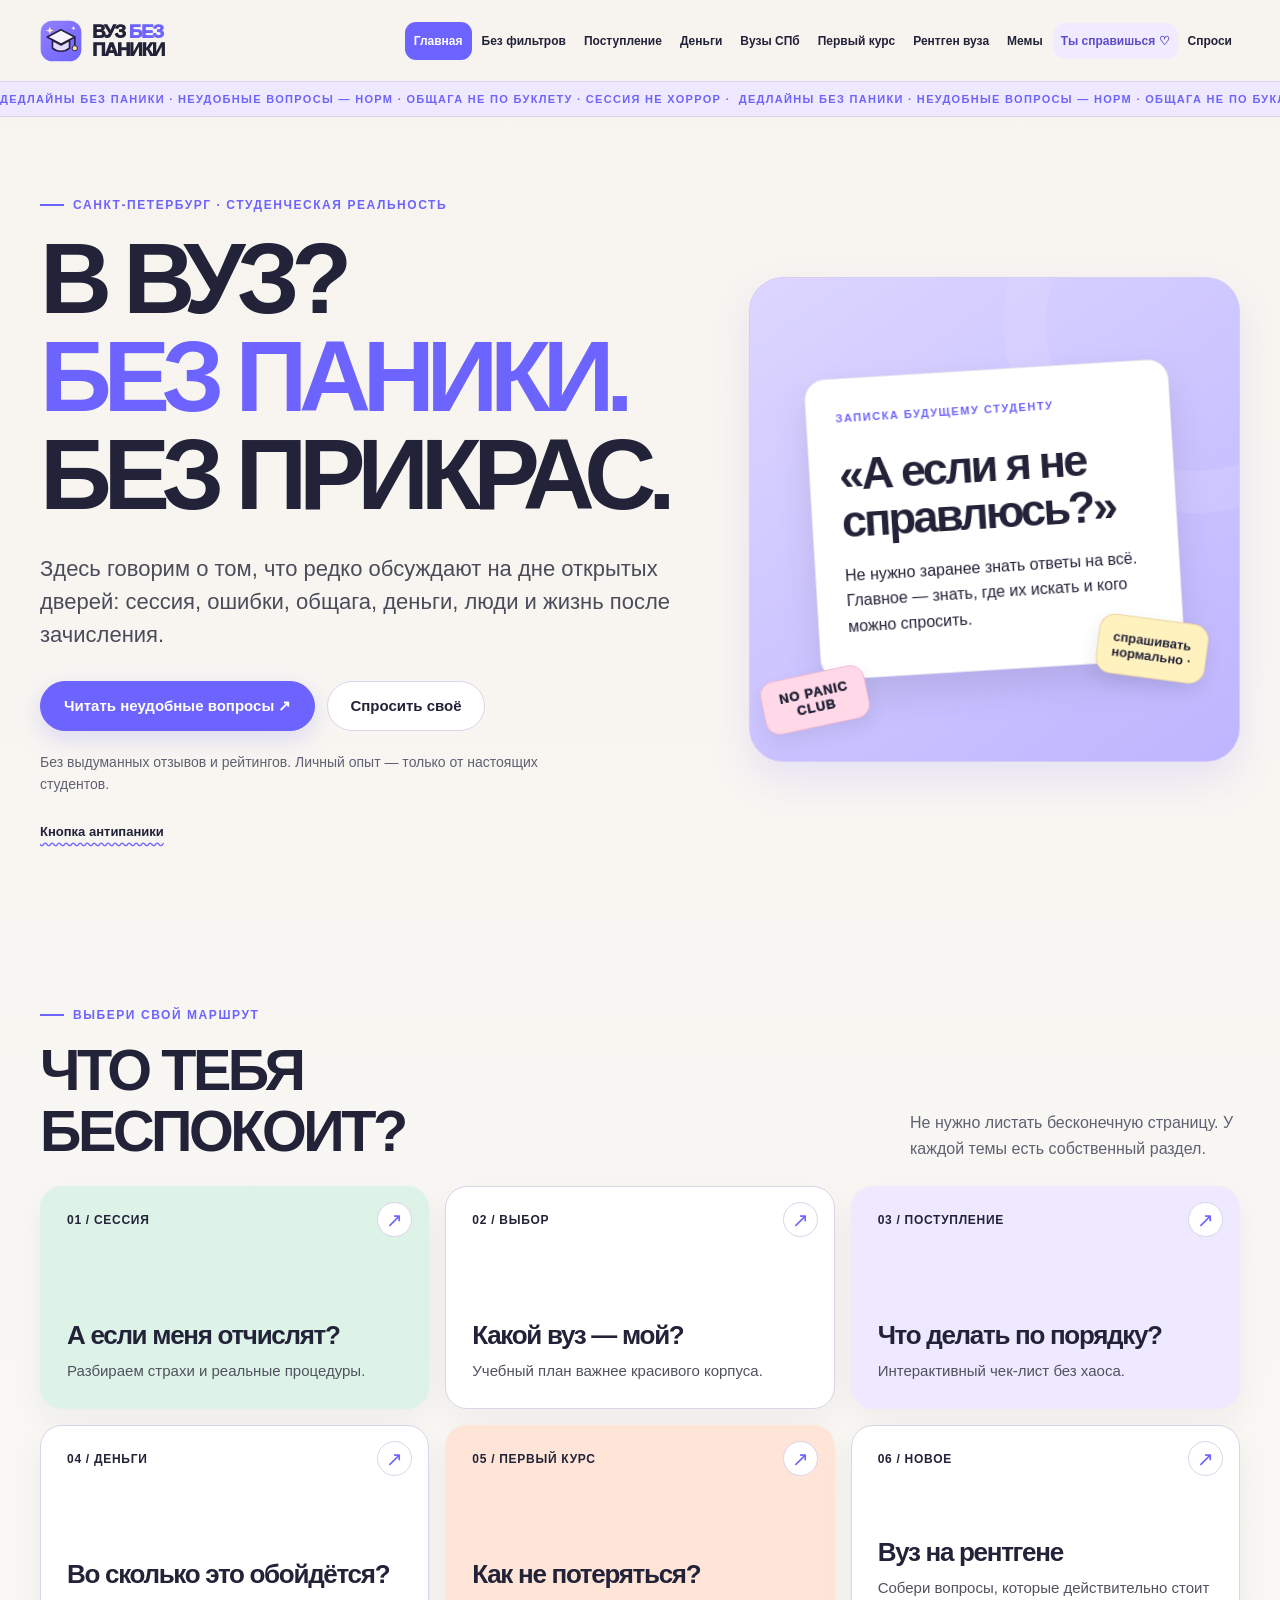
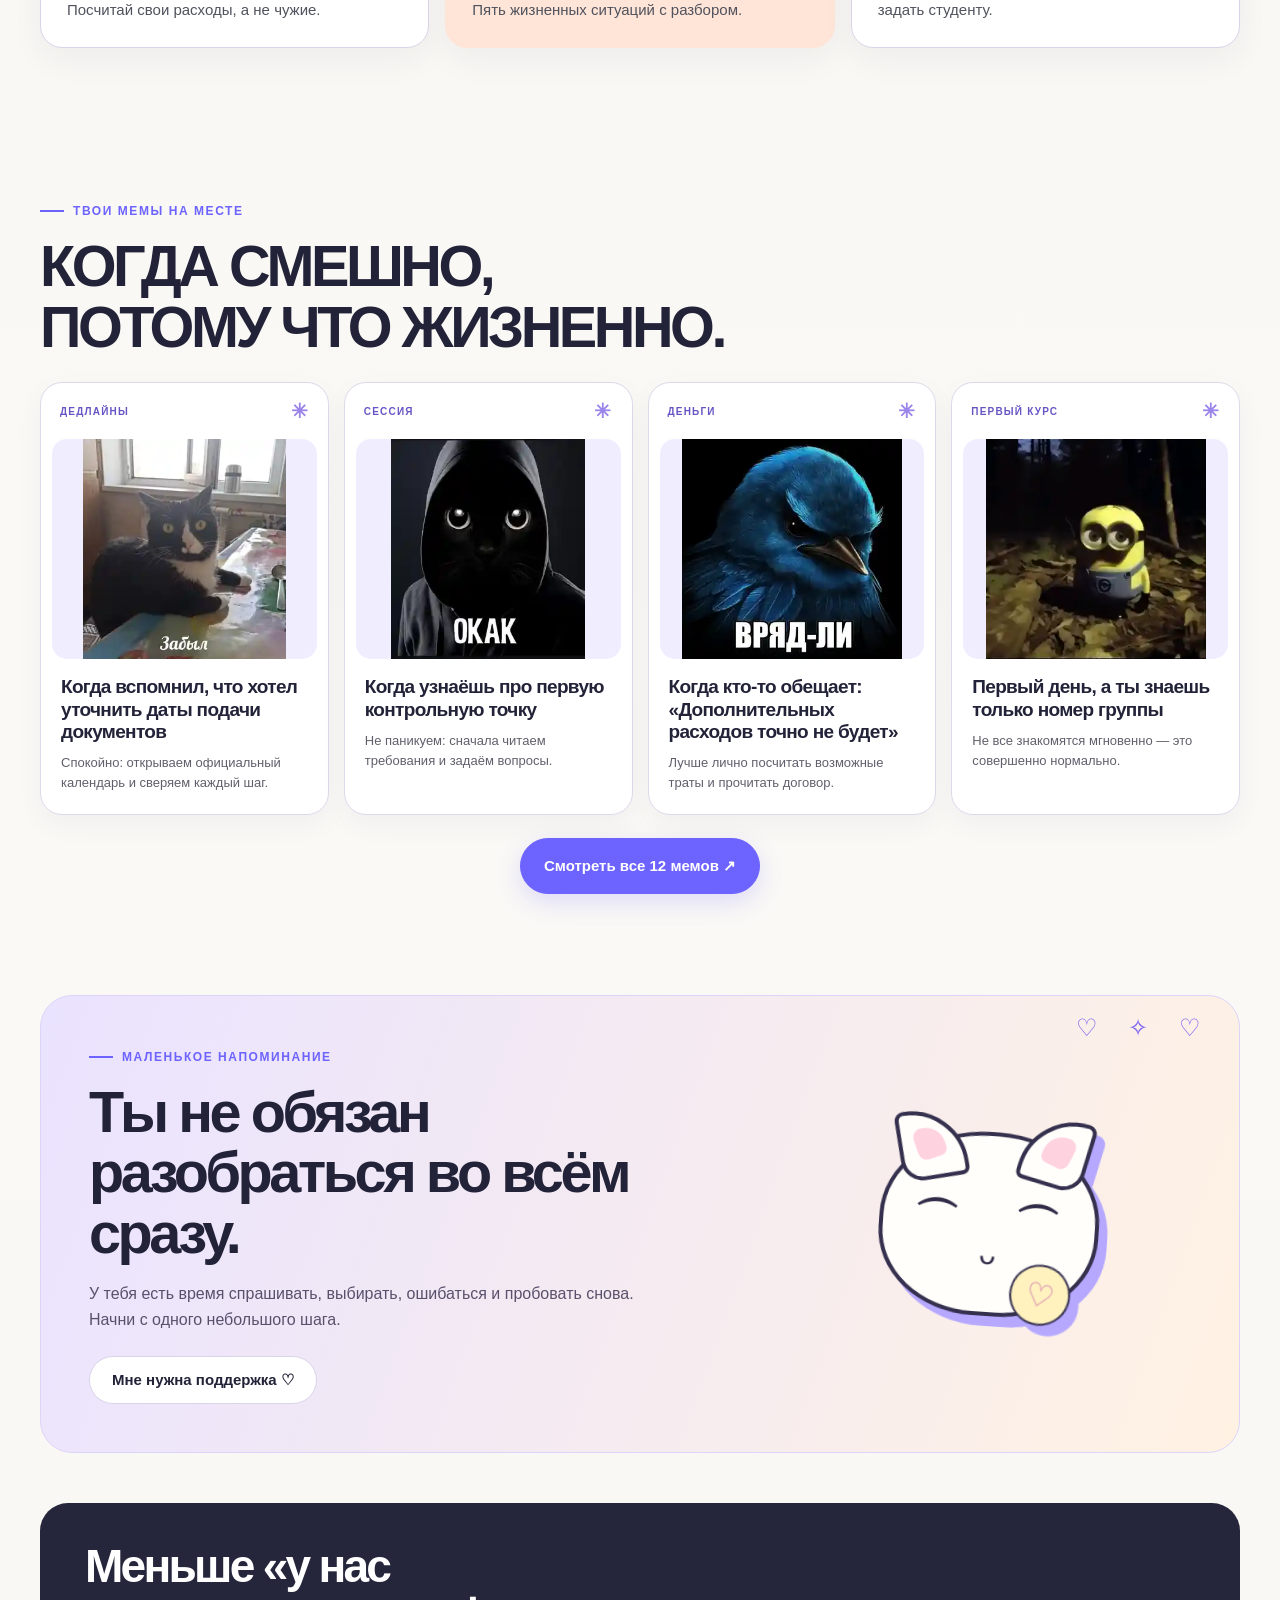
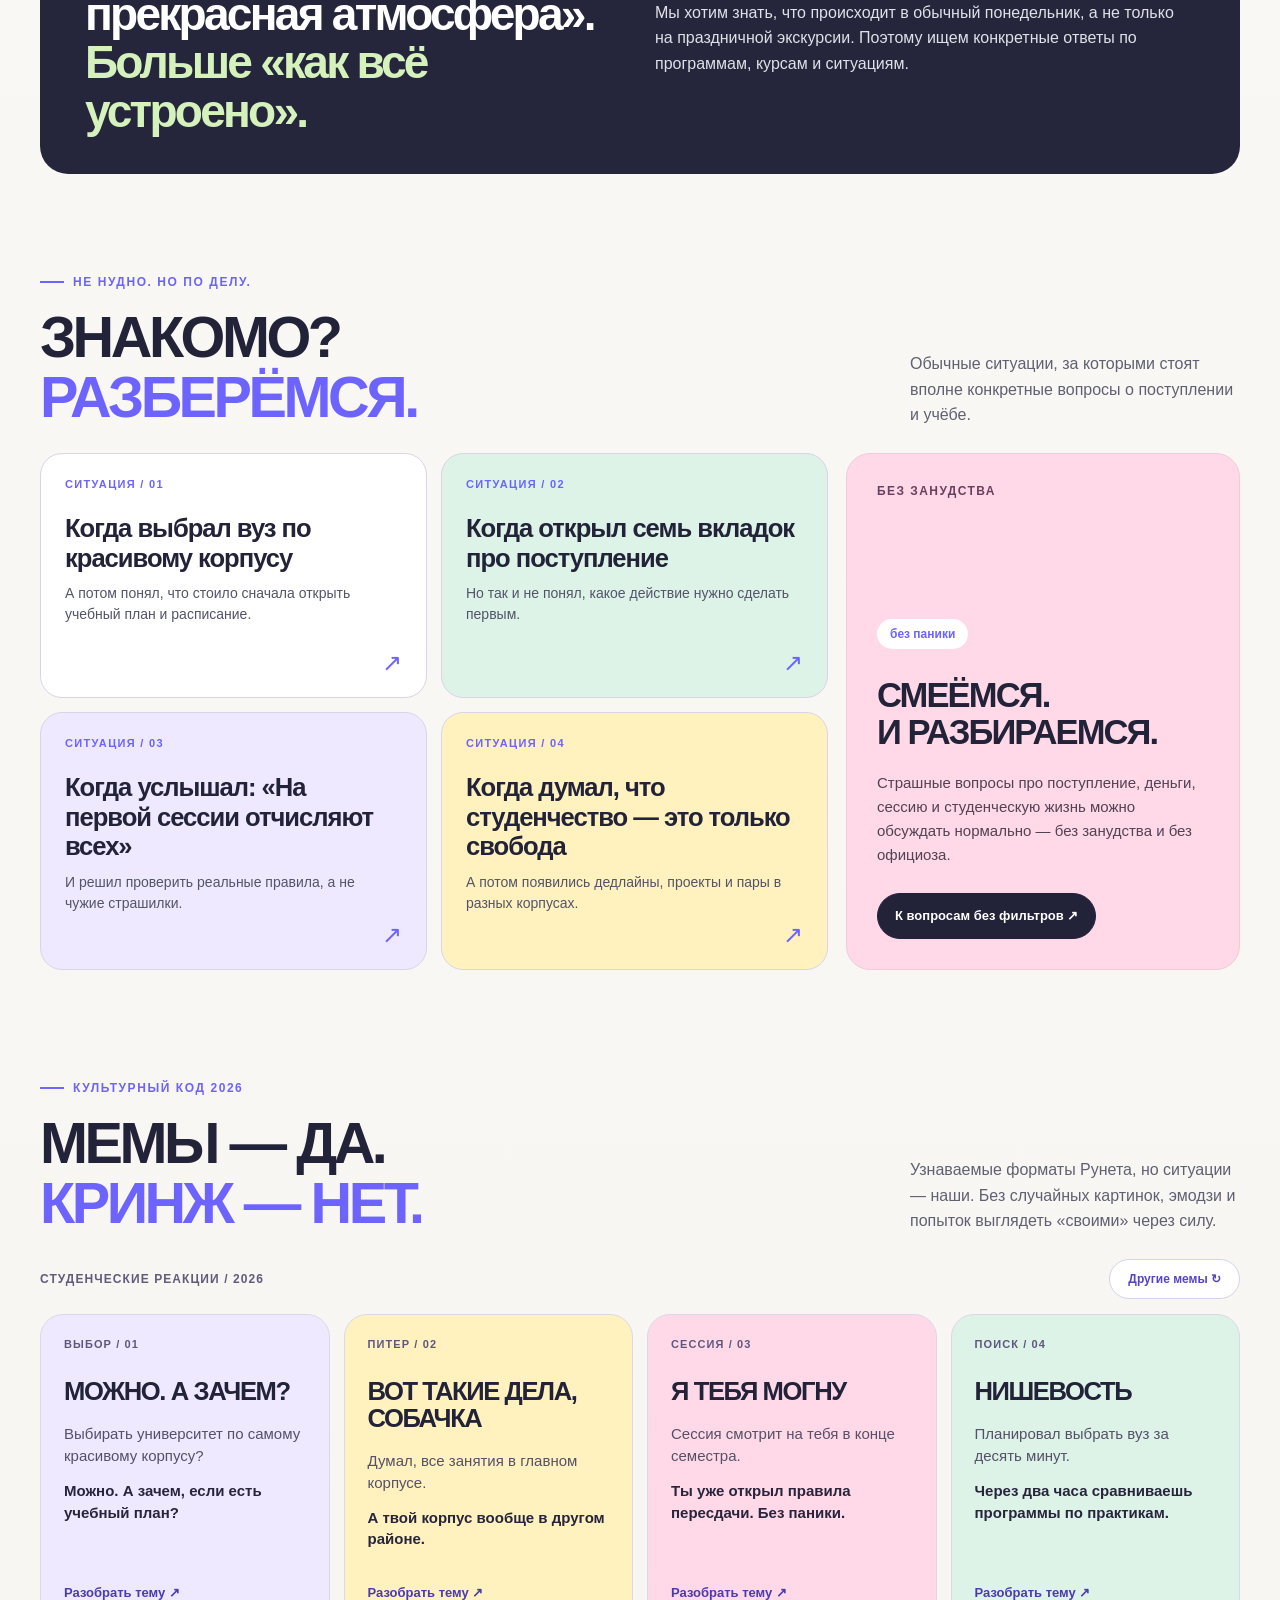
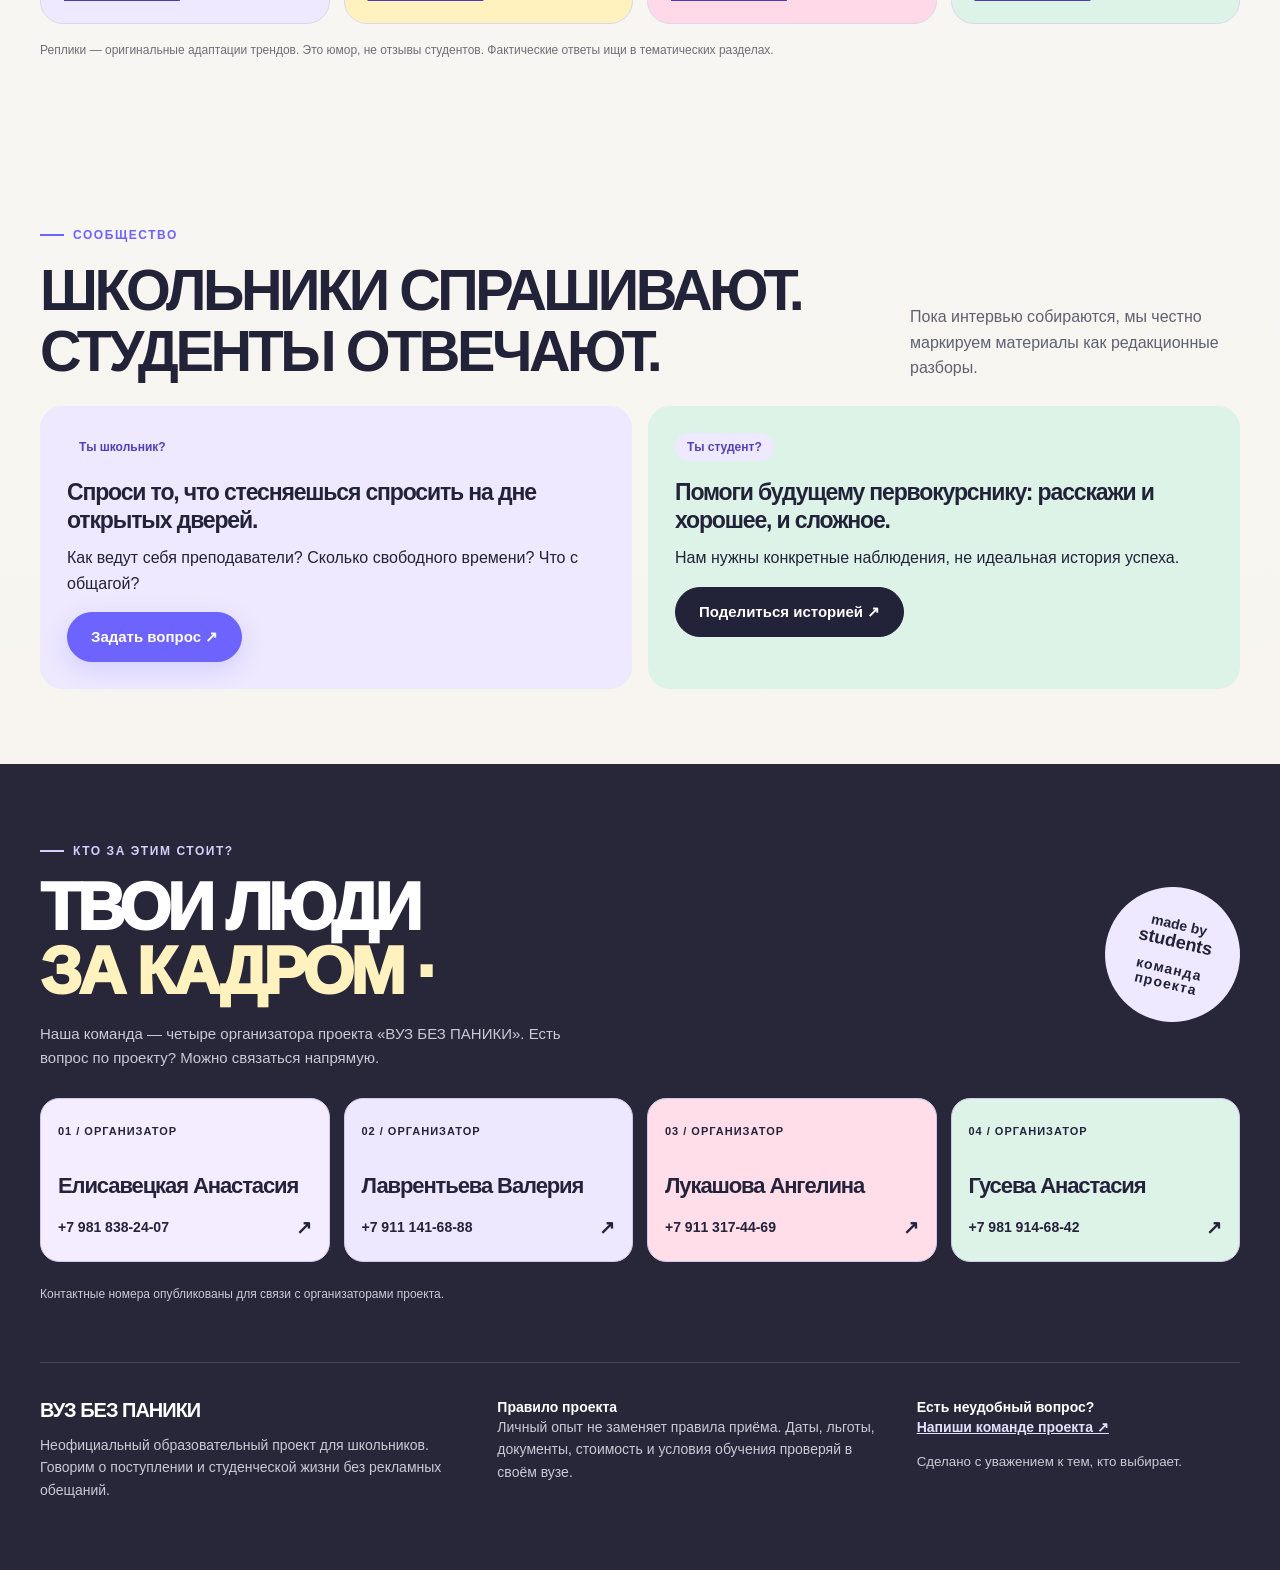
==== commit 0fba9b9e: "Remove explanatory paragraph from home meme section" ====
--- a/docs/index.html
+++ b/docs/index.html
@@ -15,7 +15,7 @@
 <a class="card reveal" href="./dengi.html"><span class="num">04 / ДЕНЬГИ</span><span class="arr">↗</span><div><h3>Во сколько это обойдётся?</h3><p>Посчитай свои расходы, а не чужие.</p></div></a>
 <a class="card peach reveal" href="./perviy-kurs.html"><span class="num">05 / ПЕРВЫЙ КУРС</span><span class="arr">↗</span><div><h3>Как не потеряться?</h3><p>Пять жизненных ситуаций с разбором.</p></div></a>
 <a class="card reveal" href="./rentgen.html"><span class="num">06 / НОВОЕ</span><span class="arr">↗</span><div><h3>Вуз на рентгене</h3><p>Собери вопросы, которые действительно стоит задать студенту.</p></div></a></div></section>
-<section class="section wrap" id="memes"><div class="section-head"><div><span class="eyebrow">Твои мемы на месте</span><h2>Когда смешно,<br>потому что жизненно.</h2></div><p>Теперь тут настоящие картинки, которые вы прислали, — с подписями по теме, а не случайные картинки ради картинки.</p></div><div class="photo-meme-grid"><article class="photo-meme-card reveal"><div class="photo-meme-head"><span>ДЕДЛАЙНЫ</span><span aria-hidden="true">✳</span></div><img src="./assets/memes/IMG_8764.webp" alt="Мем, присланный участниками проекта: Когда вспомнил, что хотел уточнить даты подачи документов" width="380" height="320" loading="lazy" decoding="async"><div class="photo-meme-copy"><h3>Когда вспомнил, что хотел уточнить даты подачи документов</h3><p>Спокойно: открываем официальный календарь и сверяем каждый шаг.</p></div></article><article class="photo-meme-card reveal"><div class="photo-meme-head"><span>СЕССИЯ</span><span aria-hidden="true">✳</span></div><img src="./assets/memes/IMG_8769.webp" alt="Мем, присланный участниками проекта: Когда узнаёшь про первую контрольную точку" width="380" height="320" loading="lazy" decoding="async"><div class="photo-meme-copy"><h3>Когда узнаёшь про первую контрольную точку</h3><p>Не паникуем: сначала читаем требования и задаём вопросы.</p></div></article><article class="photo-meme-card reveal"><div class="photo-meme-head"><span>ДЕНЬГИ</span><span aria-hidden="true">✳</span></div><img src="./assets/memes/IMG_8768.webp" alt="Мем, присланный участниками проекта: Когда кто-то обещает: «Дополнительных расходов точно не будет»" width="380" height="320" loading="lazy" decoding="async"><div class="photo-meme-copy"><h3>Когда кто-то обещает: «Дополнительных расходов точно не будет»</h3><p>Лучше лично посчитать возможные траты и прочитать договор.</p></div></article><article class="photo-meme-card reveal"><div class="photo-meme-head"><span>ПЕРВЫЙ КУРС</span><span aria-hidden="true">✳</span></div><img src="./assets/memes/IMG_8761.webp" alt="Мем, присланный участниками проекта: Первый день, а ты знаешь только номер группы" width="380" height="320" loading="lazy" decoding="async"><div class="photo-meme-copy"><h3>Первый день, а ты знаешь только номер группы</h3><p>Не все знакомятся мгновенно — это совершенно нормально.</p></div></article></div><p class="meme-gallery-bottom"><a href="./memes.html" class="button">Смотреть все 12 мемов ↗</a></p></section><section class="soft-encourage wrap" aria-label="Немного поддержки"><div class="soft-scribble" aria-hidden="true">♡ ✧ ♡</div><div><span class="eyebrow">Маленькое напоминание</span><h2>Ты не обязан<br>разобраться во всём сразу.</h2><p>У тебя есть время спрашивать, выбирать, ошибаться и пробовать снова. Начни с одного небольшого шага.</p><a href="./support.html" class="button-light">Мне нужна поддержка ♡</a></div><div class="soft-cat" aria-hidden="true"><div class="soft-cat-ear ear-left"></div><div class="soft-cat-ear ear-right"></div><div class="soft-cat-face"><span class="cat-eyes">⌒　⌒</span><span class="cat-mouth">ᴗ</span></div><div class="cat-paw">♡</div></div></section><section class="wrap" style="padding-bottom:20px"><div class="feature"><h2>Меньше «у нас прекрасная атмосфера».<br><span style="color:#d5f2bc">Больше «как всё устроено».</span></h2><p>Мы хотим знать, что происходит в обычный понедельник, а не только на праздничной экскурсии. Поэтому ищем конкретные ответы по программам, курсам и ситуациям.</p></div></section>
+<section class="section wrap" id="memes"><div class="section-head"><div><span class="eyebrow">Твои мемы на месте</span><h2>Когда смешно,<br>потому что жизненно.</h2></div></div><div class="photo-meme-grid"><article class="photo-meme-card reveal"><div class="photo-meme-head"><span>ДЕДЛАЙНЫ</span><span aria-hidden="true">✳</span></div><img src="./assets/memes/IMG_8764.webp" alt="Мем, присланный участниками проекта: Когда вспомнил, что хотел уточнить даты подачи документов" width="380" height="320" loading="lazy" decoding="async"><div class="photo-meme-copy"><h3>Когда вспомнил, что хотел уточнить даты подачи документов</h3><p>Спокойно: открываем официальный календарь и сверяем каждый шаг.</p></div></article><article class="photo-meme-card reveal"><div class="photo-meme-head"><span>СЕССИЯ</span><span aria-hidden="true">✳</span></div><img src="./assets/memes/IMG_8769.webp" alt="Мем, присланный участниками проекта: Когда узнаёшь про первую контрольную точку" width="380" height="320" loading="lazy" decoding="async"><div class="photo-meme-copy"><h3>Когда узнаёшь про первую контрольную точку</h3><p>Не паникуем: сначала читаем требования и задаём вопросы.</p></div></article><article class="photo-meme-card reveal"><div class="photo-meme-head"><span>ДЕНЬГИ</span><span aria-hidden="true">✳</span></div><img src="./assets/memes/IMG_8768.webp" alt="Мем, присланный участниками проекта: Когда кто-то обещает: «Дополнительных расходов точно не будет»" width="380" height="320" loading="lazy" decoding="async"><div class="photo-meme-copy"><h3>Когда кто-то обещает: «Дополнительных расходов точно не будет»</h3><p>Лучше лично посчитать возможные траты и прочитать договор.</p></div></article><article class="photo-meme-card reveal"><div class="photo-meme-head"><span>ПЕРВЫЙ КУРС</span><span aria-hidden="true">✳</span></div><img src="./assets/memes/IMG_8761.webp" alt="Мем, присланный участниками проекта: Первый день, а ты знаешь только номер группы" width="380" height="320" loading="lazy" decoding="async"><div class="photo-meme-copy"><h3>Первый день, а ты знаешь только номер группы</h3><p>Не все знакомятся мгновенно — это совершенно нормально.</p></div></article></div><p class="meme-gallery-bottom"><a href="./memes.html" class="button">Смотреть все 12 мемов ↗</a></p></section><section class="soft-encourage wrap" aria-label="Немного поддержки"><div class="soft-scribble" aria-hidden="true">♡ ✧ ♡</div><div><span class="eyebrow">Маленькое напоминание</span><h2>Ты не обязан<br>разобраться во всём сразу.</h2><p>У тебя есть время спрашивать, выбирать, ошибаться и пробовать снова. Начни с одного небольшого шага.</p><a href="./support.html" class="button-light">Мне нужна поддержка ♡</a></div><div class="soft-cat" aria-hidden="true"><div class="soft-cat-ear ear-left"></div><div class="soft-cat-ear ear-right"></div><div class="soft-cat-face"><span class="cat-eyes">⌒　⌒</span><span class="cat-mouth">ᴗ</span></div><div class="cat-paw">♡</div></div></section><section class="wrap" style="padding-bottom:20px"><div class="feature"><h2>Меньше «у нас прекрасная атмосфера».<br><span style="color:#d5f2bc">Больше «как всё устроено».</span></h2><p>Мы хотим знать, что происходит в обычный понедельник, а не только на праздничной экскурсии. Поэтому ищем конкретные ответы по программам, курсам и ситуациям.</p></div></section>
 
 <section class="section wrap realtalk" aria-labelledby="realtalk-heading">
   <div class="section-head">
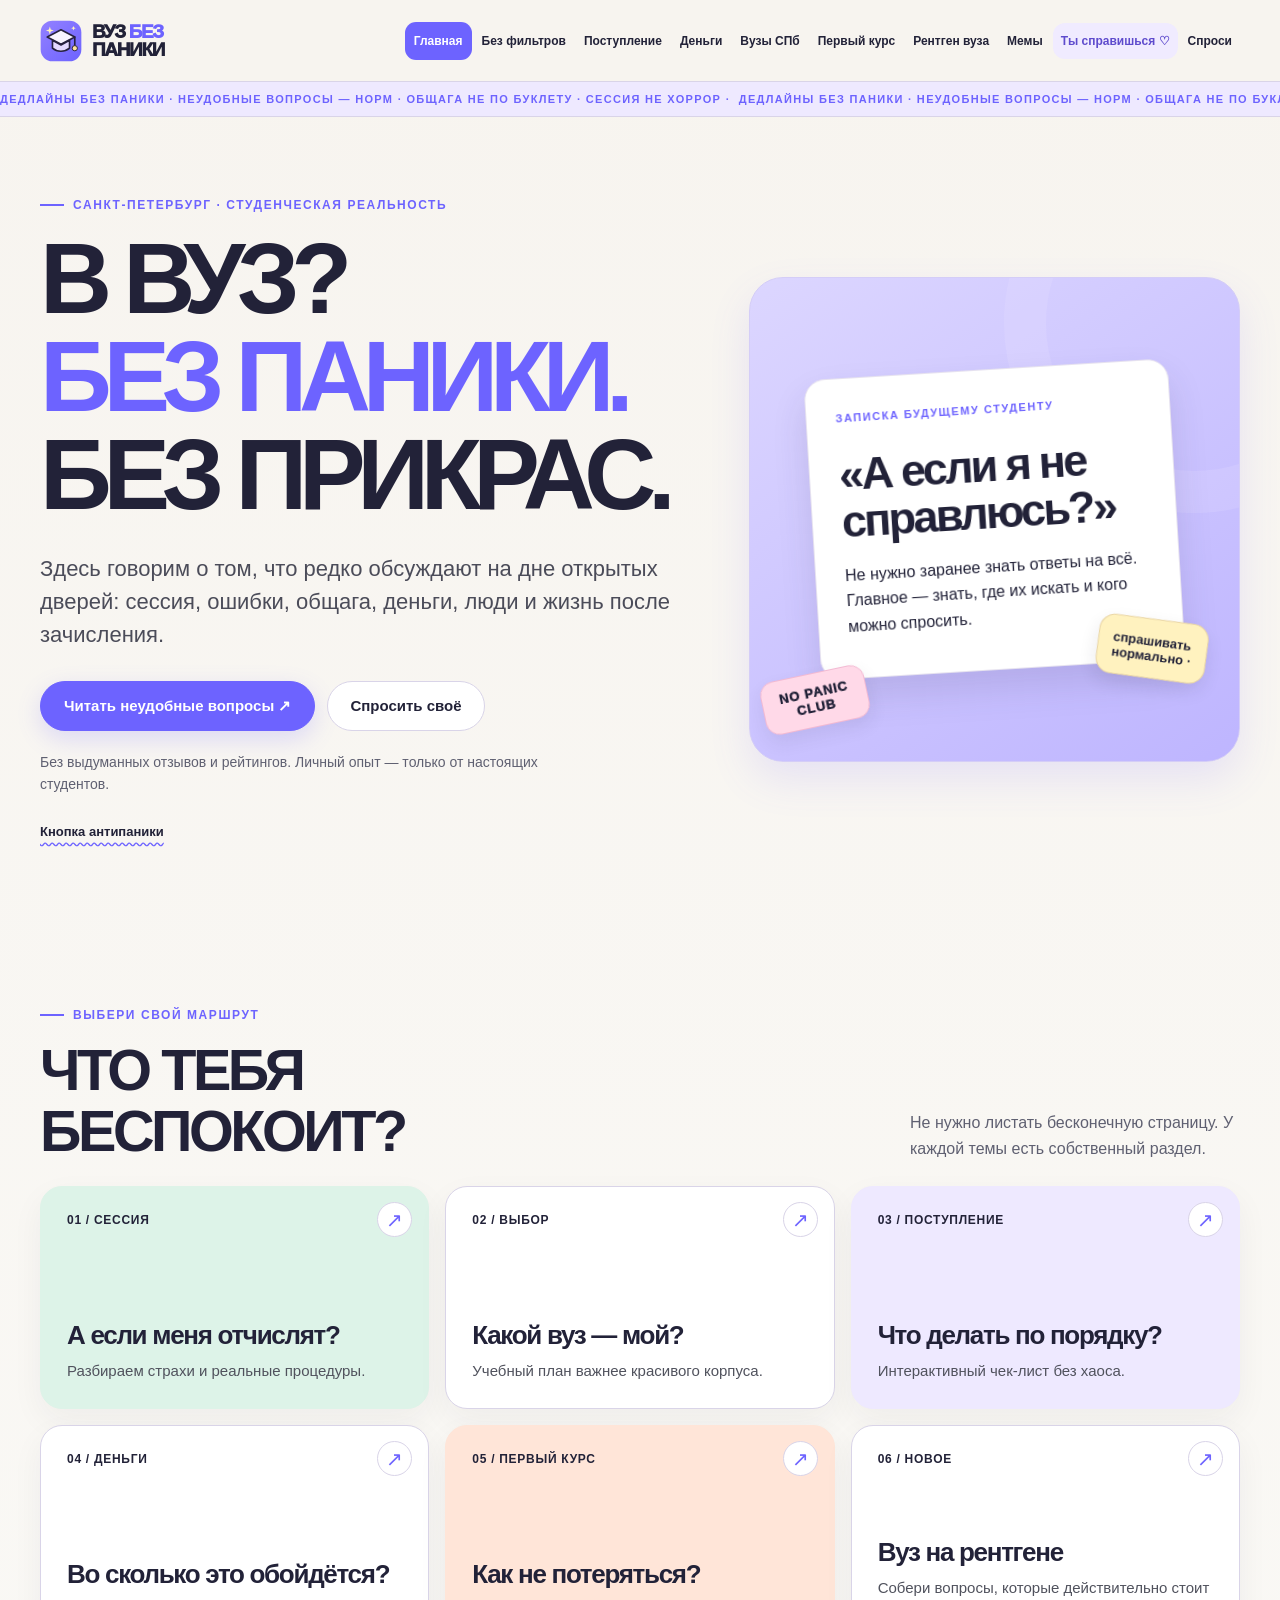
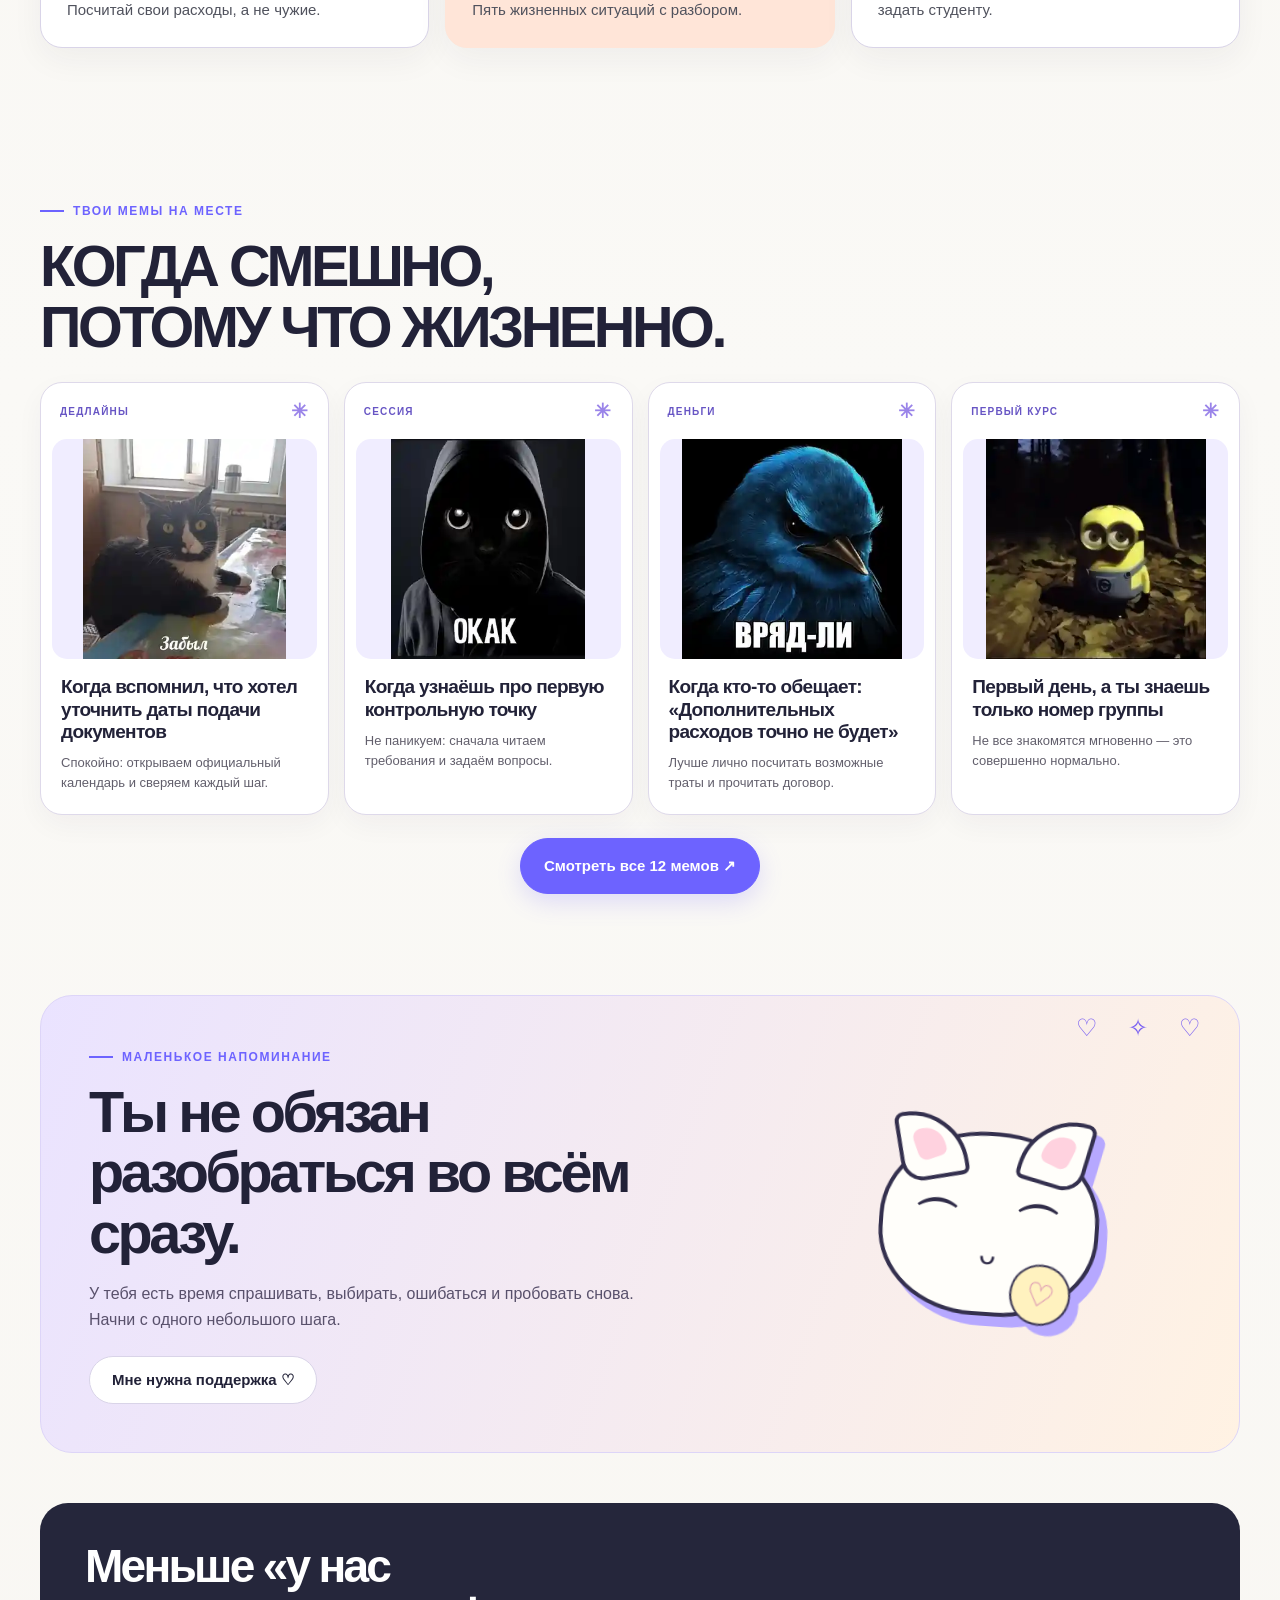
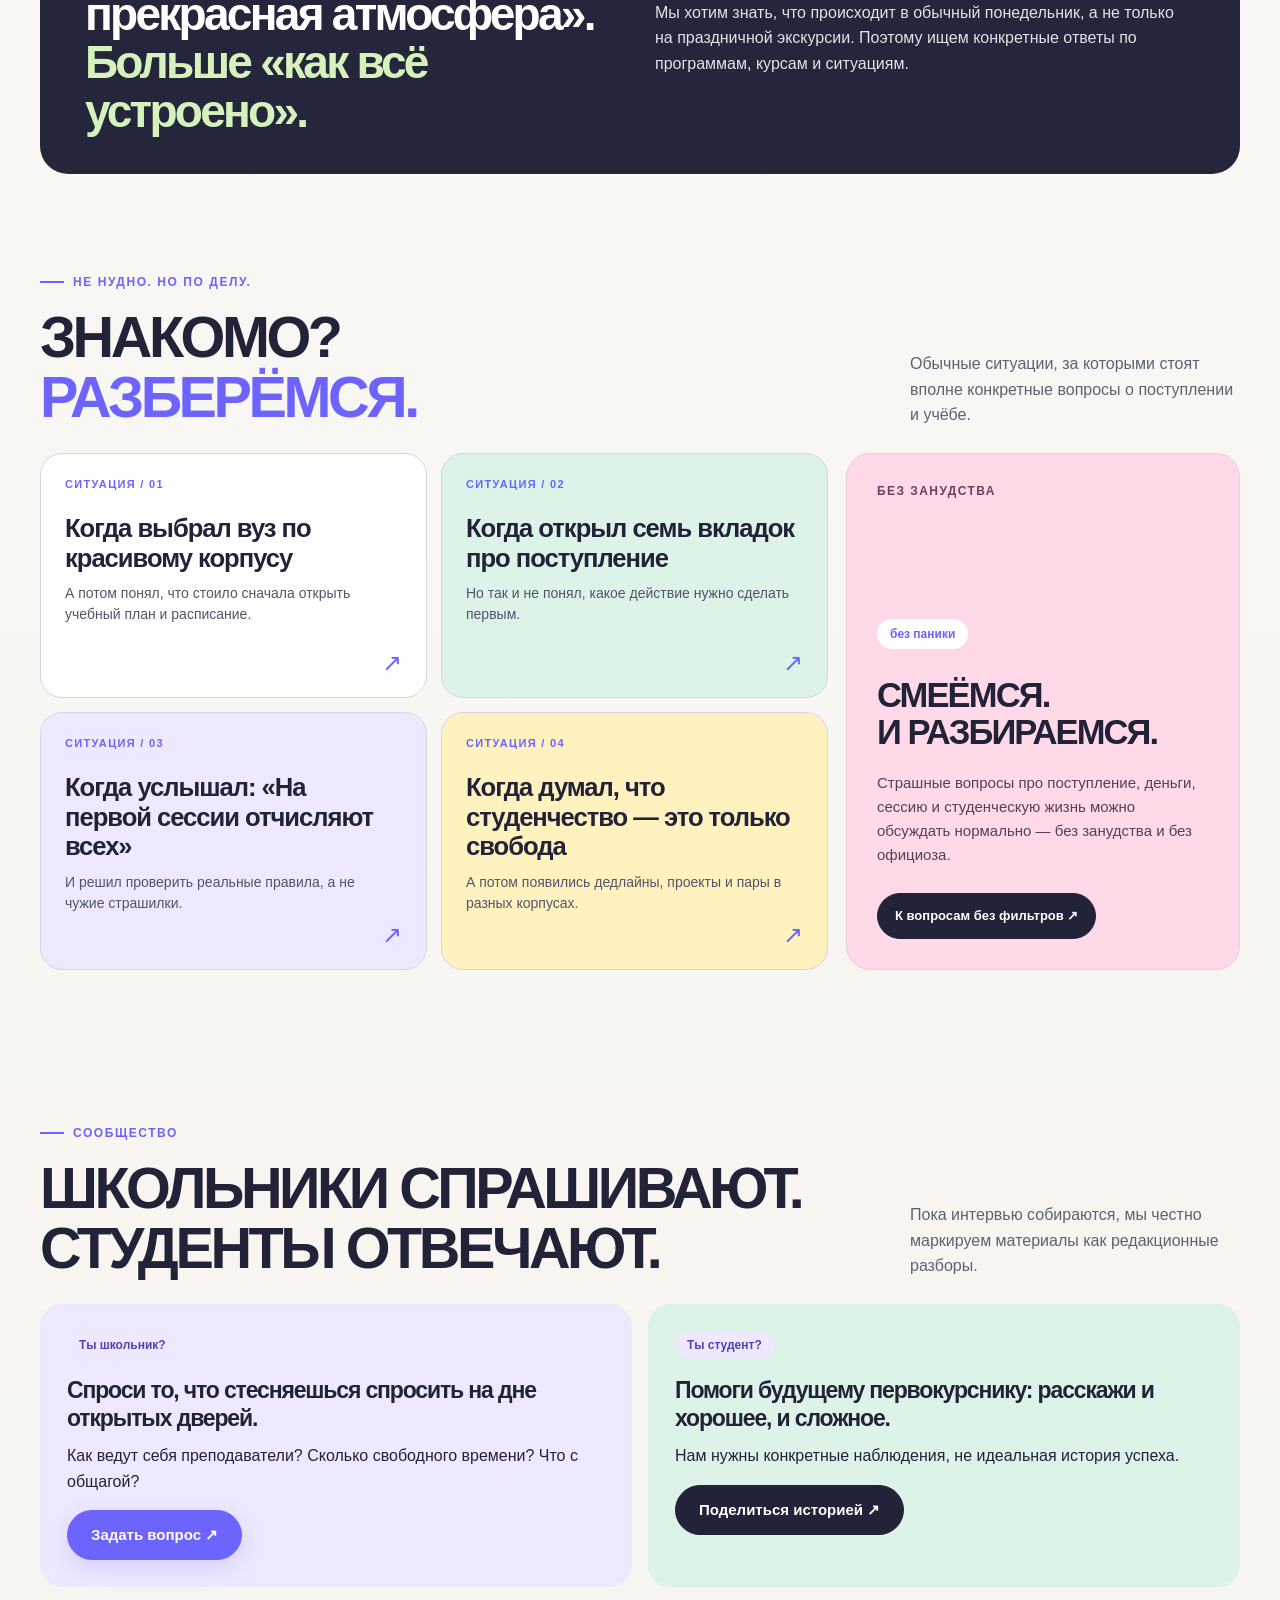
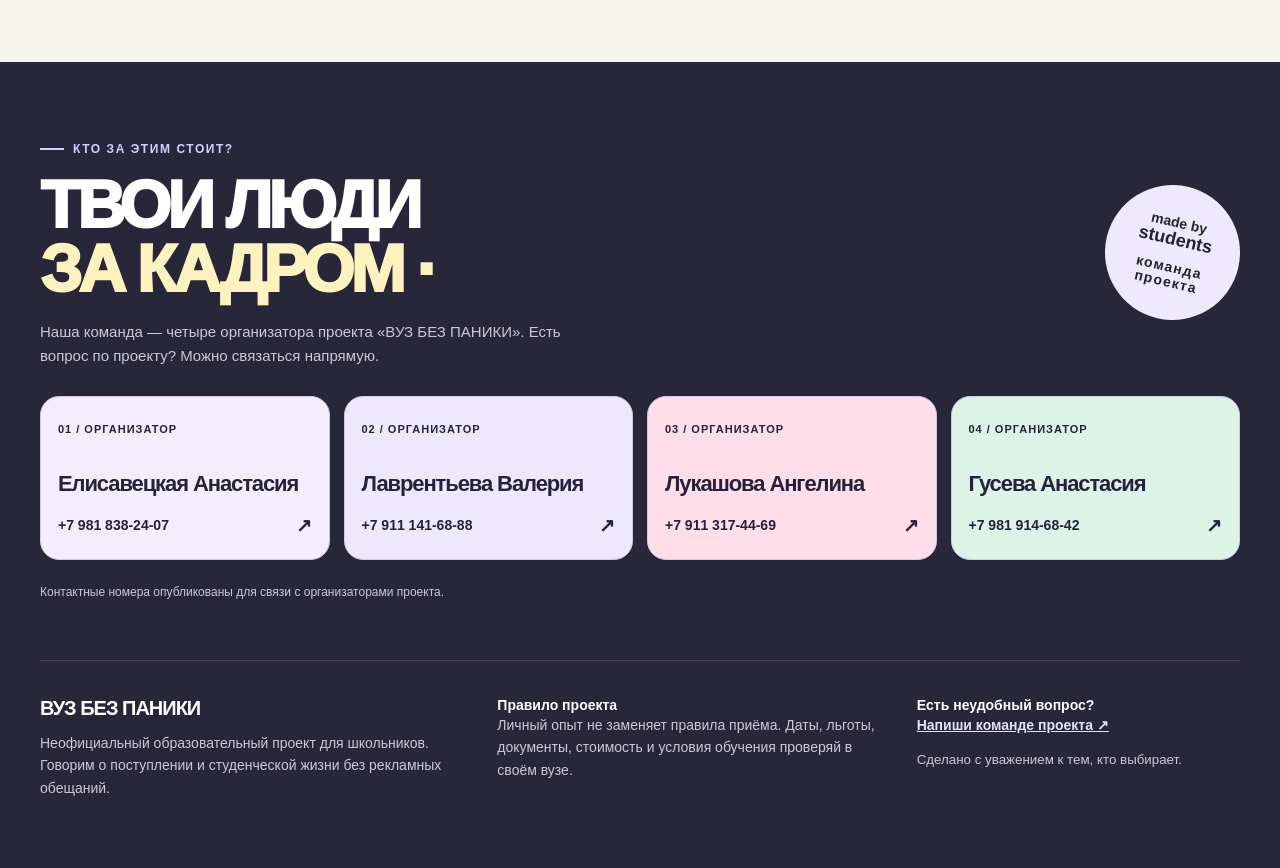
==== commit c4c27092: "Remove only Cultural code 2026 block from homepage; retain Memes page" ====
--- a/docs/index.html
+++ b/docs/index.html
@@ -61,16 +61,6 @@
   </div>
 </section>
 
-<section class="section wrap meme26" aria-labelledby="meme26-title">
-<div class="section-head"><div><span class="eyebrow">Культурный код 2026</span><h2 id="meme26-title">Мемы — да.<br><span class="violet">Кринж — нет.</span></h2></div><p>Узнаваемые форматы Рунета, но ситуации — наши. Без случайных картинок, эмодзи и попыток выглядеть «своими» через силу.</p></div>
-<div class="meme26-header"><span>СТУДЕНЧЕСКИЕ РЕАКЦИИ / 2026</span><button id="more-memes" class="meme26-refresh" type="button">Другие мемы ↻</button></div>
-<div class="meme26-grid" id="meme26-grid" aria-live="polite">
-<article class="meme26-card" data-meme-index="0"><span class="meme26-label">выбор / 01</span><h3>МОЖНО. А ЗАЧЕМ?</h3><p class="meme26-question">Выбирать университет по самому красивому корпусу?</p><p class="meme26-reply">Можно. А зачем, если есть учебный план?</p><a href="./vuzy.html">Разобрать тему ↗</a></article>
-<article class="meme26-card" data-meme-index="1"><span class="meme26-label">питер / 02</span><h3>ВОТ ТАКИЕ ДЕЛА, СОБАЧКА</h3><p class="meme26-question">Думал, все занятия в главном корпусе.</p><p class="meme26-reply">А твой корпус вообще в другом районе.</p><a href="./vuzy.html">Разобрать тему ↗</a></article>
-<article class="meme26-card" data-meme-index="2"><span class="meme26-label">сессия / 03</span><h3>Я ТЕБЯ МОГНУ</h3><p class="meme26-question">Сессия смотрит на тебя в конце семестра.</p><p class="meme26-reply">Ты уже открыл правила пересдачи. Без паники.</p><a href="./bez-filtrov.html">Разобрать тему ↗</a></article>
-<article class="meme26-card" data-meme-index="3"><span class="meme26-label">поиск / 04</span><h3>НИШЕВОСТЬ</h3><p class="meme26-question">Планировал выбрать вуз за десять минут.</p><p class="meme26-reply">Через два часа сравниваешь программы по практикам.</p><a href="./rentgen.html">Разобрать тему ↗</a></article>
-</div><p class="meme26-foot">Реплики — оригинальные адаптации трендов. Это юмор, не отзывы студентов. Фактические ответы ищи в тематических разделах.</p>
-</section>
 <section class="section wrap"><div class="section-head"><div><span class="eyebrow">Сообщество</span><h2>Школьники спрашивают.<br>Студенты отвечают.</h2></div><p>Пока интервью собираются, мы честно маркируем материалы как редакционные разборы.</p></div><div class="grid grid2"><div class="panel lav"><span class="tag">Ты школьник?</span><h3 style="margin-top:18px">Спроси то, что стесняешься спросить на дне открытых дверей.</h3><p>Как ведут себя преподаватели? Сколько свободного времени? Что с общагой?</p><a class="button" href="./sprosi.html">Задать вопрос ↗</a></div><div class="panel mint"><span class="tag">Ты студент?</span><h3 style="margin-top:18px">Помоги будущему первокурснику: расскажи и хорошее, и сложное.</h3><p>Нам нужны конкретные наблюдения, не идеальная история успеха.</p><a class="button-dark" href="./sprosi.html?type=story">Поделиться историей ↗</a></div></div></section></main>
 <footer class="footer"><div class="wrap team-wrap" id="organizers">
 <div class="team-top"><div><span class="eyebrow">Кто за этим стоит?</span><h2>ТВОИ ЛЮДИ<br><span>ЗА КАДРОМ ·</span></h2><p>Наша команда — четыре организатора проекта «ВУЗ БЕЗ ПАНИКИ». Есть вопрос по проекту? Можно связаться напрямую.</p></div>
